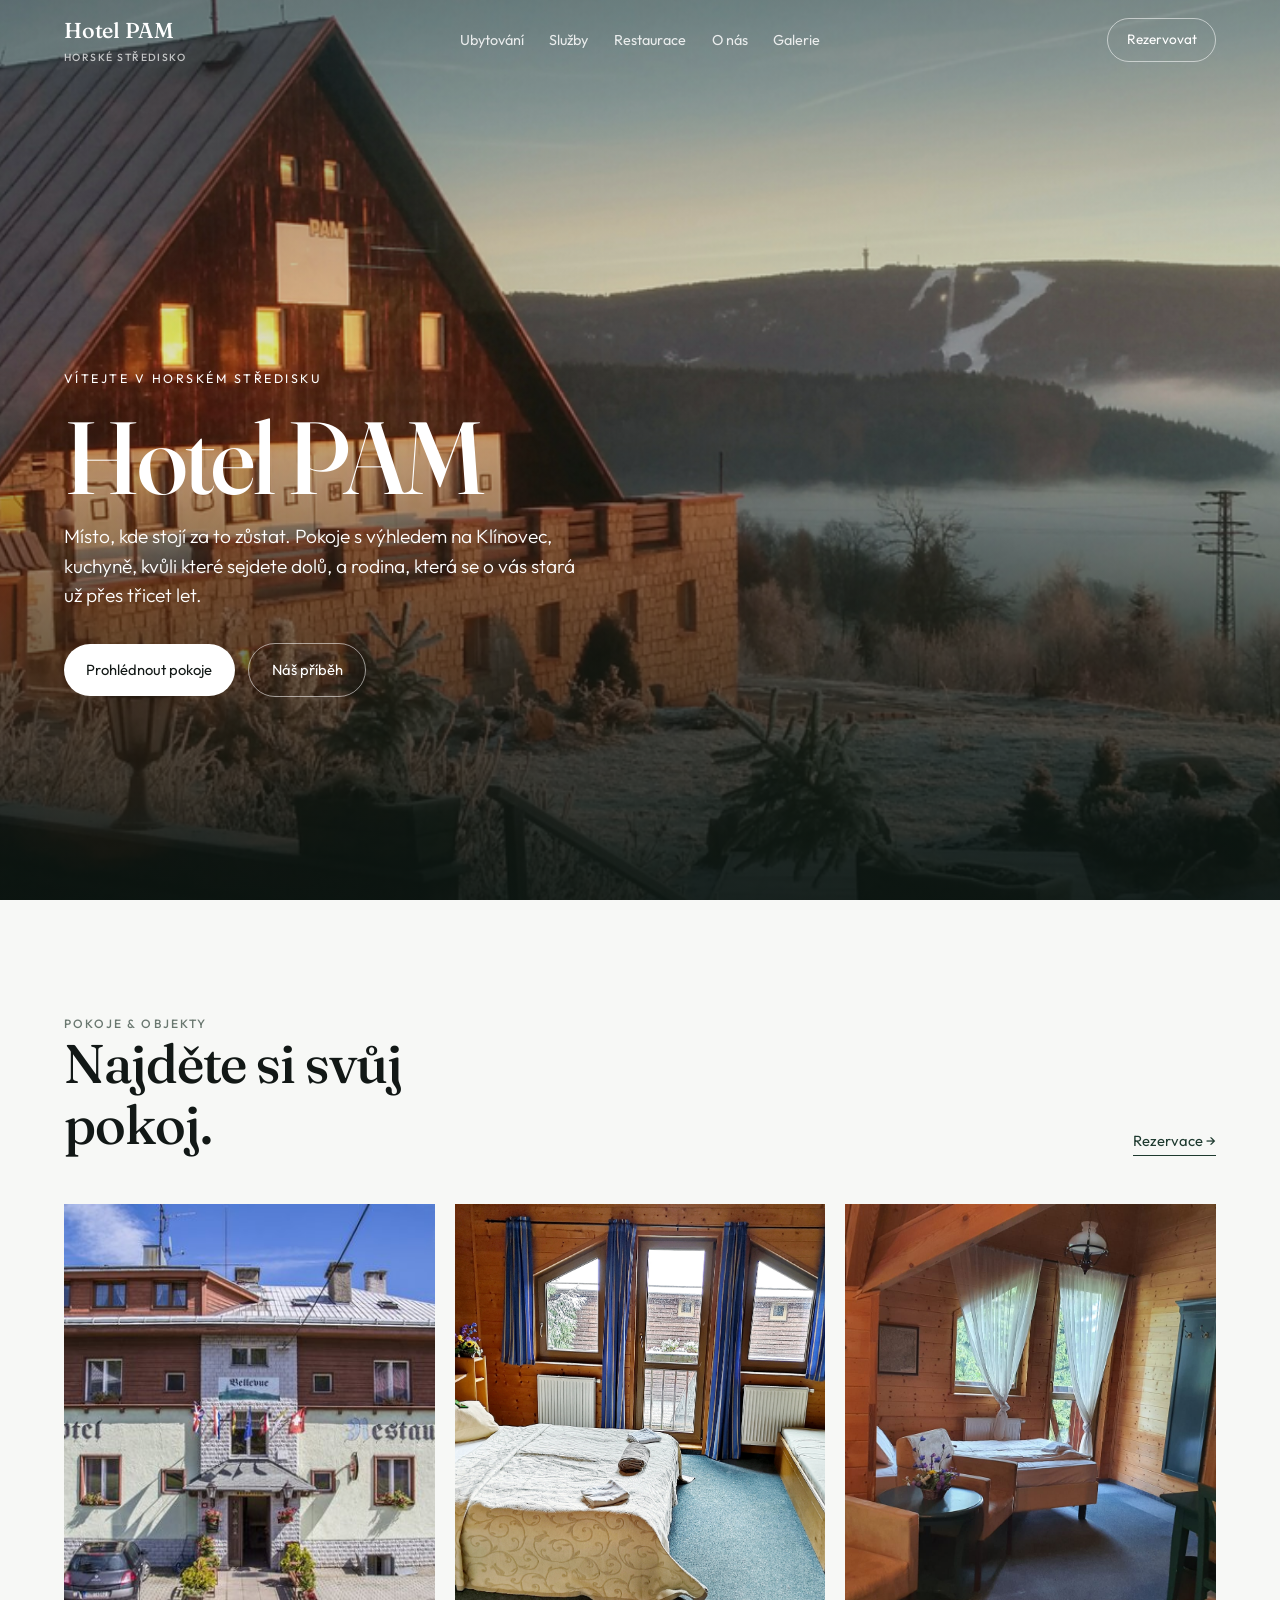
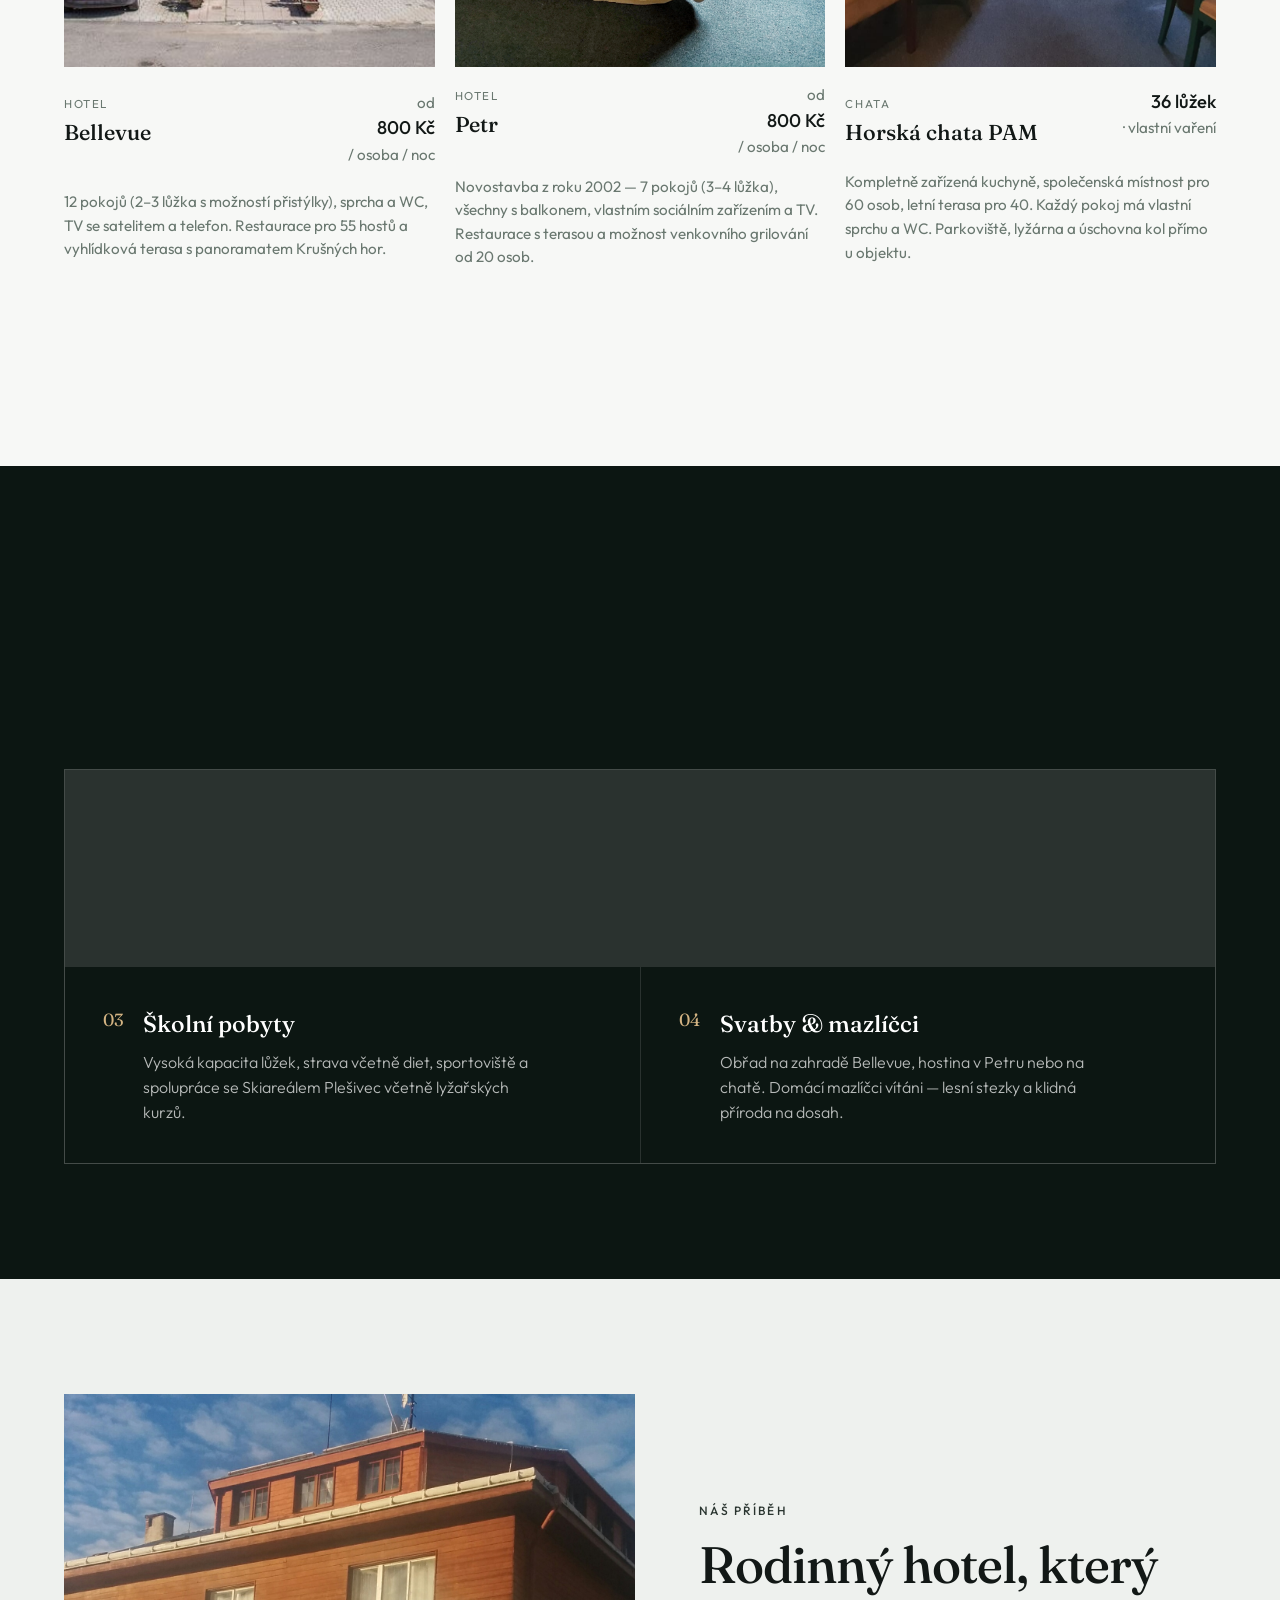
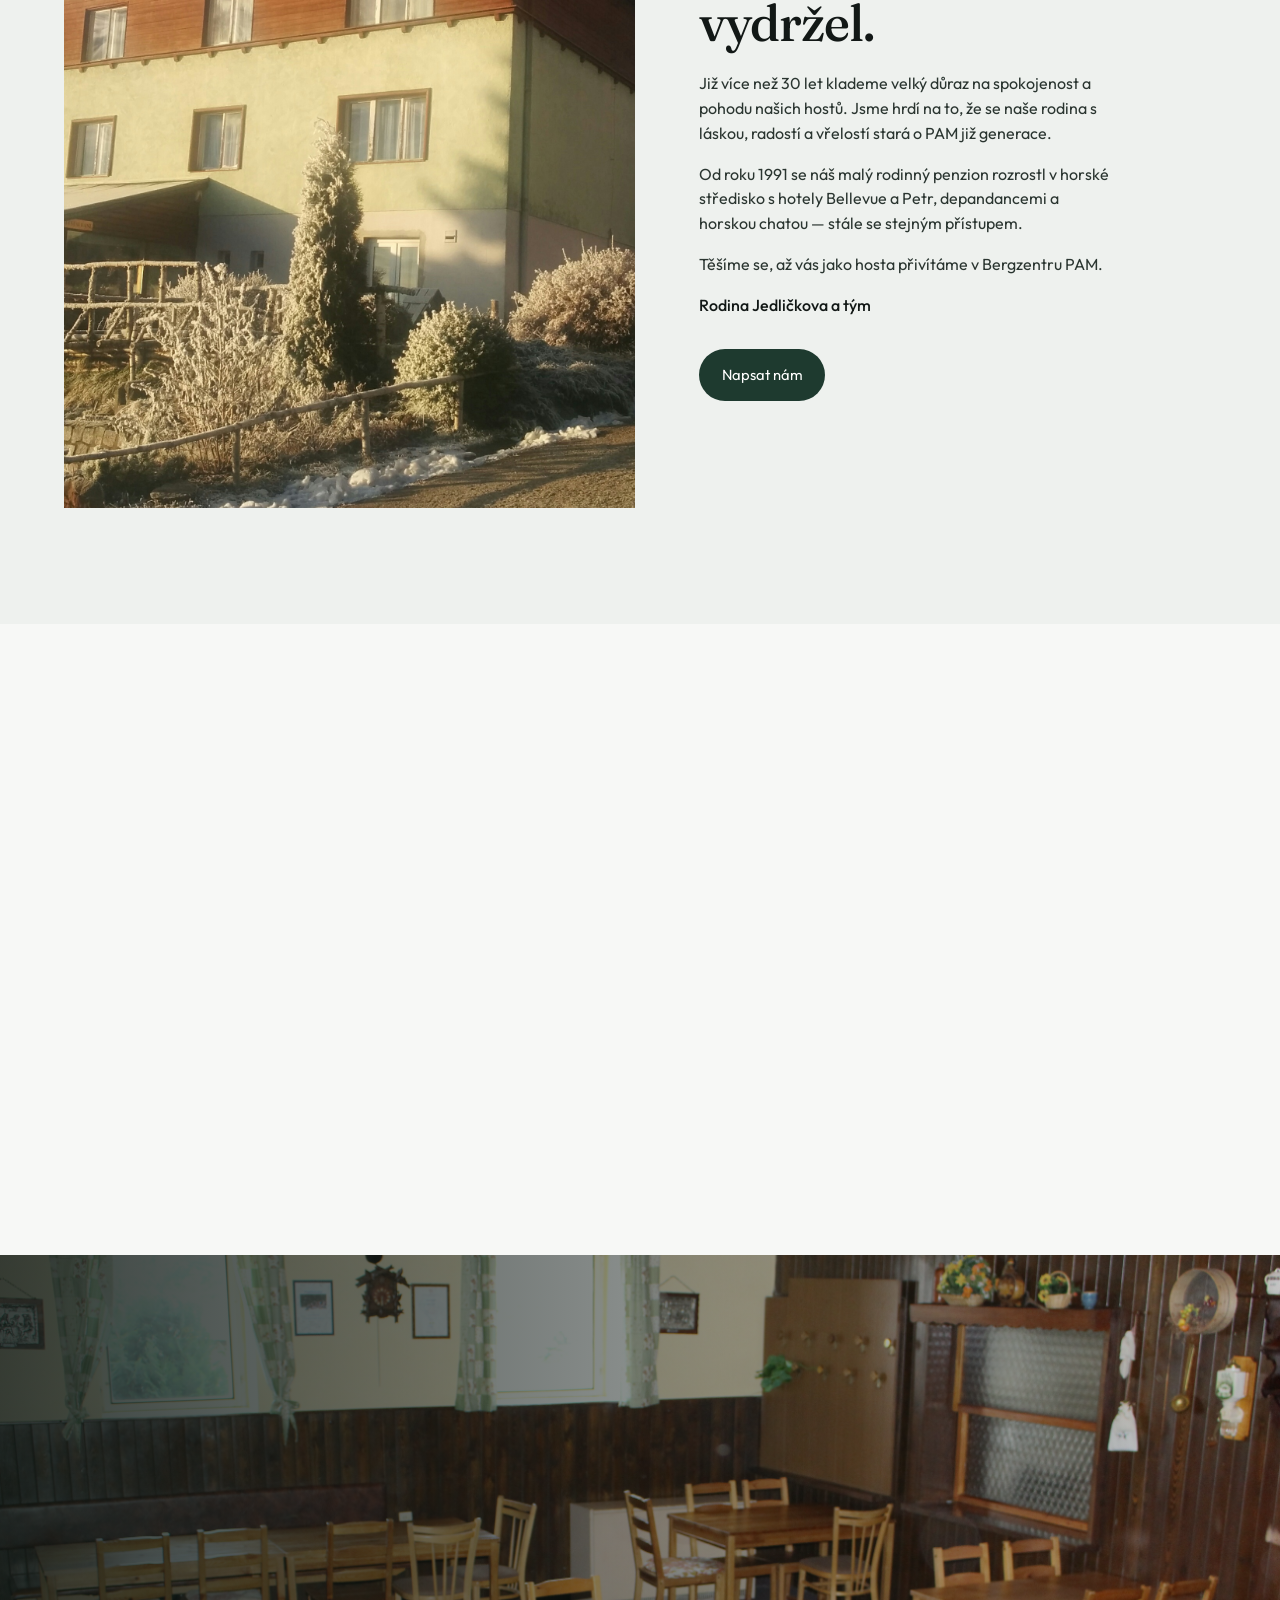
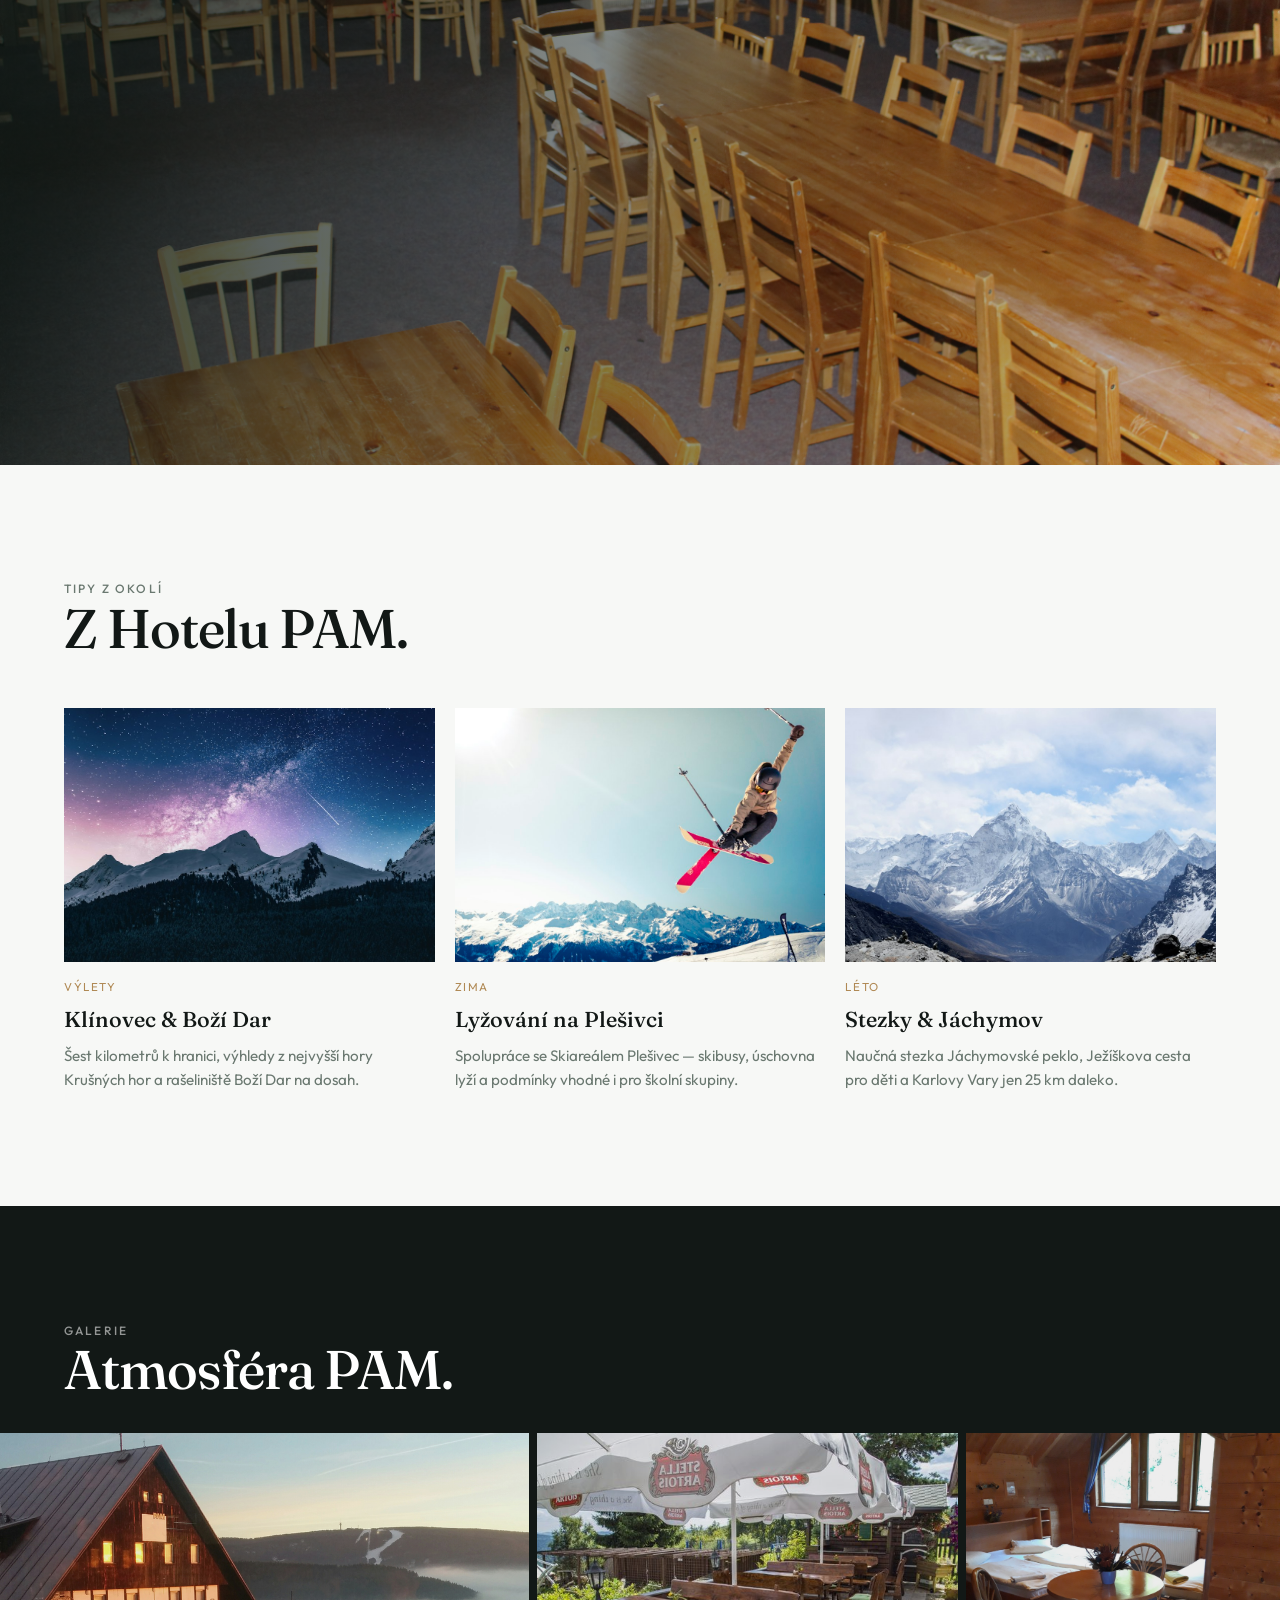
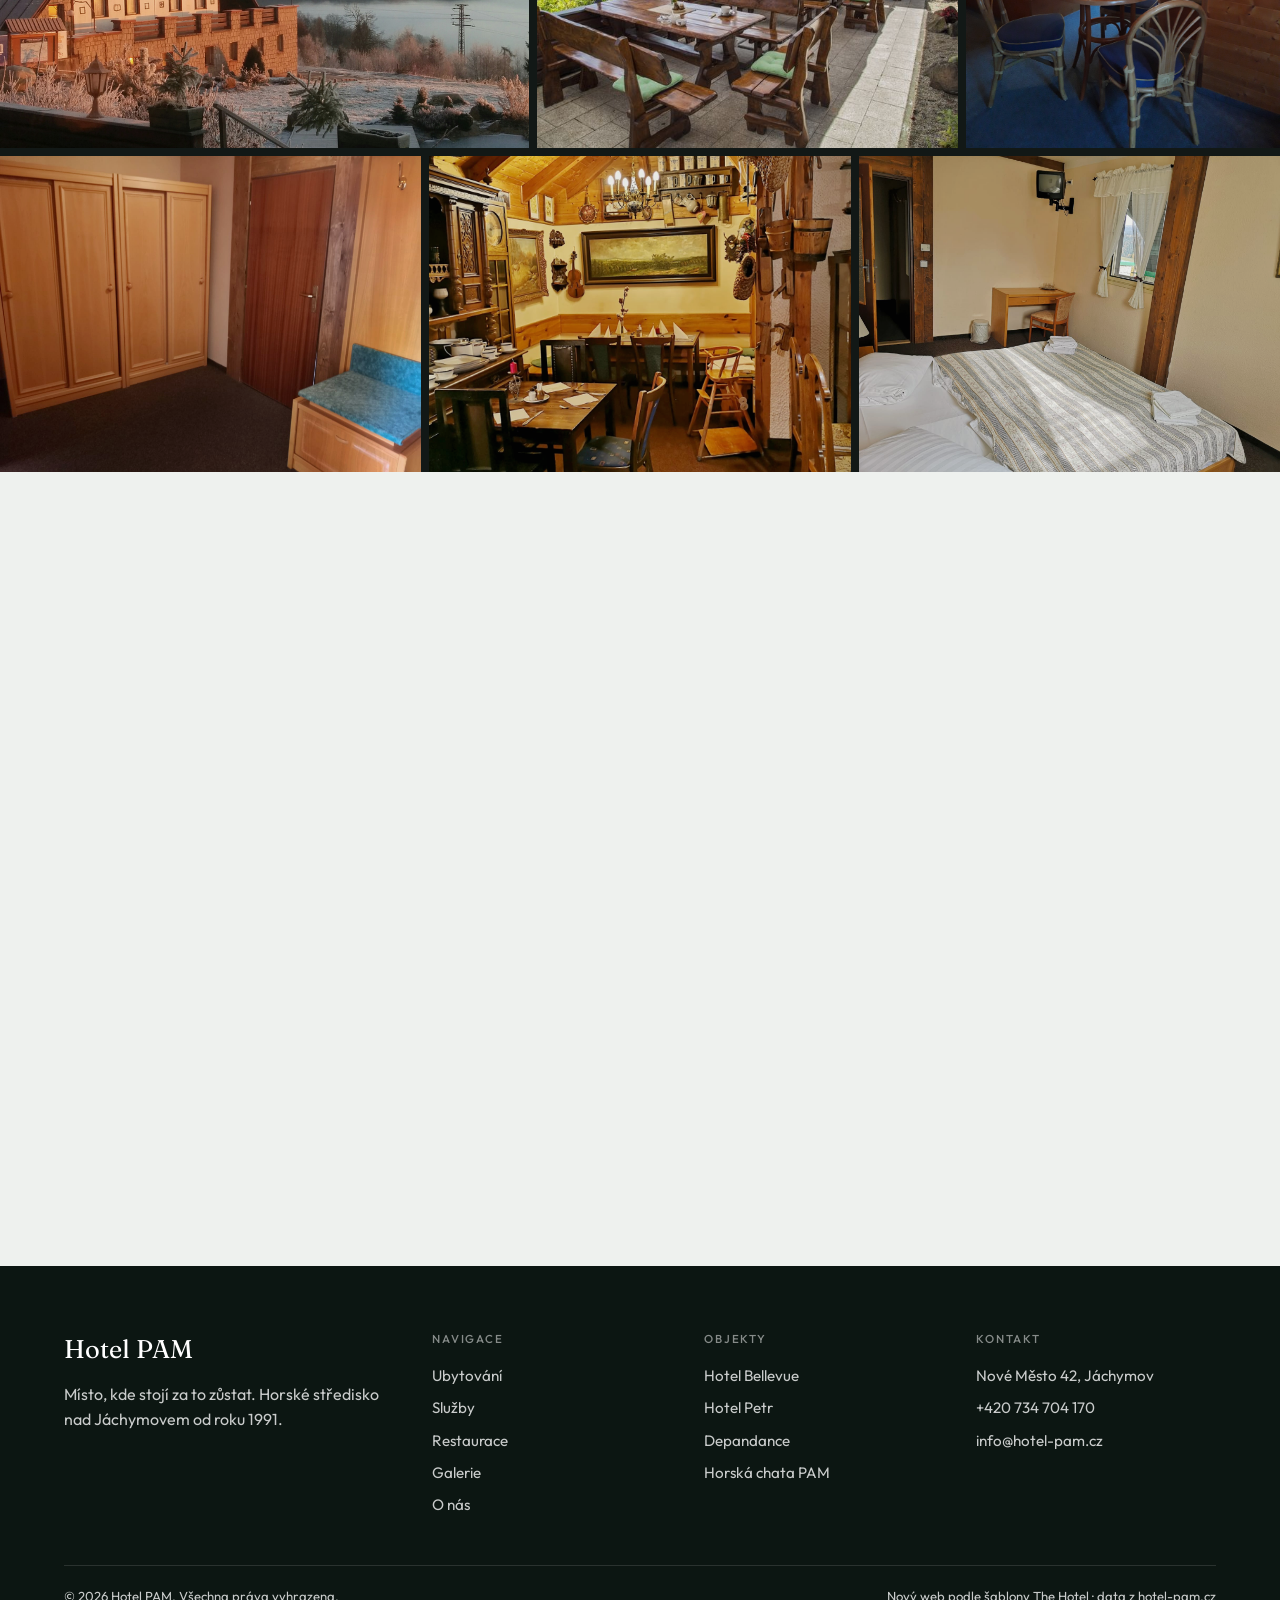
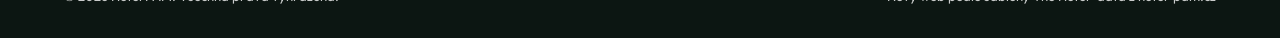
==== index.html @ 6d710158 "Update index.html" ====
<!DOCTYPE html>
<!-- write-access check: 2026-09-22 -->
<html lang="cs">
<head>
  <meta charset="UTF-8" />
  <meta name="viewport" content="width=device-width, initial-scale=1" />
  <title>Hotel PAM — Horské středisko nad Jáchymovem</title>
  <meta name="description" content="Rodinné horské středisko PAM v Krušných horách nad Jáchymovem. Hotel Bellevue, Hotel Petr, horská chata, restaurace s výhledem na Klínovec. Od roku 1991." />
  <link rel="stylesheet" href="styles.css" />
</head>
<body>
  <header class="site-header" id="header">
    <nav class="nav container" aria-label="Hlavní navigace">
      <a class="logo" href="#top">
        Hotel PAM
        <span>Horské středisko</span>
      </a>
      <ul class="nav-links" id="navLinks">
        <li><a href="#ubytovani">Ubytování</a></li>
        <li><a href="#sluzby">Služby</a></li>
        <li><a href="#restaurace">Restaurace</a></li>
        <li><a href="#o-nas">O nás</a></li>
        <li><a href="#galerie">Galerie</a></li>
      </ul>
      <a class="nav-cta" href="#kontakt">Rezervovat</a>
      <button class="nav-toggle" id="navToggle" aria-label="Otevřít menu" aria-expanded="false">
        <span></span>
      </button>
    </nav>
  </header>

  <main id="top">
    <section class="hero">
      <div class="hero-media">
        <img src="assets/images/view-valley.png" alt="Hotel PAM nad údolím Jáchymova při východu slunce" />
      </div>
      <div class="hero-inner">
        <p class="hero-kicker">Vítejte v horském středisku</p>
        <h1 class="hero-brand">Hotel PAM</h1>
        <p class="hero-lead">
          Místo, kde stojí za to zůstat. Pokoje s výhledem na Klínovec, kuchyně, kvůli které sejdete dolů, a rodina, která se o vás stará už přes třicet let.
        </p>
        <div class="hero-actions">
          <a class="btn btn-primary" href="#ubytovani">Prohlédnout pokoje</a>
          <a class="btn btn-ghost" href="#o-nas">Náš příběh</a>
        </div>
      </div>
    </section>

    <section class="rooms" id="ubytovani">
      <div class="container">
        <div class="section-head reveal">
          <div>
            <p class="eyebrow">Pokoje &amp; objekty</p>
            <h2>Najděte si svůj pokoj.</h2>
          </div>
          <a class="link-arrow" href="#kontakt">Rezervace →</a>
        </div>

        <div class="room-grid">
          <article class="room-card reveal">
            <figure>
              <img src="assets/images/bellevue-ext.jpg" alt="Hotel Bellevue" loading="lazy" />
            </figure>
            <div class="room-meta">
              <div>
                <p class="tag">Hotel</p>
                <h3>Bellevue</h3>
              </div>
              <p class="room-price">od <strong>800 Kč</strong> / osoba / noc</p>
            </div>
            <p>
              12 pokojů (2–3 lůžka s možností přistýlky), sprcha a WC, TV se satelitem a telefon.
              Restaurace pro 55 hostů a vyhlídková terasa s panoramatem Krušných hor.
            </p>
          </article>

          <article class="room-card reveal">
            <figure>
              <img src="assets/images/pokoj-2.jpg" alt="Pokoj v Hotelu Petr" loading="lazy" />
            </figure>
            <div class="room-meta">
              <div>
                <p class="tag">Hotel</p>
                <h3>Petr</h3>
              </div>
              <p class="room-price">od <strong>800 Kč</strong> / osoba / noc</p>
            </div>
            <p>
              Novostavba z roku 2002 — 7 pokojů (3–4 lůžka), všechny s balkonem, vlastním sociálním zařízením a TV.
              Restaurace s terasou a možnost venkovního grilování od 20 osob.
            </p>
          </article>

          <article class="room-card reveal">
            <figure>
              <img src="assets/images/gallery-e.jpg" alt="Horská chata PAM" loading="lazy" />
            </figure>
            <div class="room-meta">
              <div>
                <p class="tag">Chata</p>
                <h3>Horská chata PAM</h3>
              </div>
              <p class="room-price"><strong>36 lůžek</strong> · vlastní vaření</p>
            </div>
            <p>
              Kompletně zařízená kuchyně, společenská místnost pro 60 osob, letní terasa pro 40.
              Každý pokoj má vlastní sprchu a WC. Parkoviště, lyžárna a úschovna kol přímo u objektu.
            </p>
          </article>
        </div>

        <p class="reveal" style="margin-top: 2rem; color: var(--muted); max-width: 48rem;">
          K dispozici jsou také depandance Bellevue a Petr. Vlídné prostředí 2&nbsp;km nad Jáchymovem,
          6&nbsp;km od Božího Daru a 25&nbsp;km od Karlových Varů. Děti do 3 let zdarma, děti 3–12 let sleva 30&nbsp;%.
          Polopenze +200&nbsp;Kč/den.
        </p>
      </div>
    </section>

    <section class="services" id="sluzby">
      <div class="container">
        <div class="section-head reveal">
          <div>
            <p class="eyebrow">Služby střediska</p>
            <h2>Všechno, co potřebujete.</h2>
          </div>
        </div>

        <div class="service-grid">
          <article class="service-item reveal">
            <span class="service-num">01</span>
            <div>
              <h3>Restaurace</h3>
              <p>
                Tradiční kuchyně od snídaně po večeři. V létě terasa s výhledem na Klínovec,
                v zimě posezení u otevřeného krbu.
              </p>
            </div>
          </article>
          <article class="service-item reveal">
            <span class="service-num">02</span>
            <div>
              <h3>Parkování &amp; sklady</h3>
              <p>
                Vlastní parkoviště přímo u hotelu, lyžárna a úschovna horských kol.
                Ideální zázemí pro lyžaře i cykloturisty.
              </p>
            </div>
          </article>
          <article class="service-item reveal">
            <span class="service-num">03</span>
            <div>
              <h3>Školní pobyty</h3>
              <p>
                Vysoká kapacita lůžek, strava včetně diet, sportoviště a spolupráce se Skiareálem Plešivec
                včetně lyžařských kurzů.
              </p>
            </div>
          </article>
          <article class="service-item reveal">
            <span class="service-num">04</span>
            <div>
              <h3>Svatby &amp; mazlíčci</h3>
              <p>
                Obřad na zahradě Bellevue, hostina v Petru nebo na chatě. Domácí mazlíčci vítáni —
                lesní stezky a klidná příroda na dosah.
              </p>
            </div>
          </article>
        </div>
      </div>
    </section>

    <section class="story" id="o-nas">
      <div class="container story-grid">
        <figure class="story-media reveal">
          <img src="assets/images/view-morning.jpg" alt="Ranní výhled z Hotelu PAM do údolí" loading="lazy" />
        </figure>
        <div class="story-copy reveal">
          <p class="eyebrow">Náš příběh</p>
          <h2>Rodinný hotel, který vydržel.</h2>
          <p>
            Již více než 30 let klademe velký důraz na spokojenost a pohodu našich hostů.
            Jsme hrdí na to, že se naše rodina s láskou, radostí a vřelostí stará o PAM již generace.
          </p>
          <p>
            Od roku 1991 se náš malý rodinný penzion rozrostl v horské středisko s hotely Bellevue a Petr,
            depandancemi a horskou chatou — stále se stejným přístupem.
          </p>
          <p>
            Těšíme se, až vás jako hosta přivítáme v Bergzentru PAM.
          </p>
          <p style="font-weight: 500; color: var(--ink); margin-top: 0.5rem;">
            Rodina Jedličkova a tým
          </p>
          <a class="btn" href="#kontakt">Napsat nám</a>
        </div>
      </div>
    </section>

    <section class="reviews" id="recenze">
      <div class="container">
        <div class="section-head reviews-head reveal">
          <div>
            <p class="eyebrow">Recenze hostů</p>
            <h2>Co říkají hosté.</h2>
          </div>
        </div>

        <div class="review-track">
          <article class="review reveal">
            <blockquote>
              „Chtěla bych moc poděkovat za krásný víkend. Hotel Bellevue je příjemný a veškerý personál jsou úžasní lidé, skvělá kuchyně a krásné prostředí.“
            </blockquote>
            <cite>
              Alena P.
              <span>Travelking · Hotel Bellevue</span>
            </cite>
          </article>
          <article class="review reveal">
            <blockquote>
              „Fabulous location for hiking and magnificent view. Spacious rooms and above all, fabulous food. Well done and a big thank you to the chef!“
            </blockquote>
            <cite>
              Host z Česka
              <span>Booking.com</span>
            </cite>
          </article>
          <article class="review reveal">
            <blockquote>
              „Restaurace s výhledem na Klínovec, profesionální obsluha, bohaté snídaně a chutné večeře. Paní Martina je velmi ochotná — určitě se vrátíme.“
            </blockquote>
            <cite>
              Manželé Znamenáčkovi
              <span>Travelking · opakovaný pobyt</span>
            </cite>
          </article>
        </div>
      </div>
    </section>

    <section class="dining" id="restaurace">
      <div class="dining-bg">
        <img src="assets/images/hero-winter.jpg" alt="Restaurace hotelu PAM" loading="lazy" />
      </div>
      <div class="container dining-inner reveal">
        <p class="eyebrow">Restaurace</p>
        <h2>Vaření, kvůli kterému sejdete dolů.</h2>
        <p>
          Spěte klidně, probuďte se svěží a těšte se na gurmánskou snídani.
          Od vydatného rána přes oběd až po večeři — tradiční kuchyně ve stylovém prostředí s opravdovou vřelostí.
          V létě terasa s výhledem na masiv Klínovce, v chladnějších měsících krb s otevřeným ohněm.
        </p>
        <a class="btn btn-primary" href="https://hotel-pam.cz/wp-content/uploads/2019/11/jídelní-lístek-Bellevue.pdf" target="_blank" rel="noopener">Jídelní lístek (PDF)</a>
      </div>
    </section>

    <section class="journal" id="okoli">
      <div class="container">
        <div class="section-head reveal">
          <div>
            <p class="eyebrow">Tipy z okolí</p>
            <h2>Z Hotelu PAM.</h2>
          </div>
        </div>

        <div class="journal-grid">
          <article class="journal-card reveal">
            <figure>
              <img src="assets/images/gallery-2.jpg" alt="Horské hřebeny Krušných hor" loading="lazy" />
            </figure>
            <p class="tag">Výlety</p>
            <h3>Klínovec &amp; Boží Dar</h3>
            <p>Šest kilometrů k hranici, výhledy z nejvyšší hory Krušných hor a rašeliniště Boží Dar na dosah.</p>
          </article>
          <article class="journal-card reveal">
            <figure>
              <img src="assets/images/service-ski.jpg" alt="Lyžování v Krušných horách" loading="lazy" />
            </figure>
            <p class="tag">Zima</p>
            <h3>Lyžování na Plešivci</h3>
            <p>Spolupráce se Skiareálem Plešivec — skibusy, úschovna lyží a podmínky vhodné i pro školní skupiny.</p>
          </article>
          <article class="journal-card reveal">
            <figure>
              <img src="assets/images/gallery-3.jpg" alt="Turistika v okolí Jáchymova" loading="lazy" />
            </figure>
            <p class="tag">Léto</p>
            <h3>Stezky &amp; Jáchymov</h3>
            <p>Naučná stezka Jáchymovské peklo, Ježíškova cesta pro děti a Karlovy Vary jen 25 km daleko.</p>
          </article>
        </div>
      </div>
    </section>

    <section class="gallery" id="galerie">
      <div class="container">
        <div class="section-head reveal">
          <div>
            <p class="eyebrow" style="color: rgba(255,255,255,0.55);">Galerie</p>
            <h2>Atmosféra PAM.</h2>
          </div>
        </div>
      </div>
      <div class="gallery-mosaic">
        <figure><img src="assets/images/view-valley.png" alt="Výhled do údolí Jáchymova" loading="lazy" /></figure>
        <figure><img src="assets/images/terrace-bellevue.jpg" alt="Terasa hotelu Bellevue" loading="lazy" /></figure>
        <figure><img src="assets/images/pokoj-1.jpg" alt="Hotelový pokoj" loading="lazy" /></figure>
        <figure><img src="assets/images/gallery-a.jpg" alt="Areál Hotelu PAM" loading="lazy" /></figure>
        <figure><img src="assets/images/rest-1.jpg" alt="Restaurace" loading="lazy" /></figure>
        <figure><img src="assets/images/gallery-c.jpg" alt="Zahrada a okolí hotelu" loading="lazy" /></figure>
      </div>
    </section>

    <section class="contact" id="kontakt">
      <div class="container contact-grid">
        <div class="reveal">
          <p class="eyebrow">Kontakt</p>
          <h2>Přijeďte se podívat.</h2>
          <p style="color: var(--ink-soft); max-width: 36ch;">
            Rádi připravíme nabídku na míru — rodinný víkend, školní pobyt, svatbu i firemní akci.
          </p>
          <dl class="contact-details">
            <div>
              <dt>Adresa</dt>
              <dd>Nové Město 42<br />Jáchymov, 363 01 Ostrov</dd>
            </div>
            <div>
              <dt>Telefon</dt>
              <dd><a href="tel:+420734704170">+420 734 704 170</a></dd>
            </div>
            <div>
              <dt>E-mail</dt>
              <dd><a href="mailto:info@hotel-pam.cz">info@hotel-pam.cz</a></dd>
            </div>
            <div>
              <dt>Odpovědná vedoucí</dt>
              <dd>Martina Buchtová</dd>
            </div>
            <div>
              <dt>Provozovatel</dt>
              <dd>Rodina Jedličkova · AP SATELIT spol. s r.o.<br />IČO 25672118 · DIČ CZ25672118</dd>
            </div>
          </dl>
        </div>

        <aside class="contact-panel reveal">
          <h3>Ceník ubytování</h3>
          <p>Základní ceny. Skupinové a školní pobyty kalkulujeme individuálně.</p>
          <ul class="price-list">
            <li><span>Ubytování se snídaní</span><strong>800 Kč / os. / noc</strong></li>
            <li><span>Polopenze</span><strong>+200 Kč / den</strong></li>
            <li><span>Dětská postýlka</span><strong>80 Kč / den</strong></li>
            <li><span>Děti do 3 let</span><strong>zdarma</strong></li>
            <li><span>Děti 3–12 let</span><strong>sleva 30 %</strong></li>
            <li><span>Domácí mazlíček</span><strong>od 100 Kč / den</strong></li>
          </ul>
          <a class="btn" href="mailto:info@hotel-pam.cz?subject=Rezervace%20Hotel%20PAM">Napsat e-mail</a>
        </aside>
      </div>
    </section>
  </main>

  <footer class="site-footer">
    <div class="container">
      <div class="footer-grid">
        <div>
          <p class="footer-brand">Hotel PAM</p>
          <p>Místo, kde stojí za to zůstat. Horské středisko nad Jáchymovem od roku 1991.</p>
        </div>
        <div>
          <h4>Navigace</h4>
          <ul>
            <li><a href="#ubytovani">Ubytování</a></li>
            <li><a href="#sluzby">Služby</a></li>
            <li><a href="#restaurace">Restaurace</a></li>
            <li><a href="#galerie">Galerie</a></li>
            <li><a href="#o-nas">O nás</a></li>
          </ul>
        </div>
        <div>
          <h4>Objekty</h4>
          <ul>
            <li>Hotel Bellevue</li>
            <li>Hotel Petr</li>
            <li>Depandance</li>
            <li>Horská chata PAM</li>
          </ul>
        </div>
        <div>
          <h4>Kontakt</h4>
          <ul>
            <li>Nové Město 42, Jáchymov</li>
            <li><a href="tel:+420734704170">+420 734 704 170</a></li>
            <li><a href="mailto:info@hotel-pam.cz">info@hotel-pam.cz</a></li>
          </ul>
        </div>
      </div>
      <div class="footer-bottom">
        <p>© <span id="year"></span> Hotel PAM. Všechna práva vyhrazena.</p>
        <p>Nový web podle šablony The Hotel · data z hotel-pam.cz</p>
      </div>
    </div>
  </footer>

  <script src="main.js"></script>
</body>
</html>
---- styles.css ----
@import url('https://fonts.googleapis.com/css2?family=Outfit:wght@300;400;500;600&family=Fraunces:opsz,wght@9..144,400;9..144,500;9..144,600&display=swap');

:root {
  --ink: #121816;
  --ink-soft: #2a3530;
  --muted: #6a7870;
  --fog: #eef1ee;
  --paper: #f7f8f6;
  --line: rgba(18, 24, 22, 0.12);
  --gold: #b08954;
  --gold-soft: #d4b483;
  --forest: #1e3a2f;
  --forest-deep: #0c1612;
  --white: #ffffff;
  --nav-h: 5rem;
  --ease: cubic-bezier(0.22, 1, 0.36, 1);
  --max: 72rem;
}

*,
*::before,
*::after {
  box-sizing: border-box;
  margin: 0;
  padding: 0;
}

html {
  scroll-behavior: smooth;
}

body {
  font-family: 'Outfit', system-ui, sans-serif;
  color: var(--ink);
  background: var(--paper);
  line-height: 1.55;
  font-weight: 400;
  overflow-x: hidden;
}

img {
  display: block;
  max-width: 100%;
  height: auto;
}

a {
  color: inherit;
  text-decoration: none;
}

button {
  font: inherit;
  border: 0;
  background: none;
  cursor: pointer;
}

.container {
  width: min(100% - 2.5rem, var(--max));
  margin-inline: auto;
}

.eyebrow {
  font-size: 0.75rem;
  letter-spacing: 0.18em;
  text-transform: uppercase;
  color: var(--muted);
  font-weight: 500;
}

h1,
h2,
.display {
  font-family: 'Fraunces', Georgia, serif;
  font-weight: 500;
  letter-spacing: -0.02em;
  line-height: 1.12;
}

/* —— Nav —— */
.site-header {
  position: fixed;
  inset: 0 0 auto;
  z-index: 50;
  height: var(--nav-h);
  transition: background 0.4s var(--ease), backdrop-filter 0.4s var(--ease);
}

.site-header.is-scrolled {
  background: rgba(12, 22, 18, 0.88);
  backdrop-filter: blur(14px);
}

.nav {
  height: 100%;
  display: grid;
  grid-template-columns: 1fr auto 1fr;
  align-items: center;
  gap: 1rem;
  color: var(--white);
}

.logo {
  font-family: 'Fraunces', Georgia, serif;
  font-size: 1.35rem;
  font-weight: 500;
  letter-spacing: -0.01em;
}

.logo span {
  display: block;
  font-family: 'Outfit', sans-serif;
  font-size: 0.65rem;
  letter-spacing: 0.14em;
  text-transform: uppercase;
  opacity: 0.7;
  margin-top: 0.15rem;
}

.nav-links {
  display: flex;
  gap: 1.6rem;
  list-style: none;
  font-size: 0.9rem;
  font-weight: 400;
}

.nav-links a {
  opacity: 0.85;
  transition: opacity 0.25s;
}

.nav-links a:hover {
  opacity: 1;
}

.nav-cta {
  justify-self: end;
  display: inline-flex;
  align-items: center;
  padding: 0.65rem 1.15rem;
  border: 1px solid rgba(255, 255, 255, 0.55);
  border-radius: 999px;
  font-size: 0.85rem;
  transition: background 0.3s, color 0.3s, border-color 0.3s;
}

.nav-cta:hover {
  background: var(--white);
  color: var(--ink);
  border-color: var(--white);
}

.nav-toggle {
  display: none;
  width: 2.5rem;
  height: 2.5rem;
  justify-self: end;
  place-items: center;
  color: var(--white);
}

.nav-toggle span {
  display: block;
  width: 1.25rem;
  height: 1.5px;
  background: currentColor;
  position: relative;
}

.nav-toggle span::before,
.nav-toggle span::after {
  content: '';
  position: absolute;
  inset-inline: 0;
  height: inherit;
  background: inherit;
}

.nav-toggle span::before { top: -6px; }
.nav-toggle span::after { top: 6px; }

/* —— Hero —— */
.hero {
  position: relative;
  min-height: 100svh;
  display: grid;
  align-items: end;
  color: var(--white);
  isolation: isolate;
  overflow: hidden;
}

.hero-media {
  position: absolute;
  inset: 0;
  z-index: -2;
}

.hero-media img {
  width: 100%;
  height: 100%;
  object-fit: cover;
  transform: scale(1.04);
  animation: heroDrift 18s var(--ease) infinite alternate;
}

@keyframes heroDrift {
  from { transform: scale(1.04) translateY(0); }
  to { transform: scale(1.1) translateY(-1.5%); }
}

.hero::after {
  content: '';
  position: absolute;
  inset: 0;
  z-index: -1;
  background:
    linear-gradient(180deg, rgba(12, 22, 18, 0.45) 0%, rgba(12, 22, 18, 0.12) 40%, rgba(12, 22, 18, 0.55) 70%, rgba(12, 22, 18, 0.88) 100%);
}

.hero-inner {
  padding: 0 0 5.5rem;
  width: min(100% - 2.5rem, var(--max));
  margin-inline: auto;
}

.hero-kicker {
  font-size: 0.78rem;
  letter-spacing: 0.2em;
  text-transform: uppercase;
  opacity: 0.8;
  margin-bottom: 1.25rem;
  animation: rise 0.9s var(--ease) both;
}

.hero-brand {
  font-family: 'Fraunces', Georgia, serif;
  font-size: clamp(3.2rem, 8vw, 6.5rem);
  font-weight: 500;
  letter-spacing: -0.03em;
  line-height: 0.95;
  margin-bottom: 1rem;
  animation: rise 1s 0.08s var(--ease) both;
}

.hero-lead {
  max-width: 32rem;
  font-size: clamp(1.05rem, 2vw, 1.2rem);
  font-weight: 300;
  opacity: 0.92;
  margin-bottom: 2rem;
  animation: rise 1s 0.16s var(--ease) both;
}

.hero-actions {
  display: flex;
  flex-wrap: wrap;
  gap: 0.85rem;
  align-items: center;
  animation: rise 1s 0.24s var(--ease) both;
}

.btn {
  display: inline-flex;
  align-items: center;
  justify-content: center;
  padding: 0.9rem 1.4rem;
  border-radius: 999px;
  font-size: 0.92rem;
  transition: transform 0.3s var(--ease), background 0.3s, color 0.3s, border-color 0.3s;
}

.btn:hover {
  transform: translateY(-2px);
}

.btn-primary {
  background: var(--white);
  color: var(--ink);
}

.btn-ghost {
  border: 1px solid rgba(255, 255, 255, 0.55);
  color: var(--white);
}

.btn-ghost:hover {
  background: rgba(255, 255, 255, 0.1);
}

.hero-rating {
  margin-top: 2.5rem;
  font-size: 0.85rem;
  opacity: 0.8;
  animation: rise 1s 0.32s var(--ease) both;
}

@keyframes rise {
  from { opacity: 0; transform: translateY(1.25rem); }
  to { opacity: 1; transform: translateY(0); }
}

/* —— Sections —— */
section {
  padding: clamp(4.5rem, 9vw, 7.5rem) 0;
}

.section-head {
  display: flex;
  justify-content: space-between;
  align-items: end;
  gap: 1.5rem;
  margin-bottom: clamp(2rem, 4vw, 3rem);
}

.section-head h2 {
  font-size: clamp(2.1rem, 4.5vw, 3.4rem);
  max-width: 14ch;
}

.link-arrow {
  font-size: 0.92rem;
  color: var(--forest);
  border-bottom: 1px solid currentColor;
  padding-bottom: 0.1rem;
  white-space: nowrap;
}

/* Rooms */
.rooms {
  background: var(--paper);
}

.room-grid {
  display: grid;
  grid-template-columns: repeat(3, 1fr);
  gap: 1.25rem;
}

.room-card {
  display: grid;
  gap: 1rem;
}

.room-card figure {
  position: relative;
  overflow: hidden;
  aspect-ratio: 4 / 5;
  background: #d8ddd8;
}

.room-card img {
  width: 100%;
  height: 100%;
  object-fit: cover;
  transition: transform 0.8s var(--ease);
}

.room-card:hover img {
  transform: scale(1.06);
}

.room-meta {
  display: flex;
  justify-content: space-between;
  gap: 1rem;
  align-items: baseline;
}

.room-meta .tag {
  font-size: 0.72rem;
  letter-spacing: 0.14em;
  text-transform: uppercase;
  color: var(--muted);
}

.room-meta h3 {
  font-family: 'Fraunces', Georgia, serif;
  font-size: 1.35rem;
  font-weight: 500;
  margin-top: 0.2rem;
}

.room-price {
  font-size: 0.92rem;
  color: var(--ink-soft);
  text-align: right;
}

.room-price strong {
  display: block;
  font-size: 1.15rem;
  font-weight: 500;
  color: var(--ink);
}

.room-card p {
  color: var(--muted);
  font-size: 0.95rem;
}

/* Services */
.services {
  background: var(--forest-deep);
  color: var(--white);
}

.services .eyebrow,
.services .section-head h2 {
  color: var(--white);
}

.services .eyebrow { opacity: 0.65; }

.service-grid {
  display: grid;
  grid-template-columns: repeat(2, 1fr);
  gap: 1px;
  background: rgba(255, 255, 255, 0.12);
  border: 1px solid rgba(255, 255, 255, 0.12);
}

.service-item {
  background: var(--forest-deep);
  padding: clamp(1.5rem, 3vw, 2.4rem);
  display: grid;
  grid-template-columns: auto 1fr;
  gap: 1.25rem;
  transition: background 0.35s;
}

.service-item:hover {
  background: #132019;
}

.service-num {
  font-family: 'Fraunces', Georgia, serif;
  font-size: 1.1rem;
  color: var(--gold-soft);
}

.service-item h3 {
  font-family: 'Fraunces', Georgia, serif;
  font-size: 1.45rem;
  font-weight: 500;
  margin-bottom: 0.55rem;
}

.service-item p {
  color: rgba(255, 255, 255, 0.7);
  font-weight: 300;
  max-width: 36ch;
}

/* Story */
.story {
  background: var(--fog);
}

.story-grid {
  display: grid;
  grid-template-columns: 1.05fr 0.95fr;
  gap: clamp(2rem, 5vw, 4rem);
  align-items: center;
}

.story-media {
  overflow: hidden;
  aspect-ratio: 4 / 5;
}

.story-media img {
  width: 100%;
  height: 100%;
  object-fit: cover;
}

.story-copy .eyebrow {
  margin-bottom: 1rem;
}

.story-copy h2 {
  font-size: clamp(2.2rem, 4vw, 3.2rem);
  margin-bottom: 1.25rem;
}

.story-copy p {
  color: var(--ink-soft);
  margin-bottom: 1rem;
  max-width: 38ch;
}

.story-copy .btn {
  margin-top: 1rem;
  background: var(--forest);
  color: var(--white);
}

/* Reviews */
.reviews-head h2 {
  max-width: 12ch;
}

.review-track {
  display: grid;
  grid-template-columns: repeat(3, 1fr);
  gap: 1.25rem;
}

.review {
  padding: 1.75rem 0;
  border-top: 1px solid var(--line);
}

.review blockquote {
  font-family: 'Fraunces', Georgia, serif;
  font-size: clamp(1.15rem, 2vw, 1.35rem);
  line-height: 1.35;
  margin-bottom: 1.5rem;
  font-weight: 400;
}

.review cite {
  display: block;
  font-style: normal;
  font-size: 0.92rem;
}

.review cite span {
  display: block;
  color: var(--muted);
  font-size: 0.82rem;
  margin-top: 0.2rem;
}

/* Dining */
.dining {
  position: relative;
  color: var(--white);
  min-height: 70svh;
  display: grid;
  align-items: end;
  isolation: isolate;
}

.dining-bg {
  position: absolute;
  inset: 0;
  z-index: -2;
}

.dining-bg img {
  width: 100%;
  height: 100%;
  object-fit: cover;
}

.dining::after {
  content: '';
  position: absolute;
  inset: 0;
  z-index: -1;
  background: linear-gradient(90deg, rgba(12, 22, 18, 0.82) 0%, rgba(12, 22, 18, 0.45) 55%, rgba(12, 22, 18, 0.2) 100%);
}

.dining-inner {
  padding-block: clamp(4rem, 10vw, 7rem);
  max-width: 34rem;
}

.dining .eyebrow {
  color: rgba(255, 255, 255, 0.7);
  margin-bottom: 1rem;
}

.dining h2 {
  font-size: clamp(2.3rem, 5vw, 3.6rem);
  margin-bottom: 1.1rem;
}

.dining p {
  font-weight: 300;
  opacity: 0.9;
  margin-bottom: 1.5rem;
}

/* Journal / tips */
.journal-grid {
  display: grid;
  grid-template-columns: repeat(3, 1fr);
  gap: 1.25rem;
}

.journal-card figure {
  overflow: hidden;
  aspect-ratio: 16 / 11;
  margin-bottom: 1rem;
  background: #d8ddd8;
}

.journal-card img {
  width: 100%;
  height: 100%;
  object-fit: cover;
  transition: transform 0.7s var(--ease);
}

.journal-card:hover img {
  transform: scale(1.05);
}

.journal-card .tag {
  font-size: 0.72rem;
  letter-spacing: 0.14em;
  text-transform: uppercase;
  color: var(--gold);
  margin-bottom: 0.45rem;
}

.journal-card h3 {
  font-family: 'Fraunces', Georgia, serif;
  font-size: 1.35rem;
  font-weight: 500;
  margin-bottom: 0.45rem;
}

.journal-card p {
  color: var(--muted);
  font-size: 0.95rem;
}

/* Gallery */
.gallery {
  background: var(--ink);
  color: var(--white);
  padding-bottom: 0;
}

.gallery .section-head {
  margin-bottom: 2rem;
}

.gallery-mosaic {
  display: grid;
  grid-template-columns: repeat(12, 1fr);
  grid-auto-rows: 12vw;
  gap: 0.5rem;
}

.gallery-mosaic figure {
  overflow: hidden;
  background: #1a2420;
}

.gallery-mosaic img {
  width: 100%;
  height: 100%;
  object-fit: cover;
  transition: transform 0.8s var(--ease), opacity 0.4s;
  opacity: 0.92;
}

.gallery-mosaic figure:hover img {
  transform: scale(1.05);
  opacity: 1;
}

.gallery-mosaic figure:nth-child(1) { grid-column: span 5; grid-row: span 2; }
.gallery-mosaic figure:nth-child(2) { grid-column: span 4; grid-row: span 2; }
.gallery-mosaic figure:nth-child(3) { grid-column: span 3; grid-row: span 2; }
.gallery-mosaic figure:nth-child(4) { grid-column: span 4; grid-row: span 2; }
.gallery-mosaic figure:nth-child(5) { grid-column: span 4; grid-row: span 2; }
.gallery-mosaic figure:nth-child(6) { grid-column: span 4; grid-row: span 2; }

/* Contact / CTA */
.contact {
  background: var(--fog);
}

.contact-grid {
  display: grid;
  grid-template-columns: 1.1fr 0.9fr;
  gap: clamp(2rem, 5vw, 4rem);
  align-items: start;
}

.contact h2 {
  font-size: clamp(2.2rem, 4vw, 3.2rem);
  margin: 0.8rem 0 1.2rem;
}

.contact-details {
  display: grid;
  gap: 1.1rem;
  margin-top: 2rem;
}

.contact-details dt {
  font-size: 0.72rem;
  letter-spacing: 0.14em;
  text-transform: uppercase;
  color: var(--muted);
  margin-bottom: 0.25rem;
}

.contact-details dd {
  font-size: 1.05rem;
}

.contact-details a:hover {
  color: var(--forest);
}

.contact-panel {
  background: var(--forest-deep);
  color: var(--white);
  padding: clamp(1.75rem, 4vw, 2.5rem);
}

.contact-panel h3 {
  font-family: 'Fraunces', Georgia, serif;
  font-size: 1.6rem;
  font-weight: 500;
  margin-bottom: 0.75rem;
}

.contact-panel p {
  color: rgba(255, 255, 255, 0.75);
  margin-bottom: 1.5rem;
  font-weight: 300;
}

.price-list {
  list-style: none;
  display: grid;
  gap: 0.75rem;
  margin-bottom: 1.75rem;
}

.price-list li {
  display: flex;
  justify-content: space-between;
  gap: 1rem;
  padding-bottom: 0.75rem;
  border-bottom: 1px solid rgba(255, 255, 255, 0.12);
  font-size: 0.95rem;
}

.price-list strong {
  font-weight: 500;
  white-space: nowrap;
}

.contact-panel .btn {
  background: var(--white);
  color: var(--ink);
  width: 100%;
}

/* Footer */
.site-footer {
  background: var(--forest-deep);
  color: rgba(255, 255, 255, 0.78);
  padding: 4rem 0 2rem;
}

.footer-grid {
  display: grid;
  grid-template-columns: 1.4fr 1fr 1fr 1fr;
  gap: 2rem;
  margin-bottom: 3rem;
}

.footer-brand {
  font-family: 'Fraunces', Georgia, serif;
  font-size: 1.6rem;
  color: var(--white);
  margin-bottom: 0.75rem;
}

.footer-grid h4 {
  font-size: 0.72rem;
  letter-spacing: 0.16em;
  text-transform: uppercase;
  color: rgba(255, 255, 255, 0.5);
  margin-bottom: 1rem;
  font-weight: 500;
}

.footer-grid ul {
  list-style: none;
  display: grid;
  gap: 0.55rem;
  font-size: 0.95rem;
}

.footer-grid a:hover {
  color: var(--white);
}

.footer-bottom {
  border-top: 1px solid rgba(255, 255, 255, 0.12);
  padding-top: 1.25rem;
  display: flex;
  justify-content: space-between;
  gap: 1rem;
  flex-wrap: wrap;
  font-size: 0.82rem;
}

/* Reveal on scroll */
.reveal {
  opacity: 0;
  transform: translateY(1.5rem);
  transition: opacity 0.8s var(--ease), transform 0.8s var(--ease);
}

.reveal.is-in {
  opacity: 1;
  transform: none;
}

/* Mobile */
@media (max-width: 960px) {
  .nav {
    grid-template-columns: 1fr auto;
  }

  .nav-links {
    position: fixed;
    inset: var(--nav-h) 0 auto;
    background: rgba(12, 22, 18, 0.96);
    flex-direction: column;
    padding: 1.5rem 1.25rem 2rem;
    gap: 1.1rem;
    transform: translateY(-120%);
    opacity: 0;
    pointer-events: none;
    transition: transform 0.4s var(--ease), opacity 0.4s;
  }

  .nav-links.is-open {
    transform: none;
    opacity: 1;
    pointer-events: auto;
  }

  .nav-cta { display: none; }
  .nav-toggle { display: grid; }

  .room-grid,
  .review-track,
  .journal-grid,
  .service-grid {
    grid-template-columns: 1fr;
  }

  .story-grid,
  .contact-grid,
  .footer-grid {
    grid-template-columns: 1fr;
  }

  .section-head {
    flex-direction: column;
    align-items: start;
  }

  .gallery-mosaic {
    grid-auto-rows: 28vw;
  }

  .gallery-mosaic figure:nth-child(n) {
    grid-column: span 6;
    grid-row: span 2;
  }
}

@media (max-width: 640px) {
  .hero-inner { padding-bottom: 3.5rem; }
  .gallery-mosaic figure:nth-child(n) {
    grid-column: span 12;
  }
}
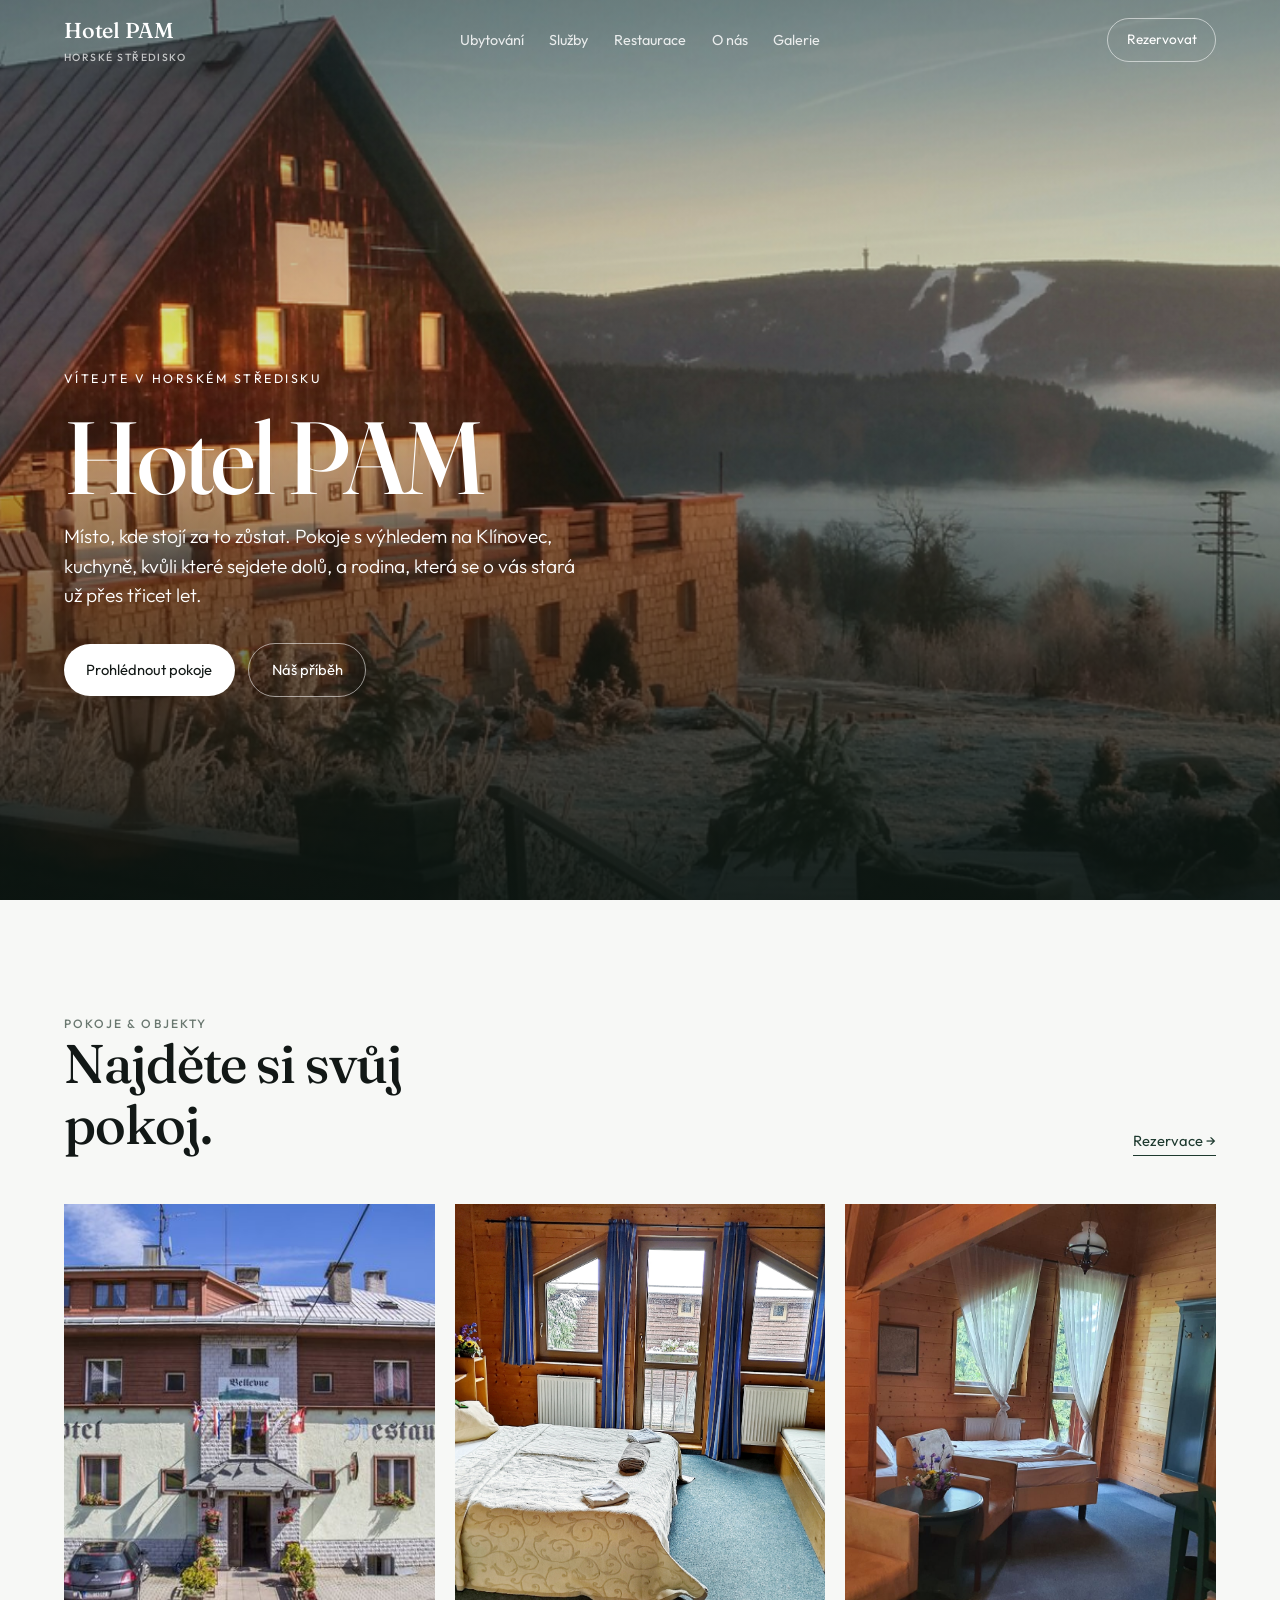
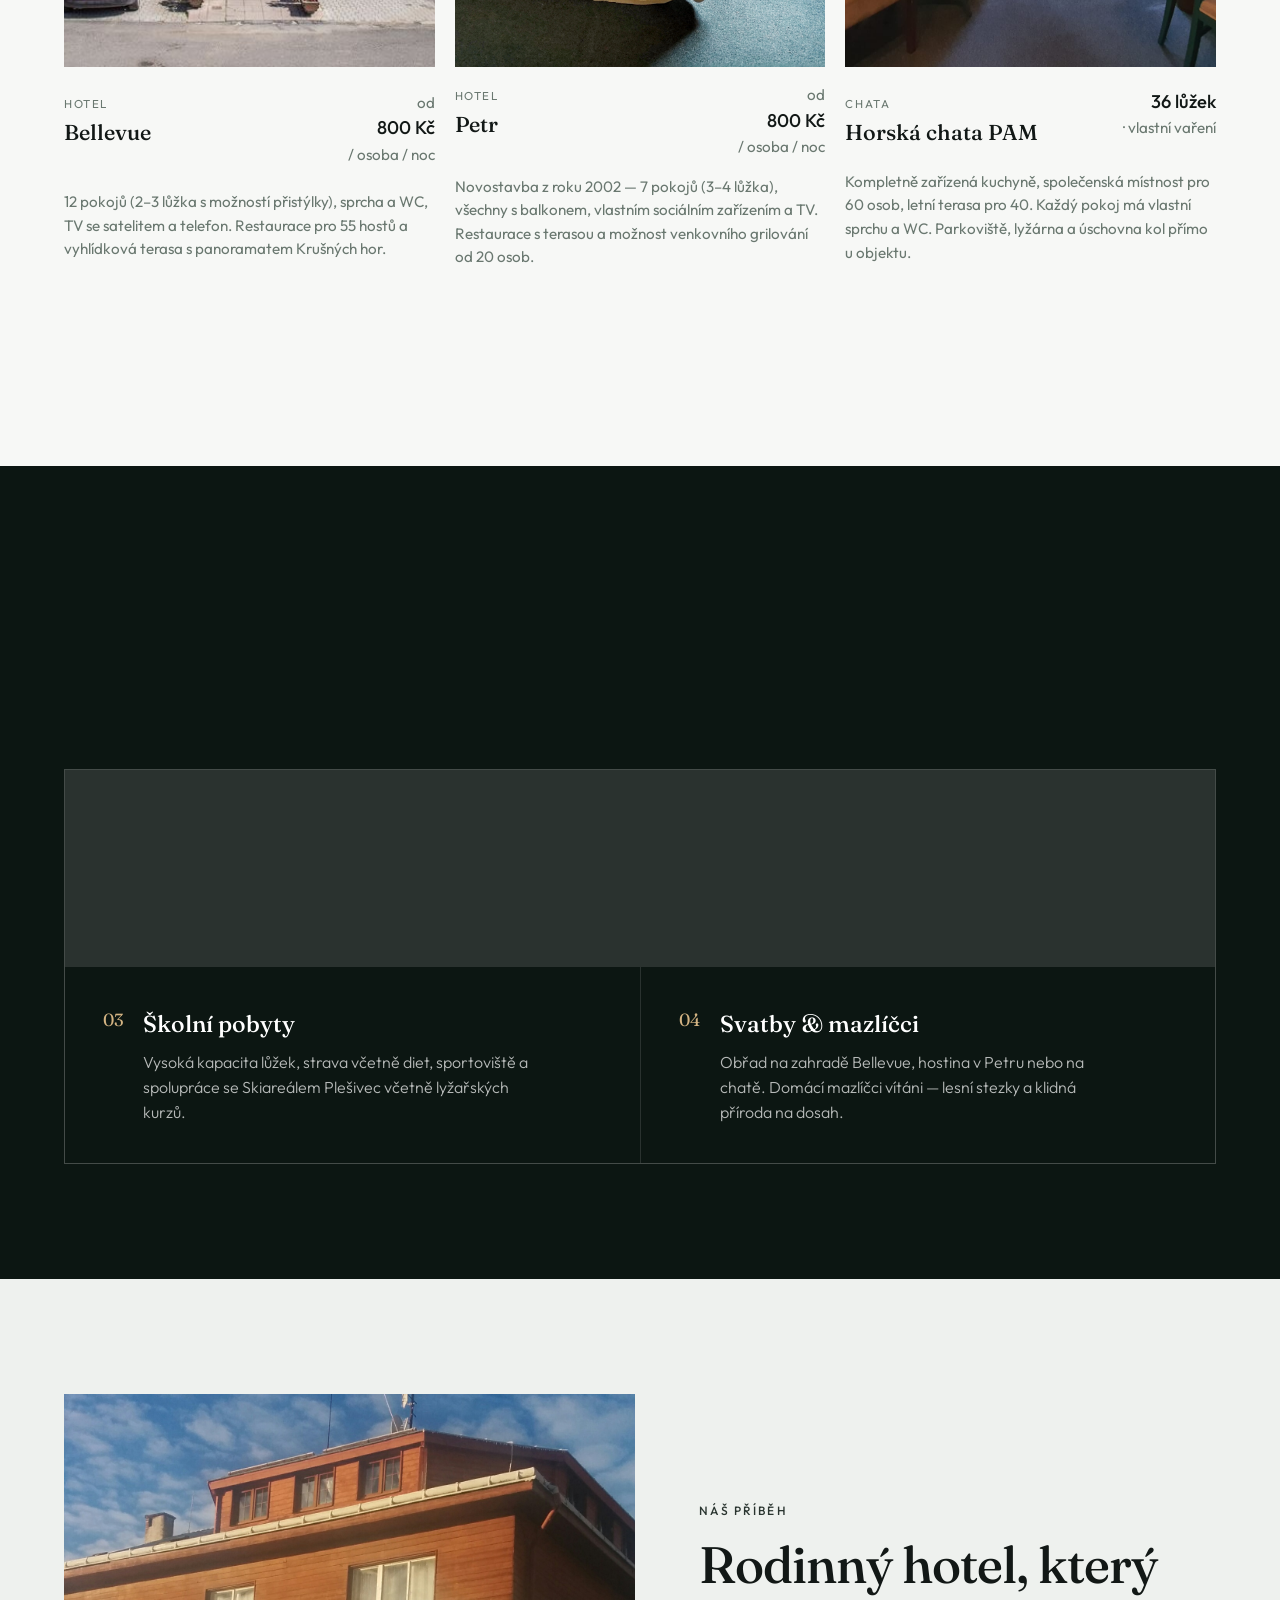
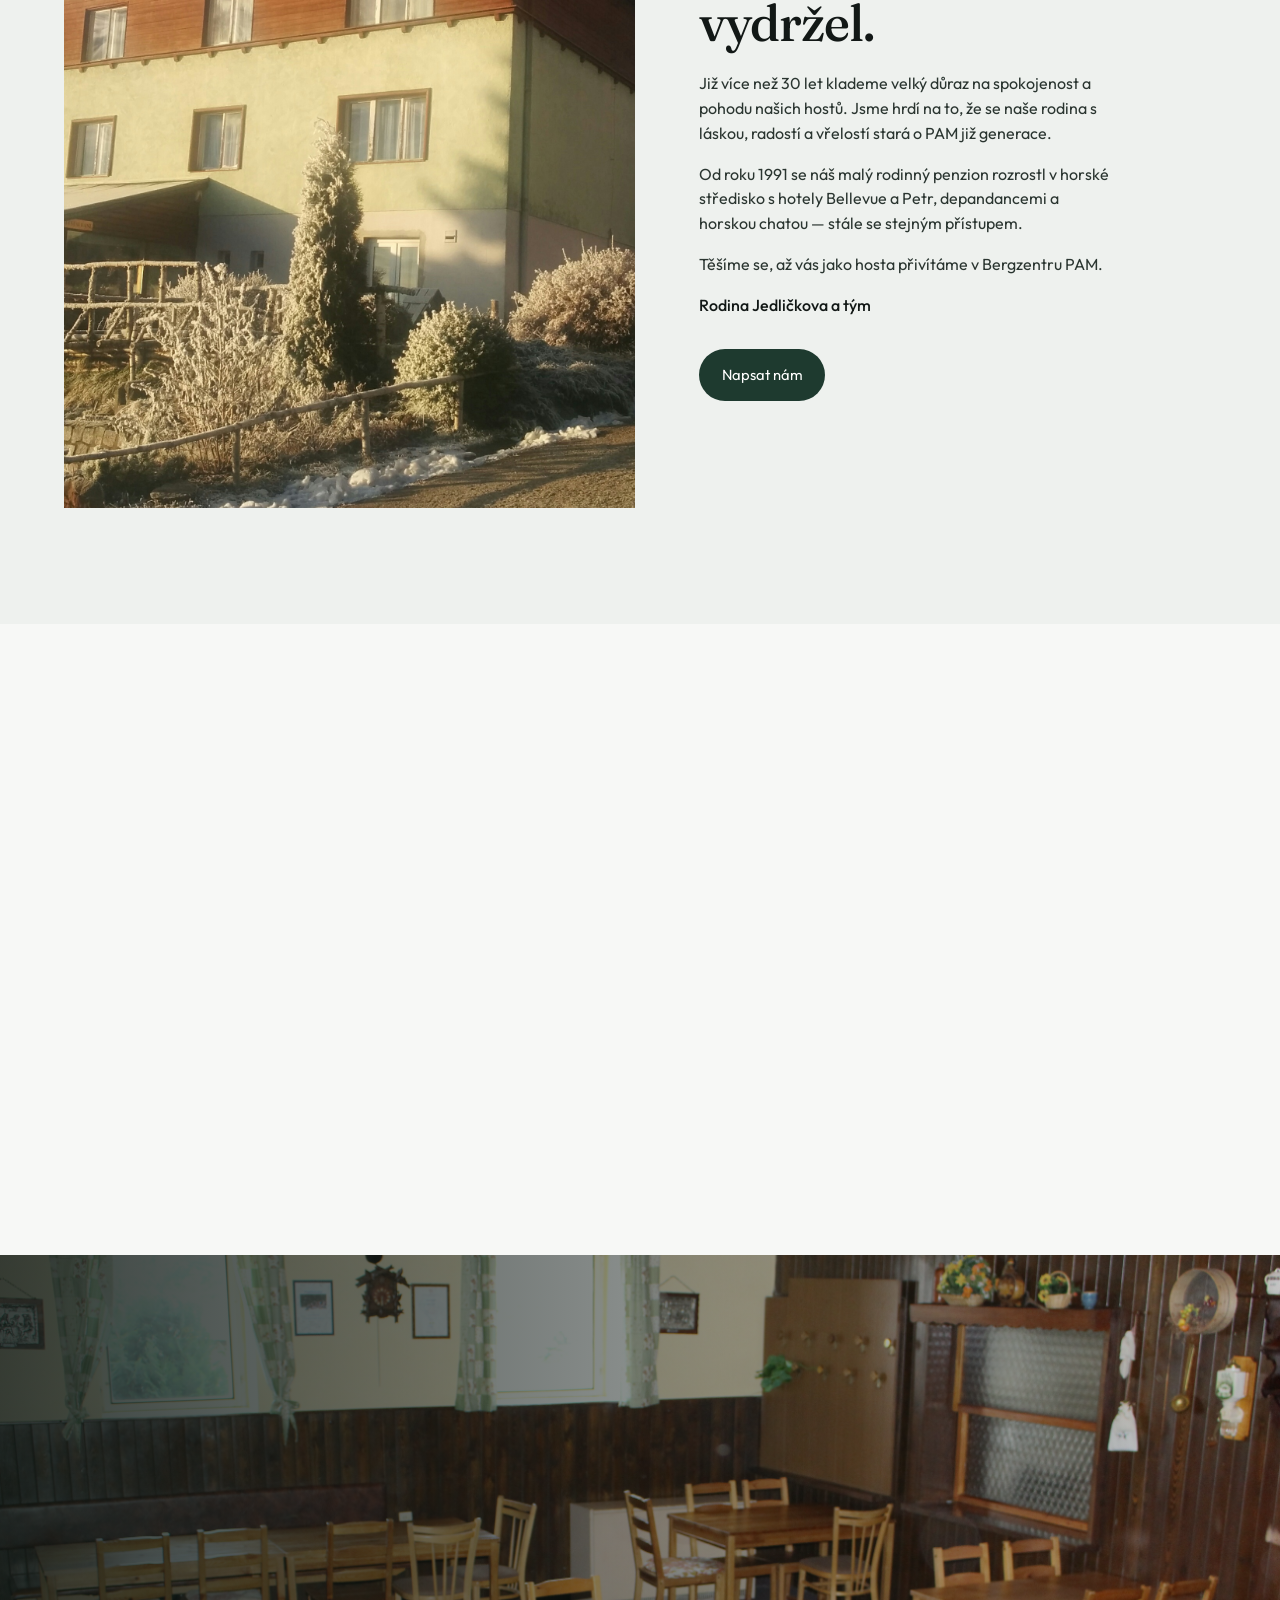
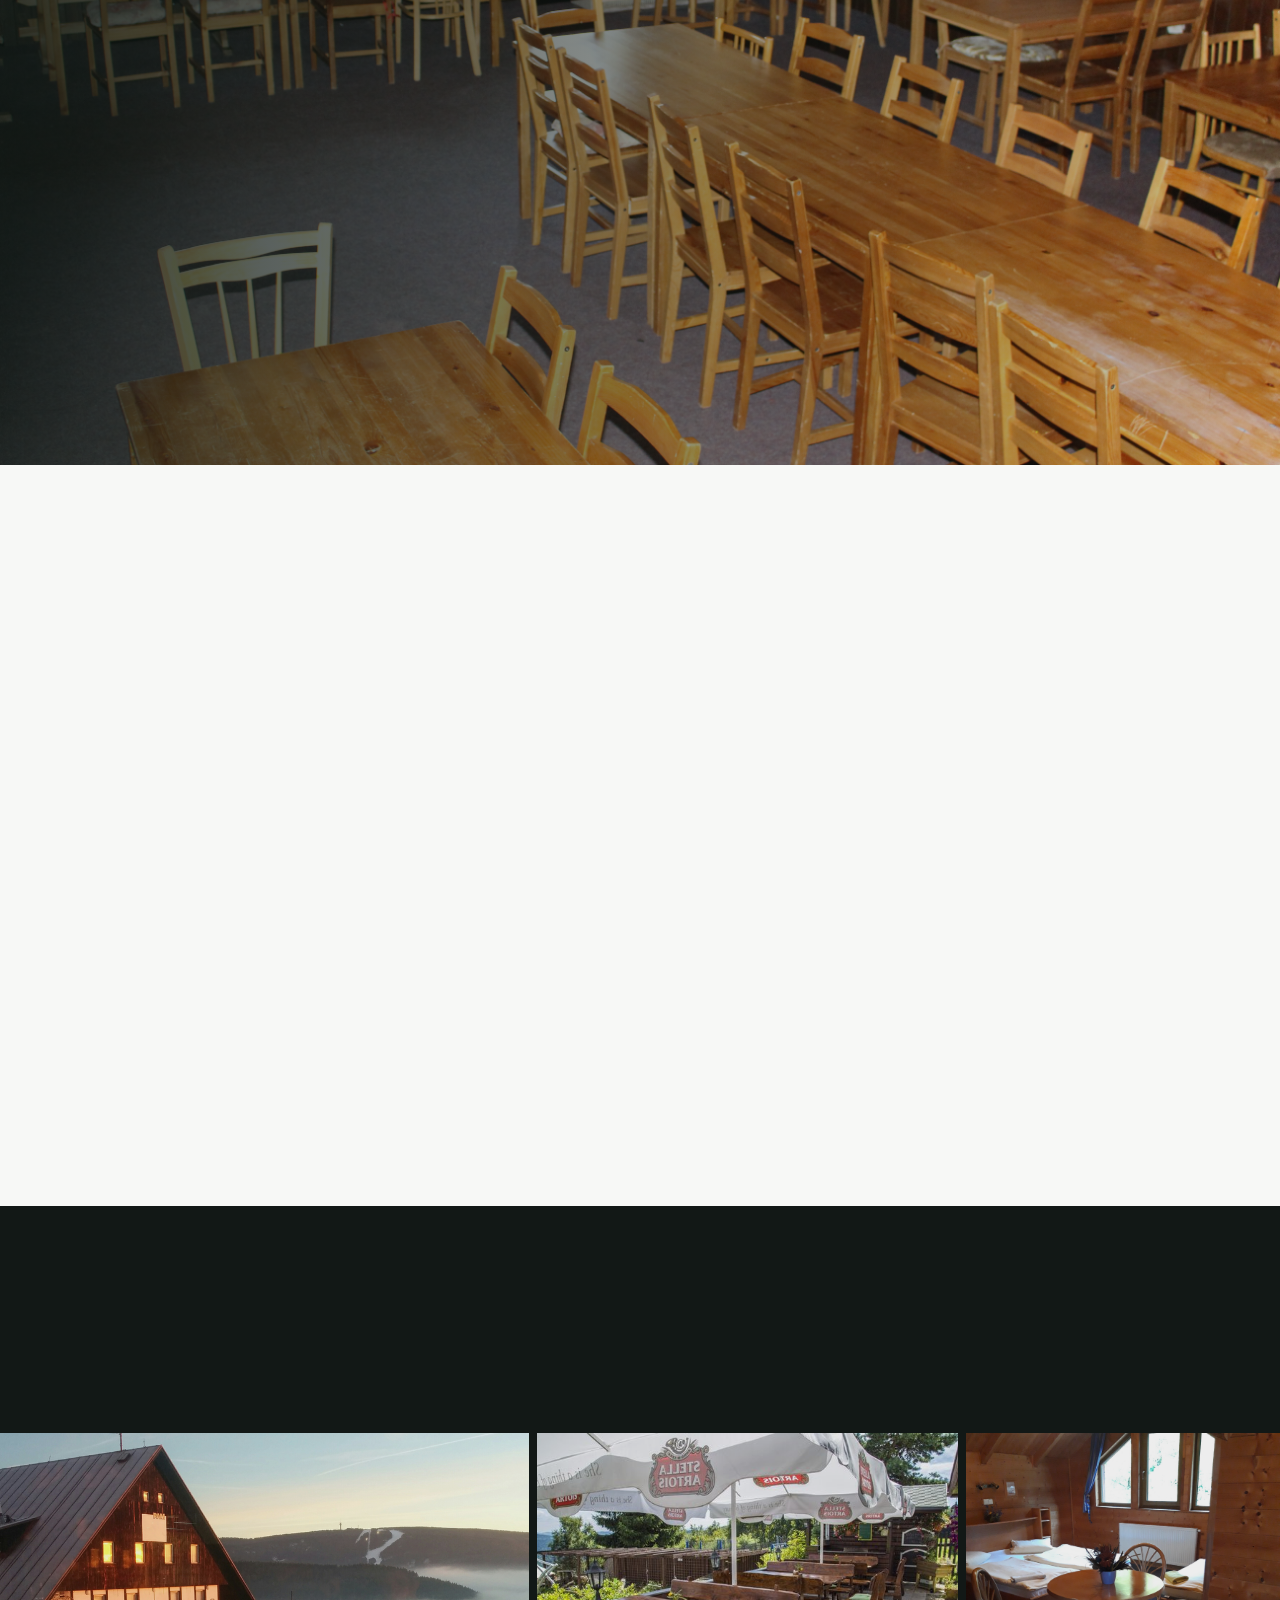
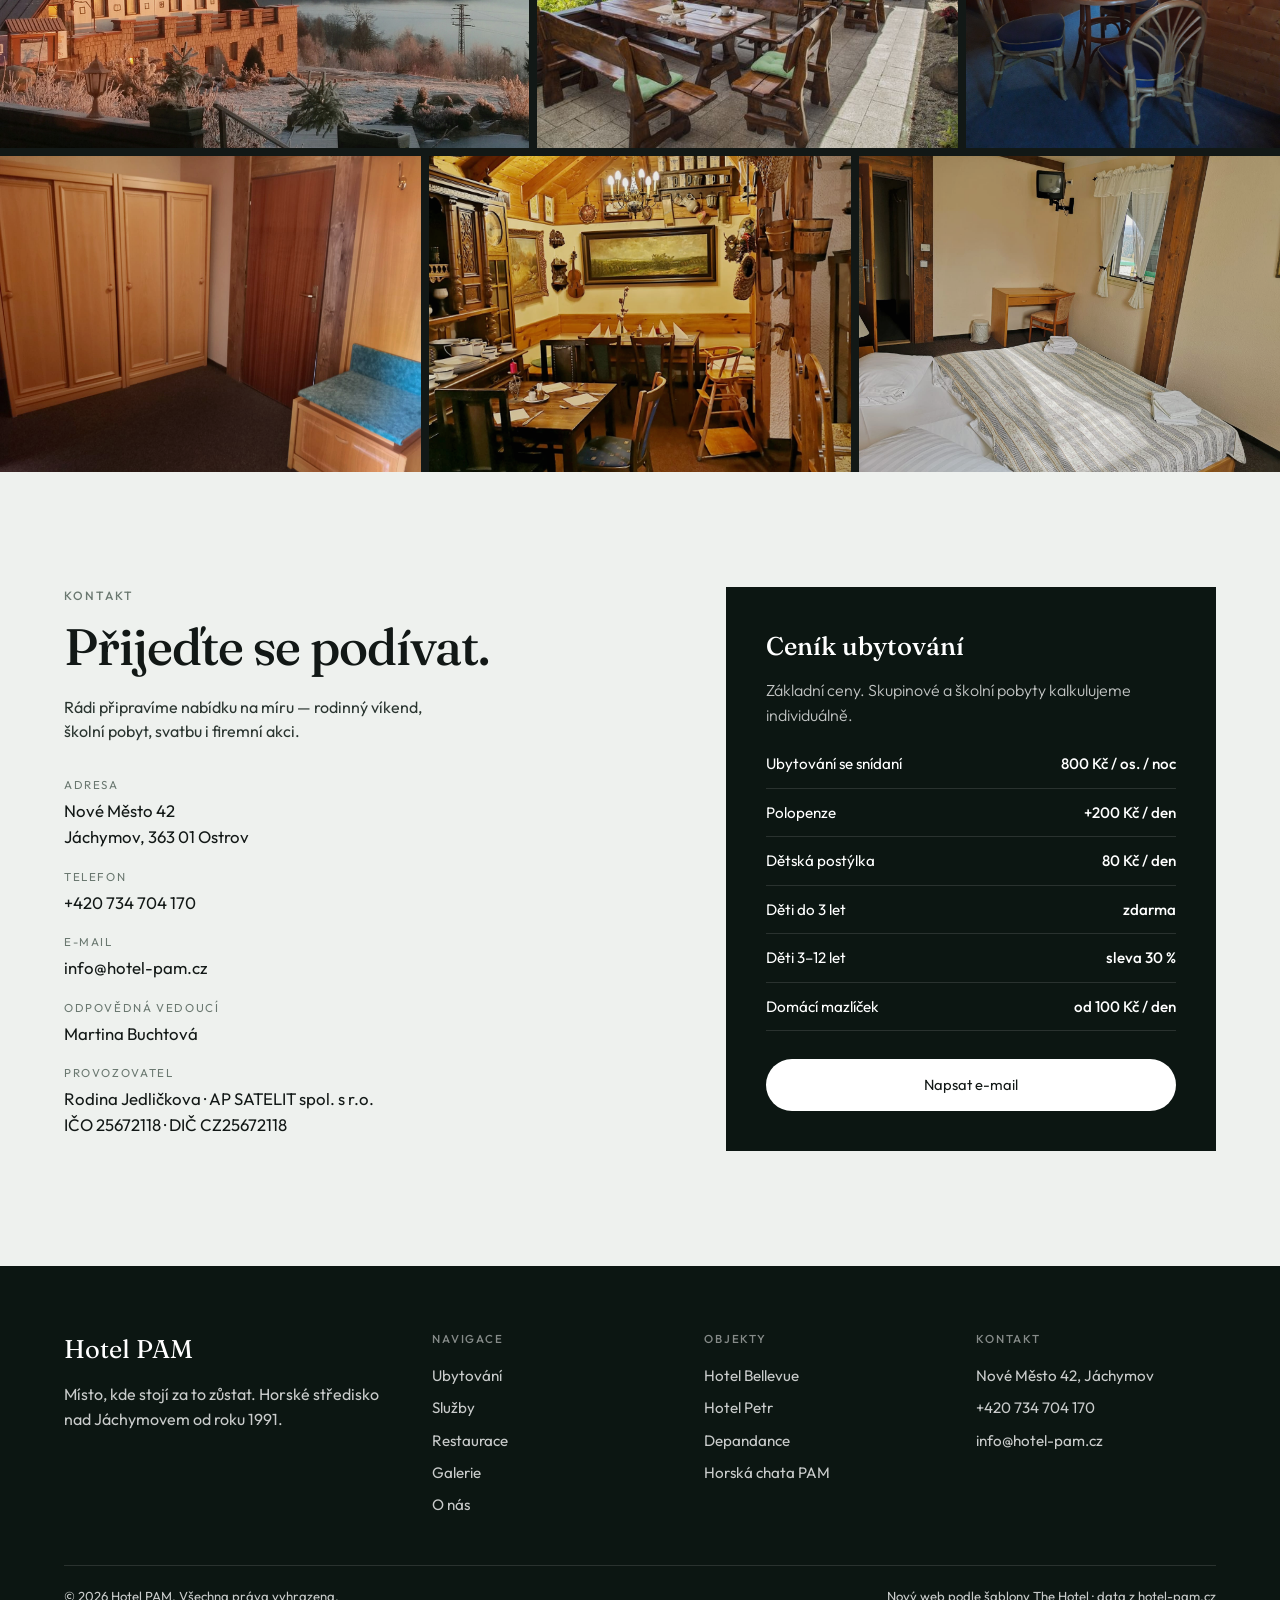
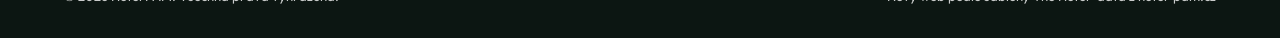
==== commit 9f70c056: "Remove leftover write-access check comment from index.html. Co-authored-by: Cursor <cursoragent@curs" ====
--- a/index.html
+++ b/index.html
@@ -1,5 +1,4 @@
 <!DOCTYPE html>
-<!-- write-access check: 2026-09-22 -->
 <html lang="cs">
 <head>
   <meta charset="UTF-8" />
--- a/styles.css
+++ b/styles.css
@@ -290,13 +290,6 @@
   background: rgba(255, 255, 255, 0.1);
 }
 
-.hero-rating {
-  margin-top: 2.5rem;
-  font-size: 0.85rem;
-  opacity: 0.8;
-  animation: rise 1s 0.32s var(--ease) both;
-}
-
 @keyframes rise {
   from { opacity: 0; transform: translateY(1.25rem); }
   to { opacity: 1; transform: translateY(0); }
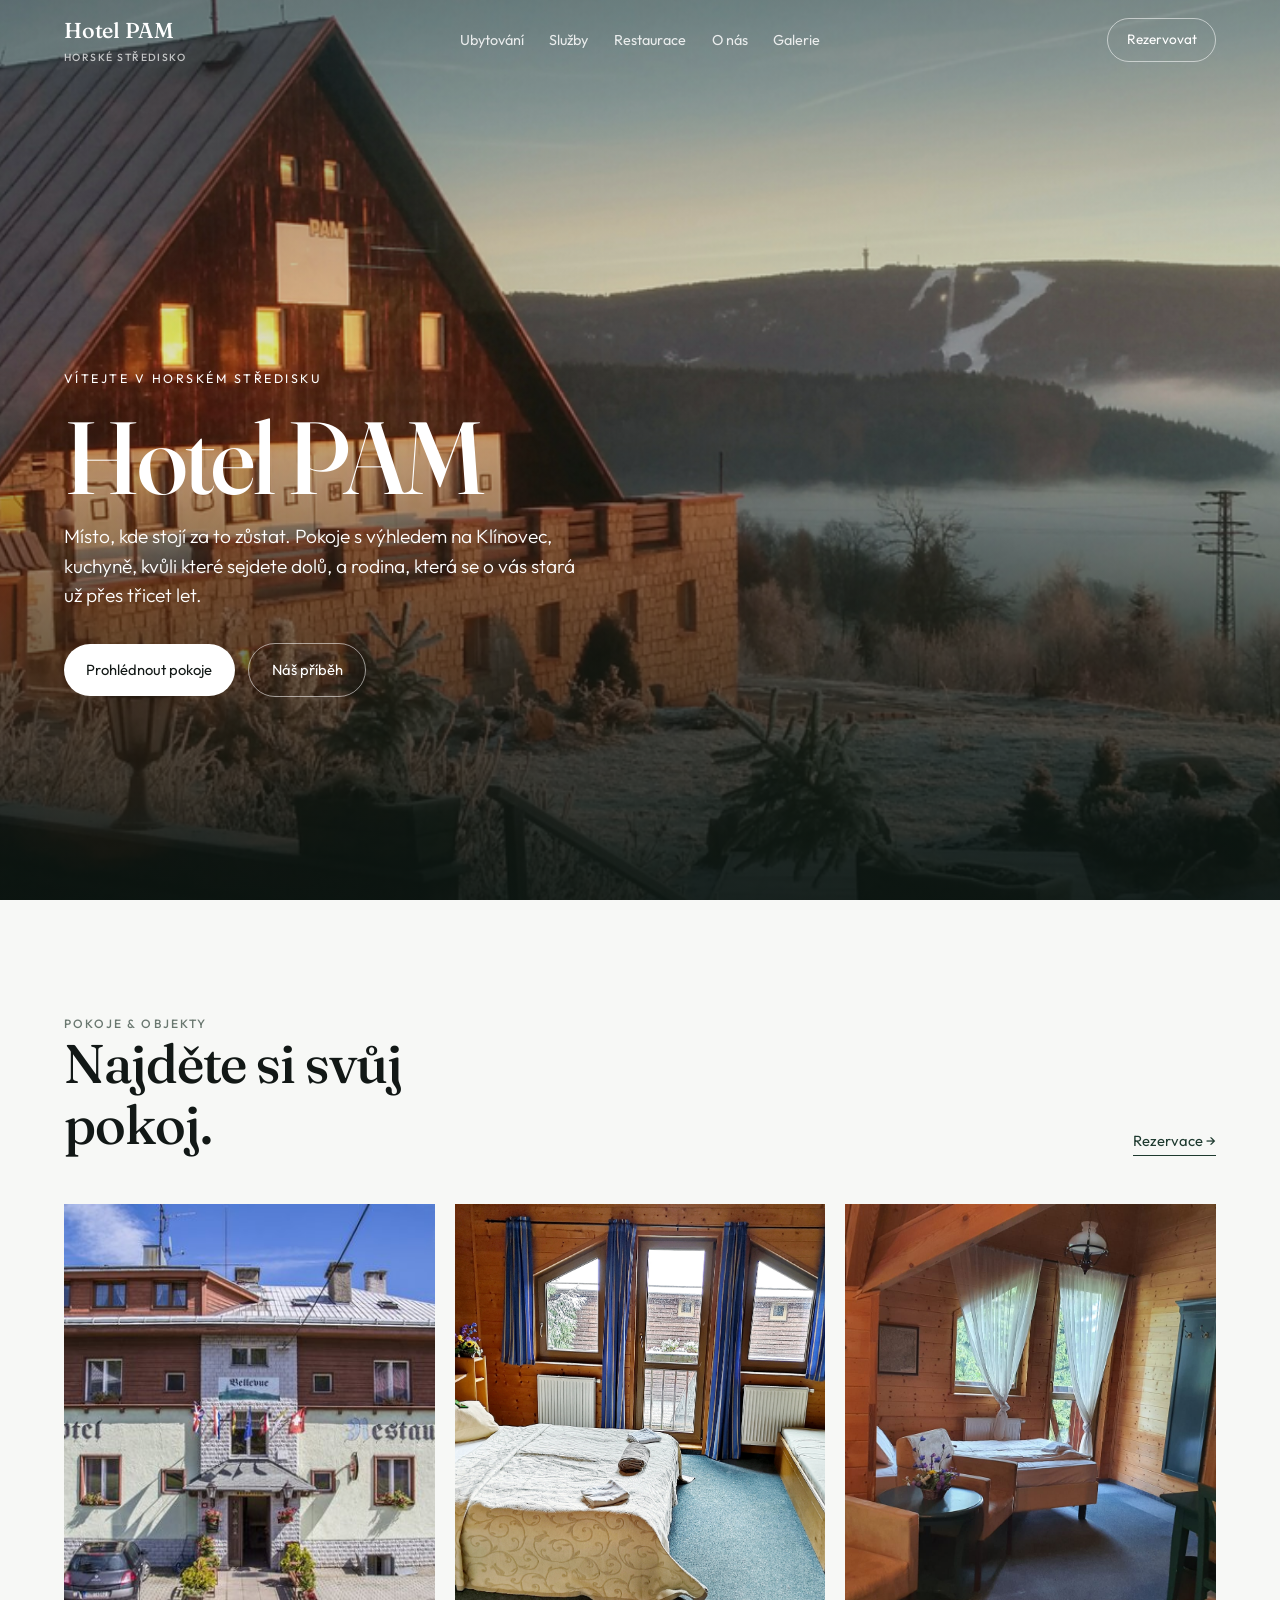
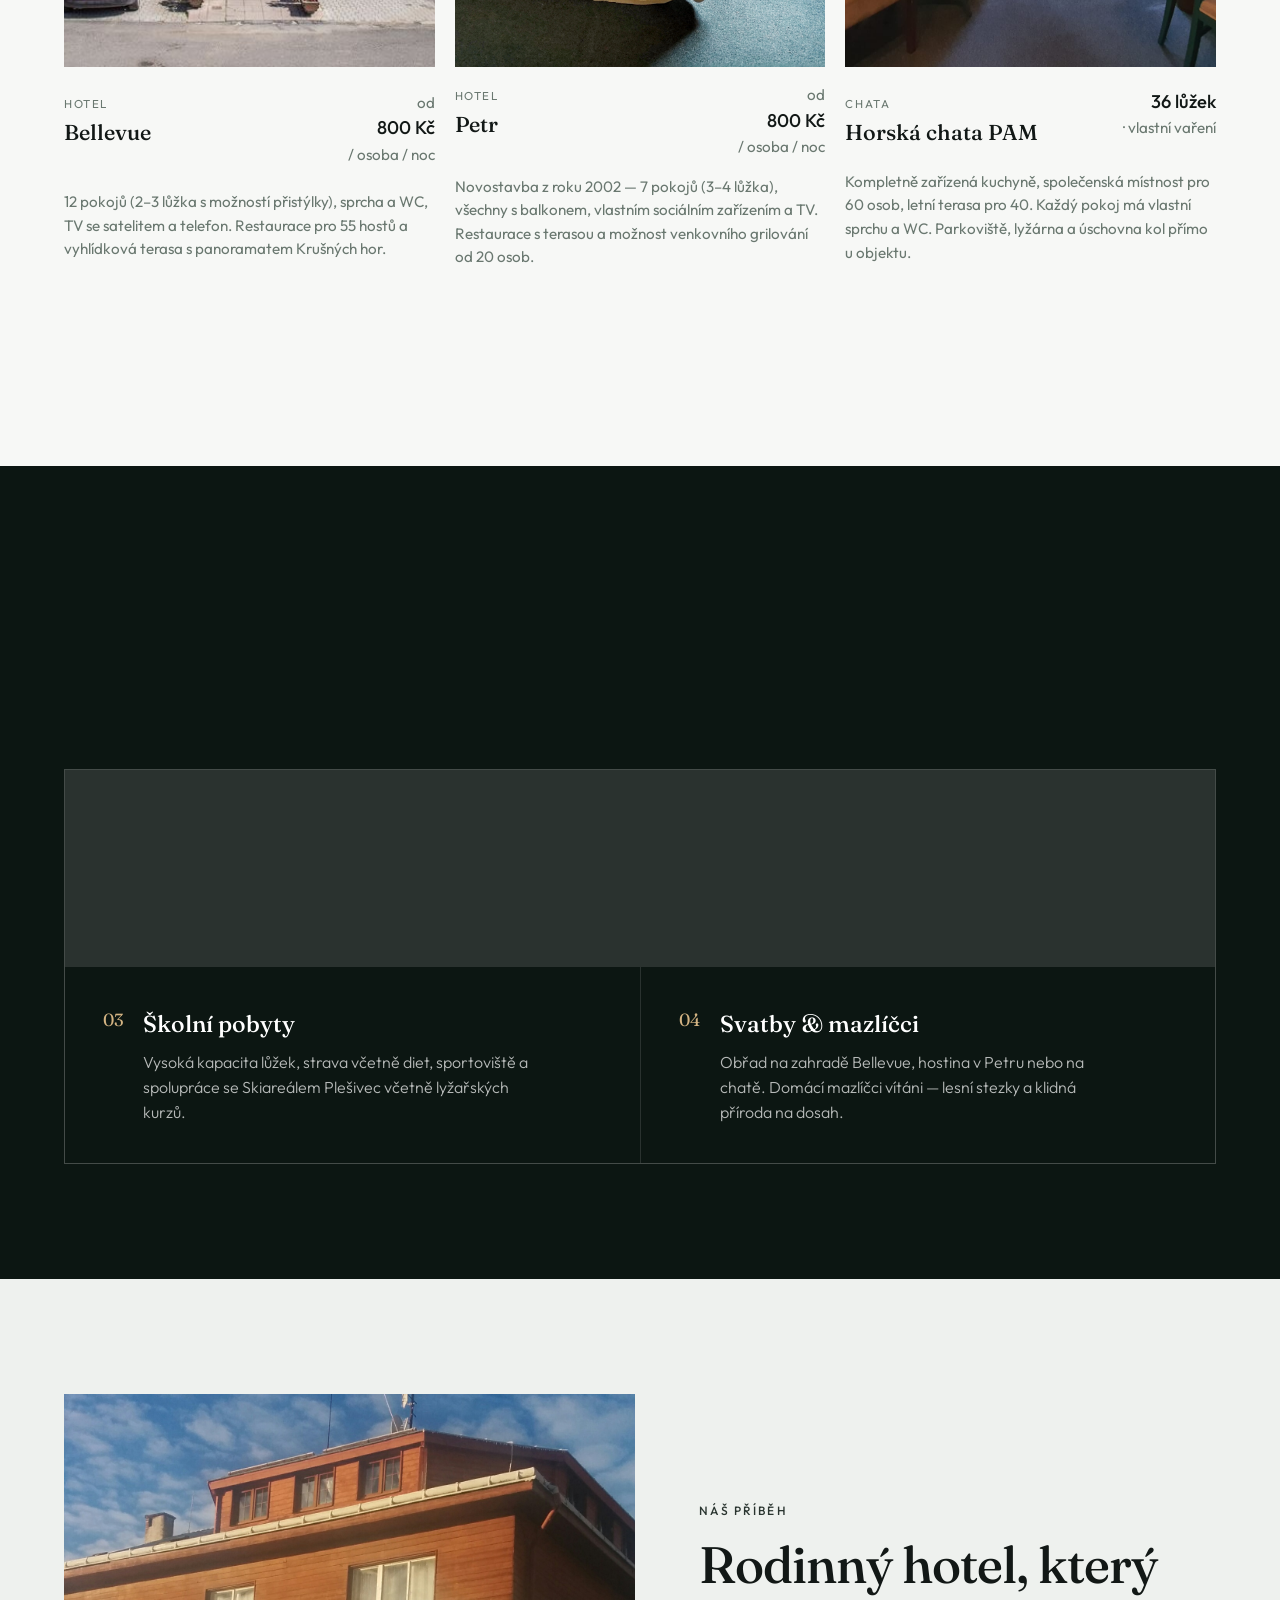
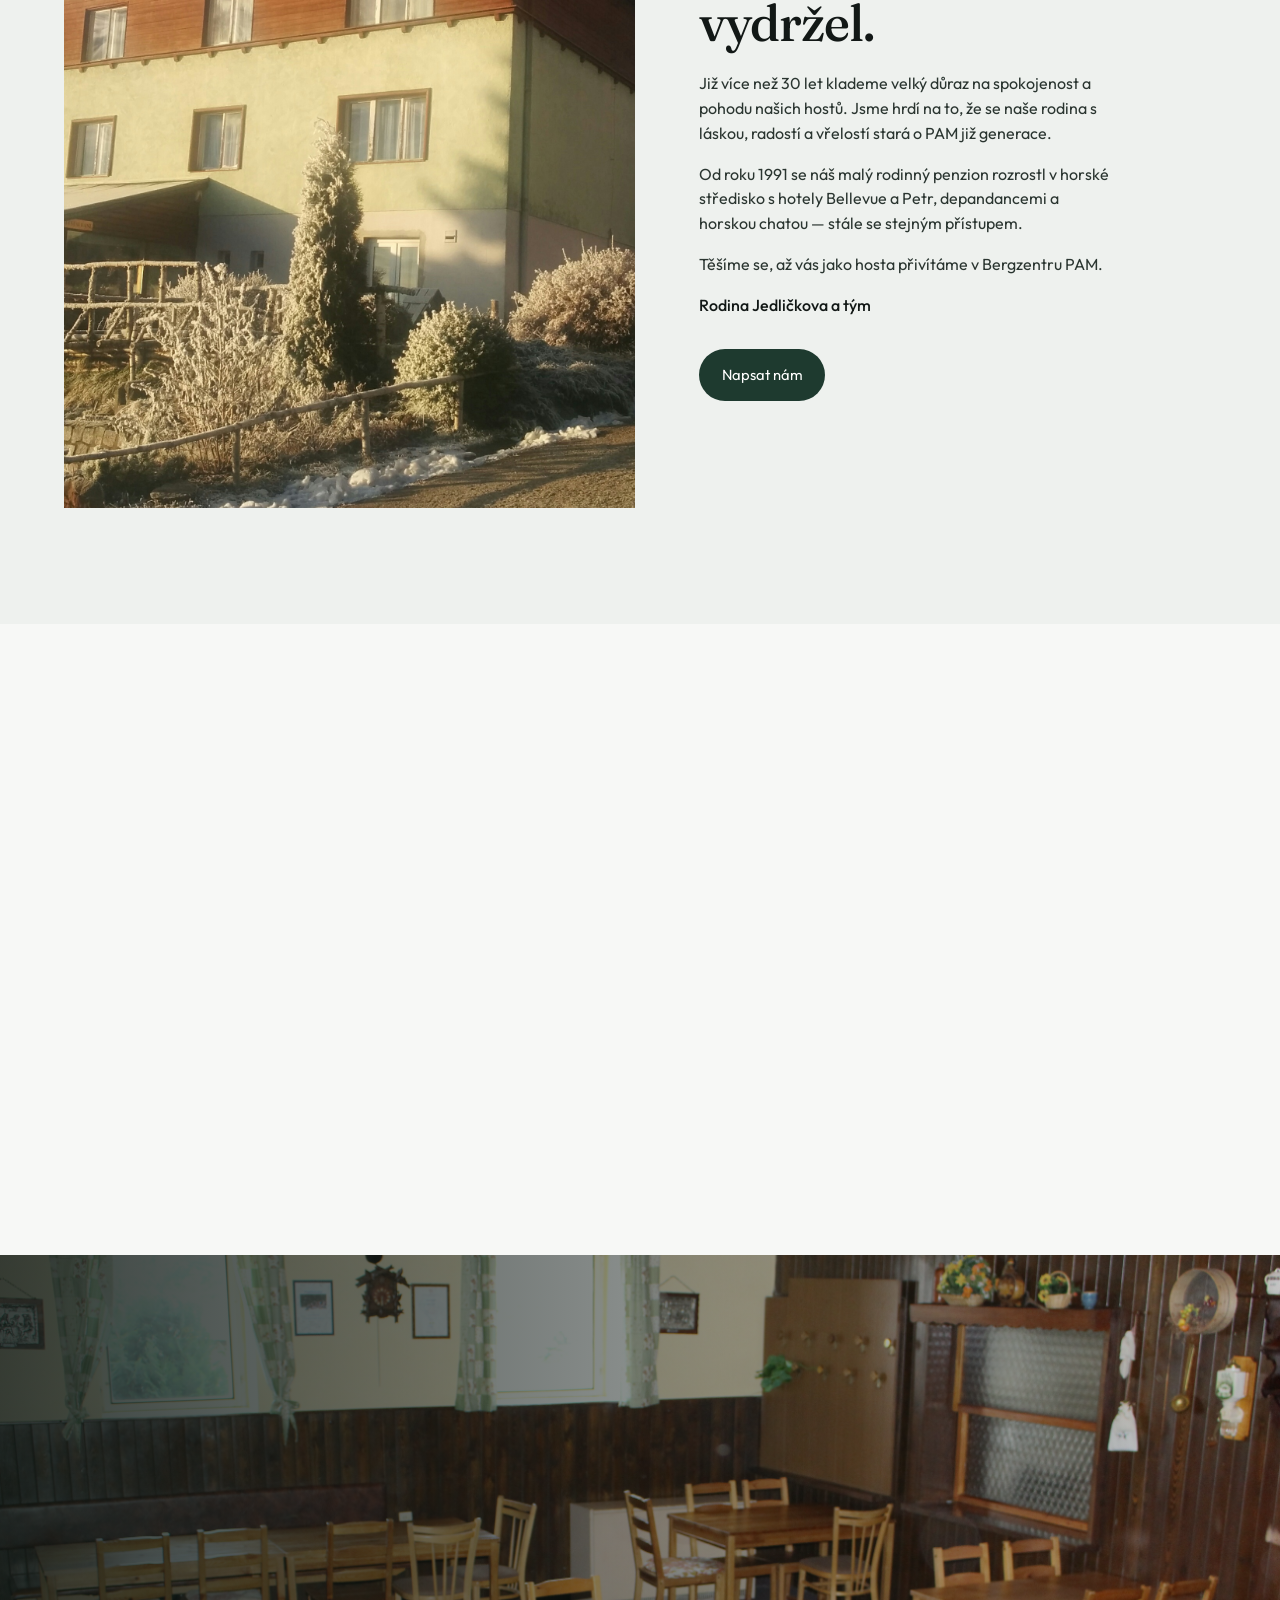
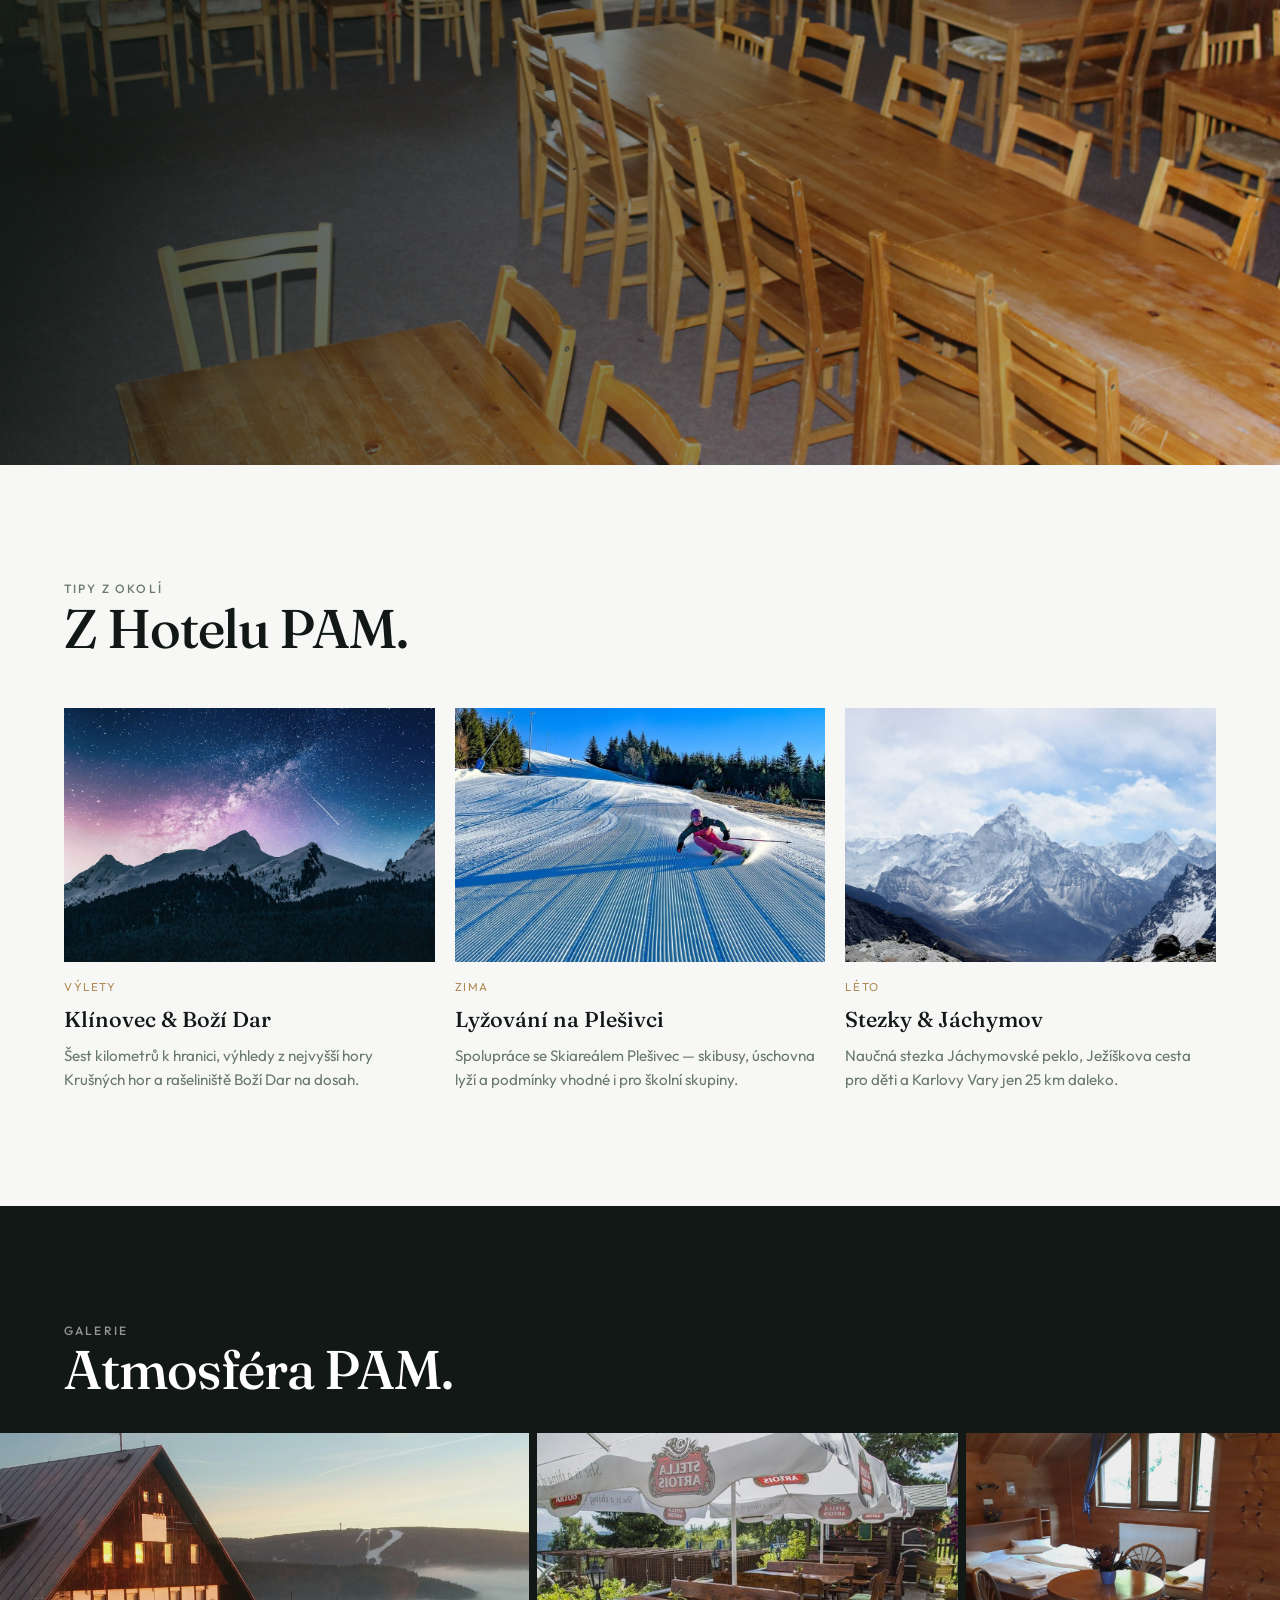
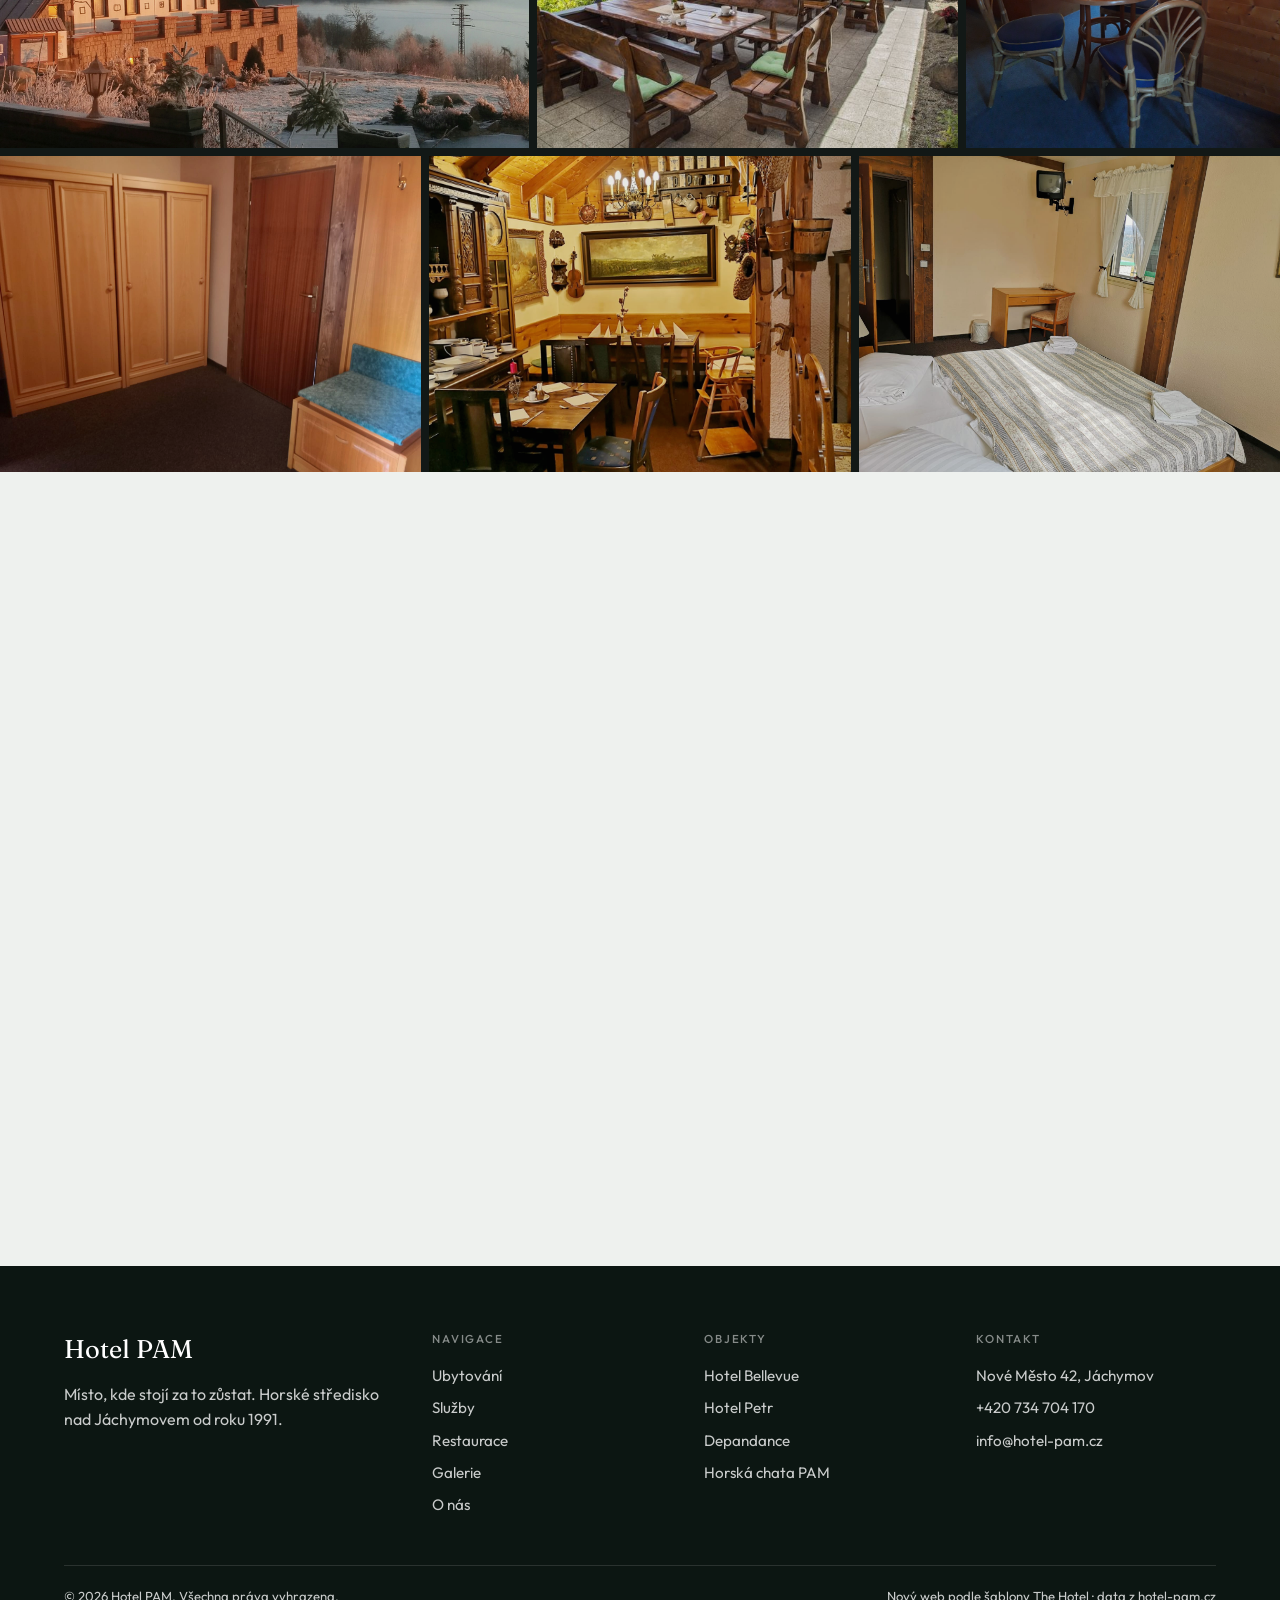
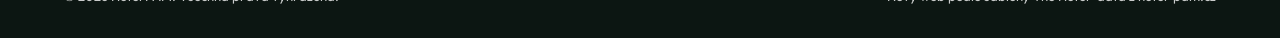
==== commit 2ad5a9ee: "Replace Plešivec ski tip photo with new image. Co-authored-by: Cursor <cursoragent@cursor.com>" ====
--- a/index.html
+++ b/index.html
@@ -275,7 +275,7 @@
           </article>
           <article class="journal-card reveal">
             <figure>
-              <img src="assets/images/service-ski.jpg" alt="Lyžování v Krušných horách" loading="lazy" />
+              <img src="assets/images/service-ski.jpg" alt="Lyžování na Plešivci" loading="lazy" />
             </figure>
             <p class="tag">Zima</p>
             <h3>Lyžování na Plešivci</h3>
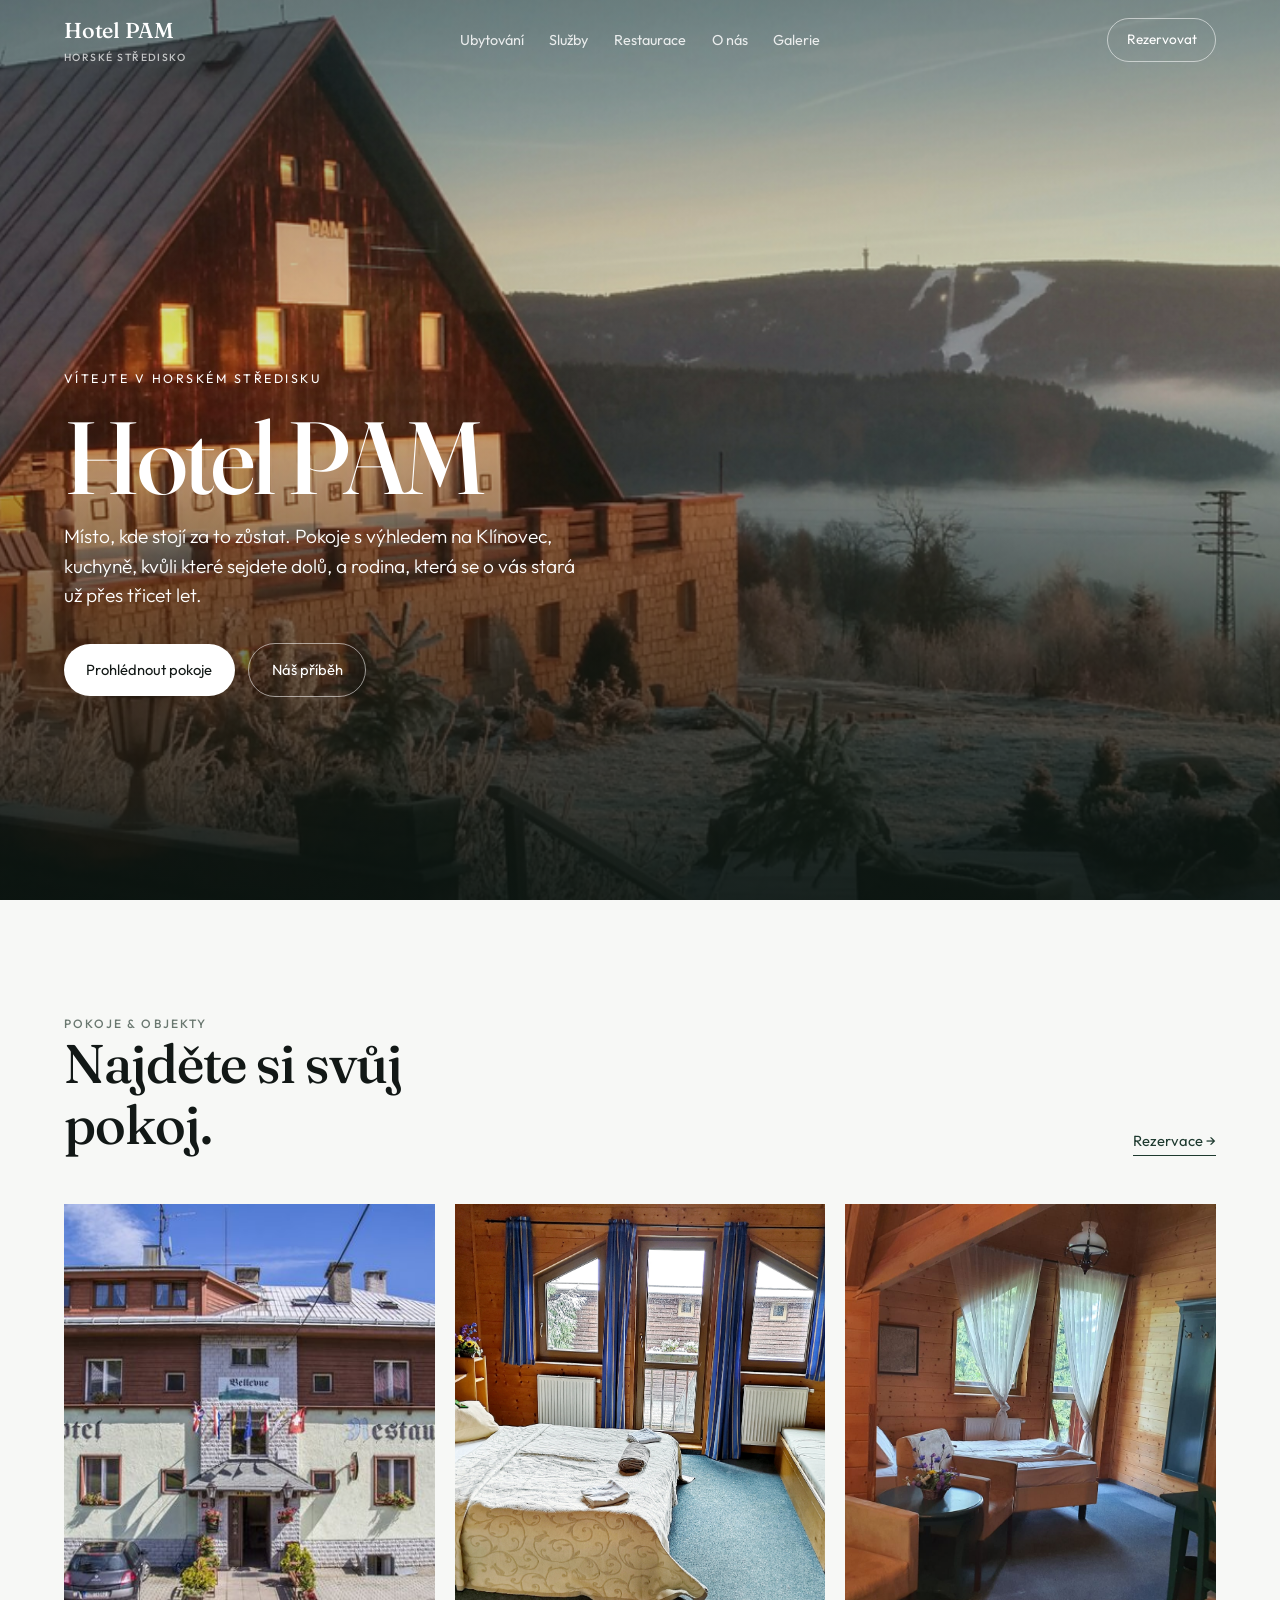
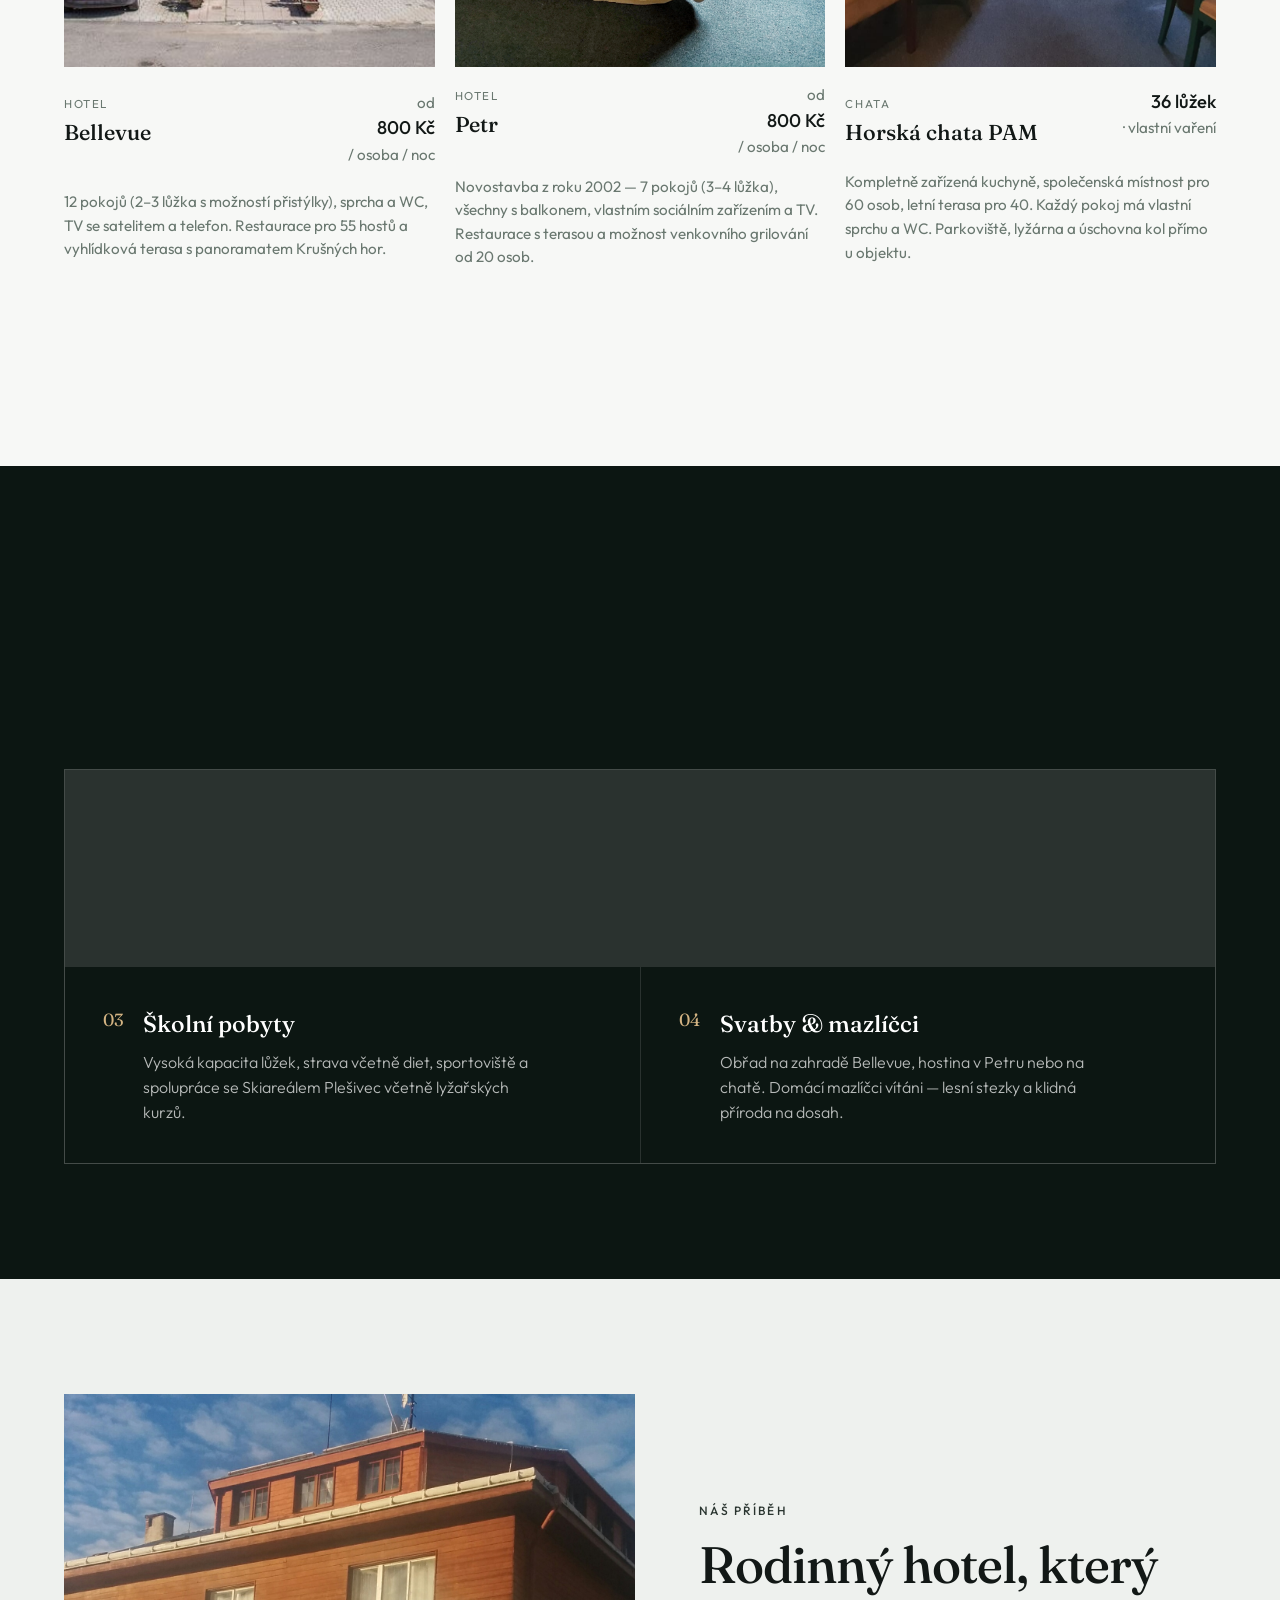
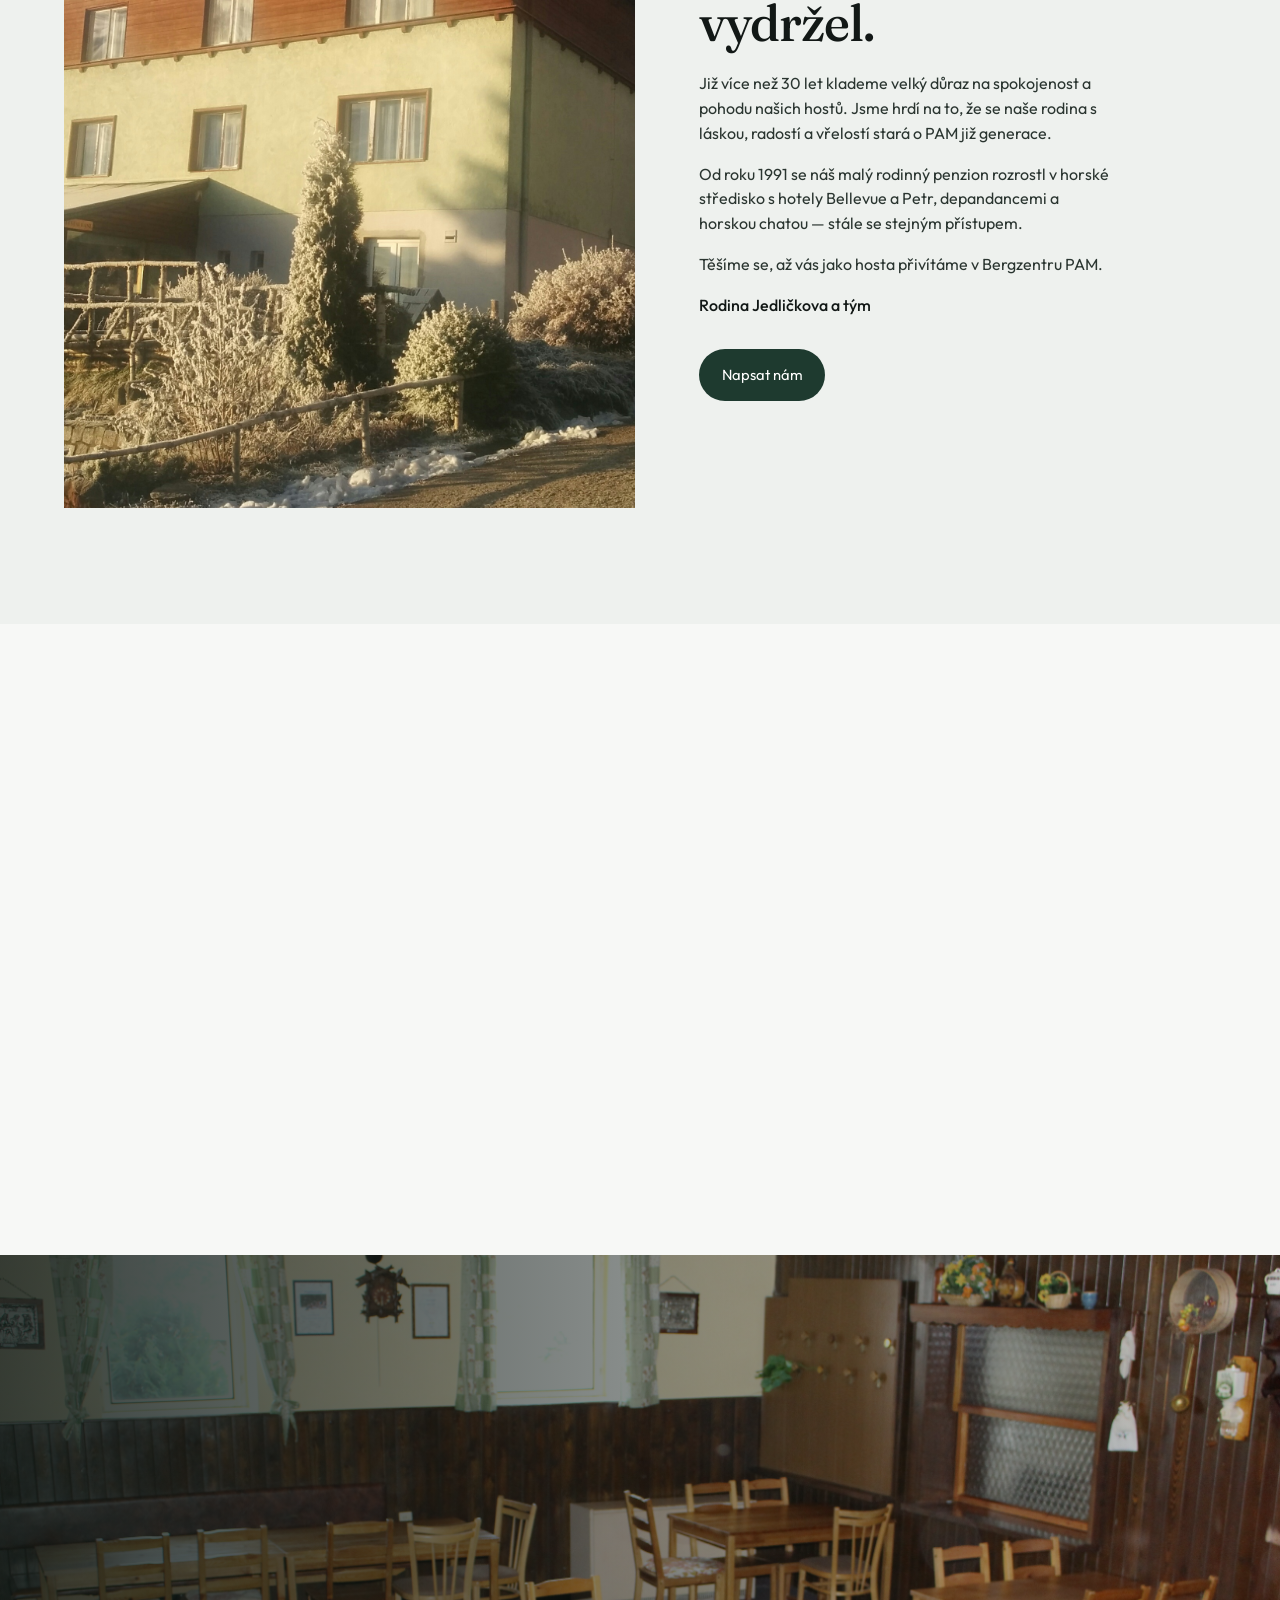
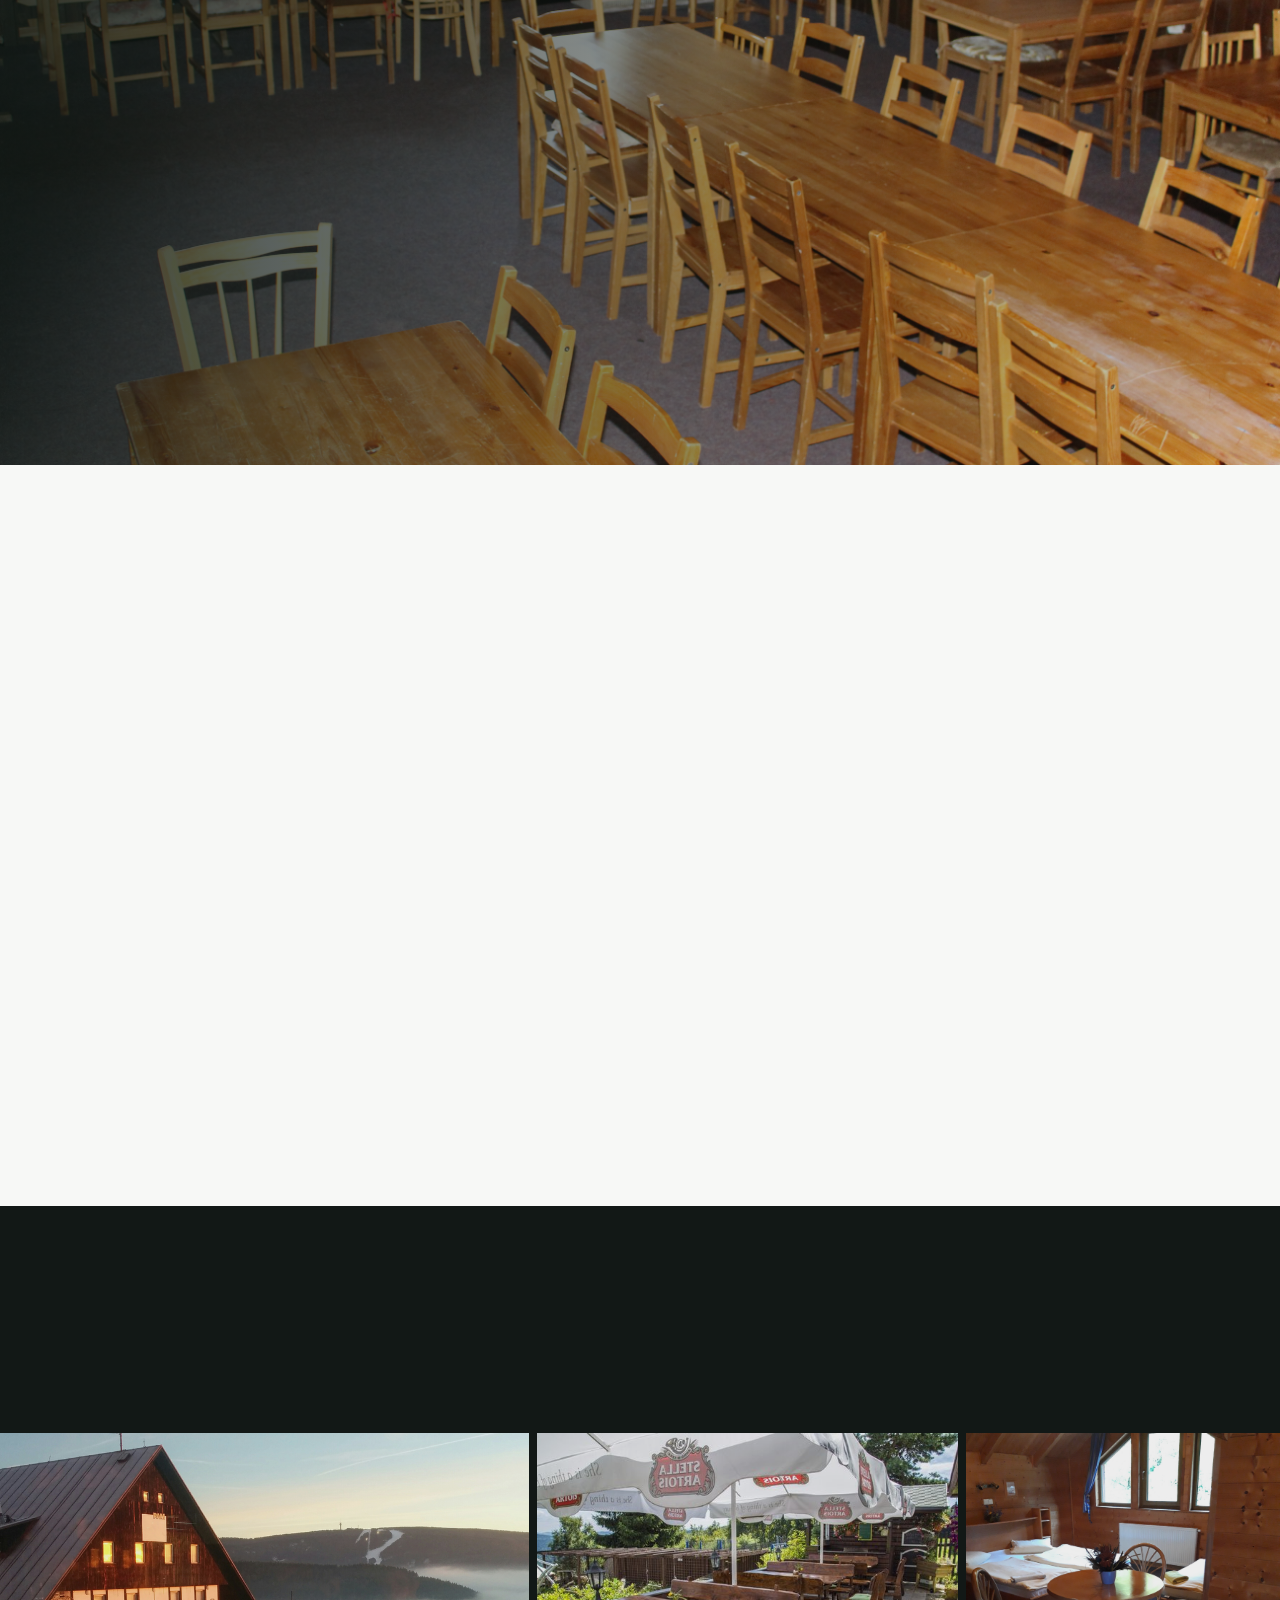
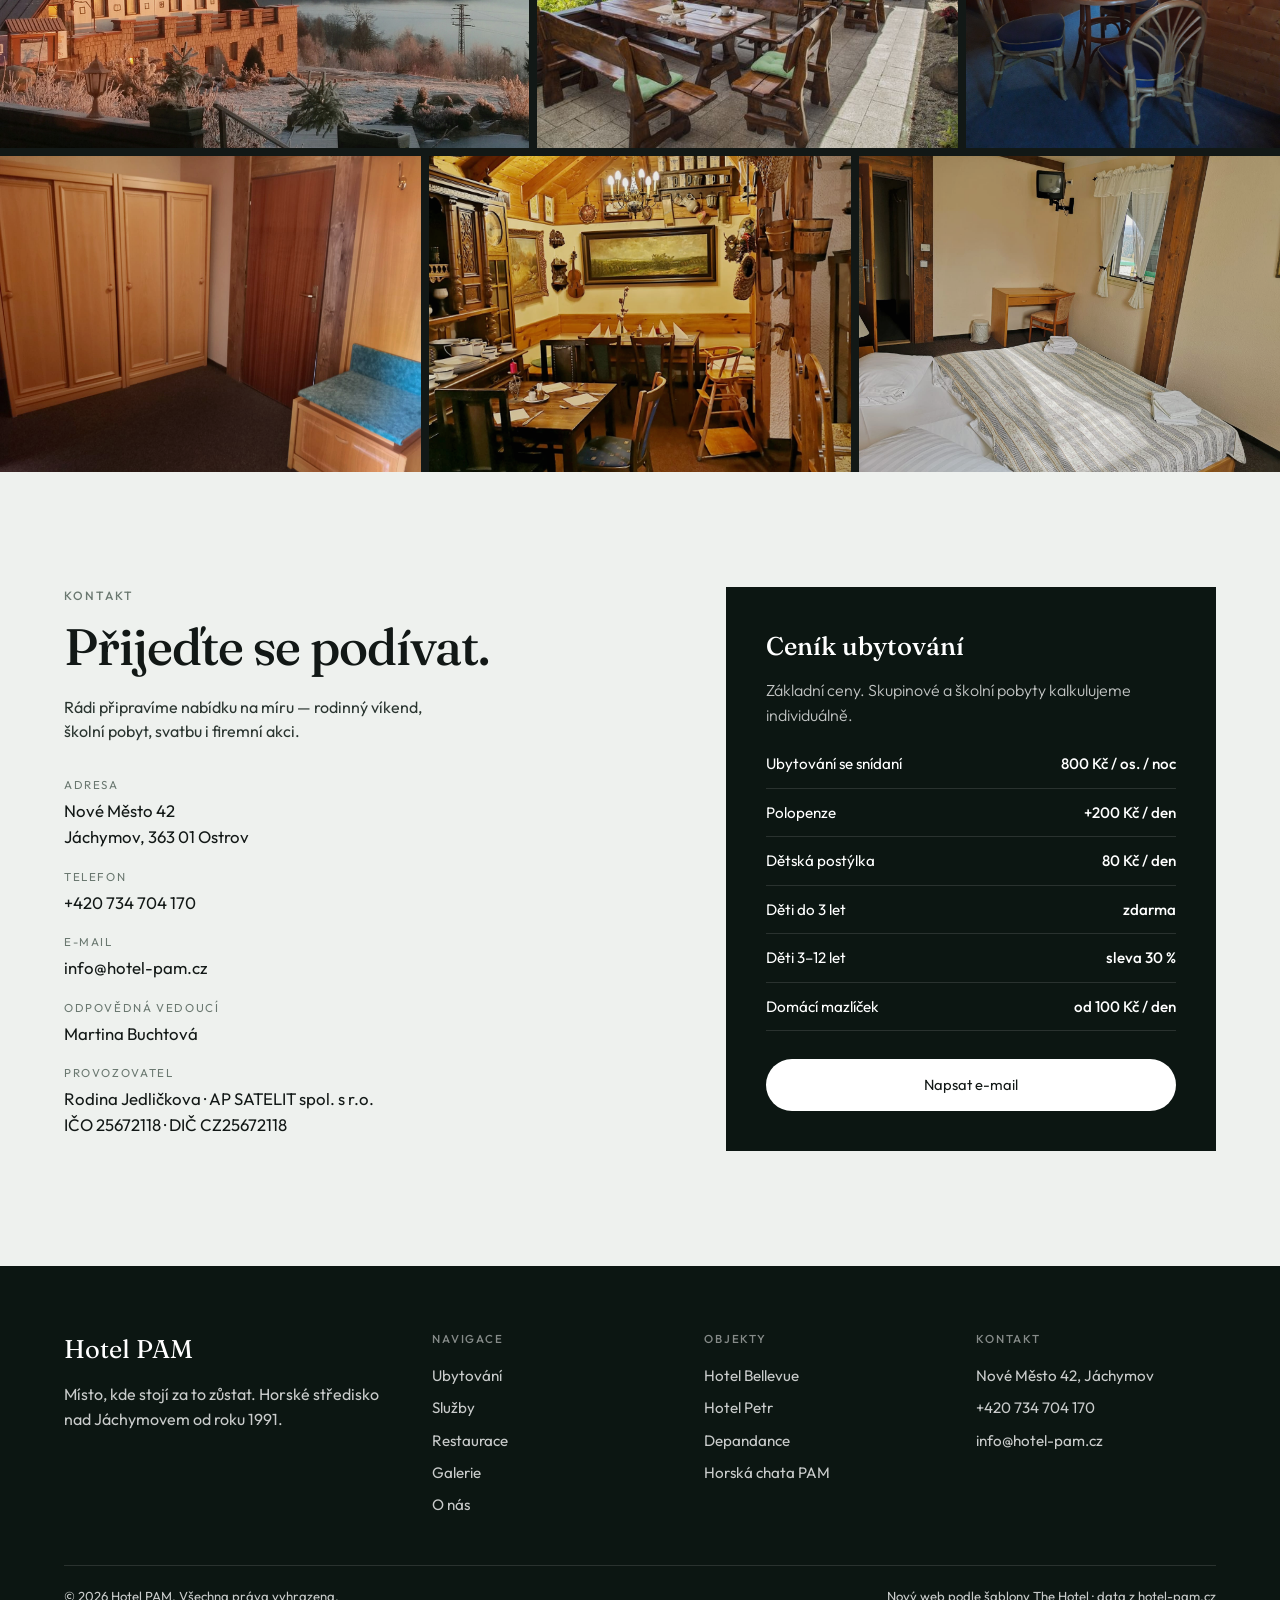
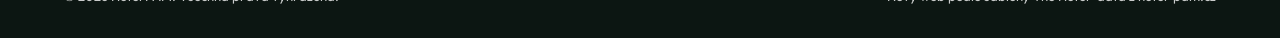
==== commit 917ef567: "Replace Stezky & Jáchymov tip photo with local winter image. Co-authored-by: Cursor <cursoragent@cur" ====
--- a/index.html
+++ b/index.html
@@ -283,7 +283,7 @@
           </article>
           <article class="journal-card reveal">
             <figure>
-              <img src="assets/images/gallery-3.jpg" alt="Turistika v okolí Jáchymova" loading="lazy" />
+              <img src="assets/images/gallery-3.jpg" alt="Jáchymov v zimě" loading="lazy" />
             </figure>
             <p class="tag">Léto</p>
             <h3>Stezky &amp; Jáchymov</h3>
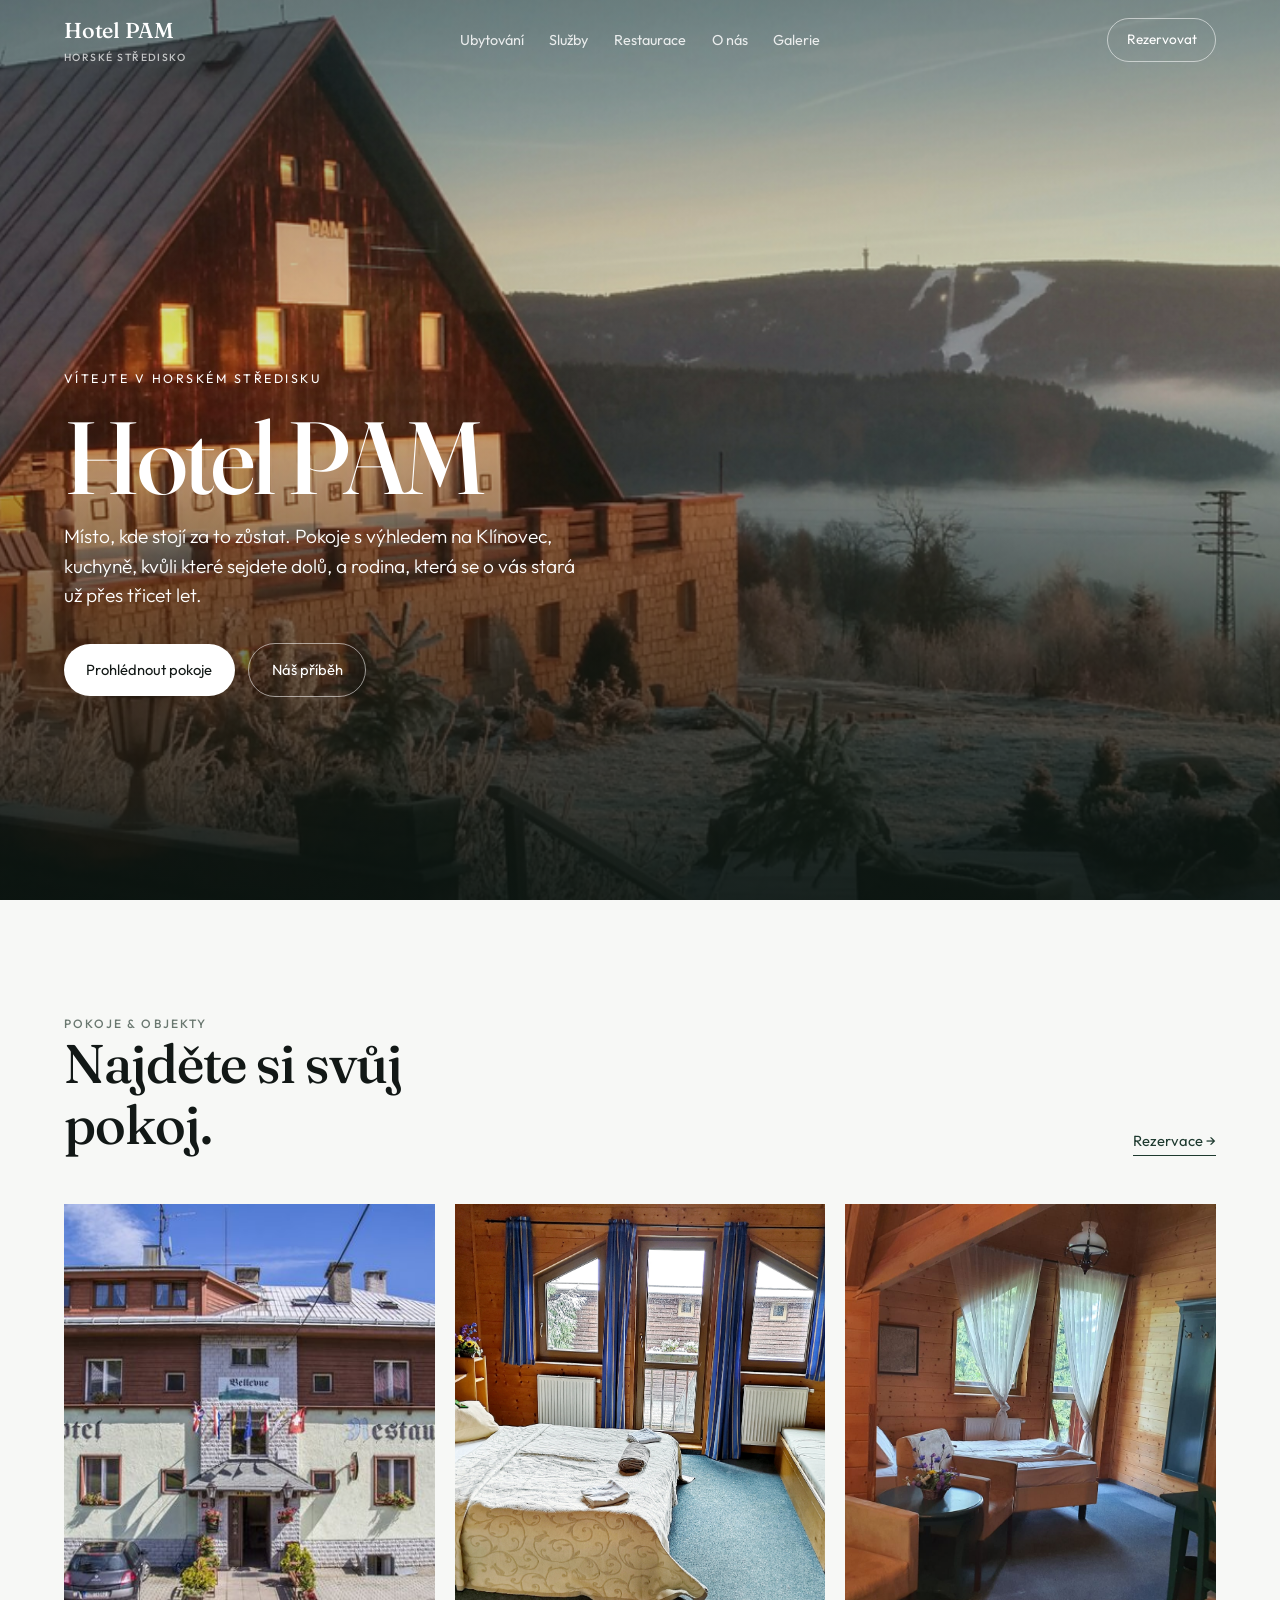
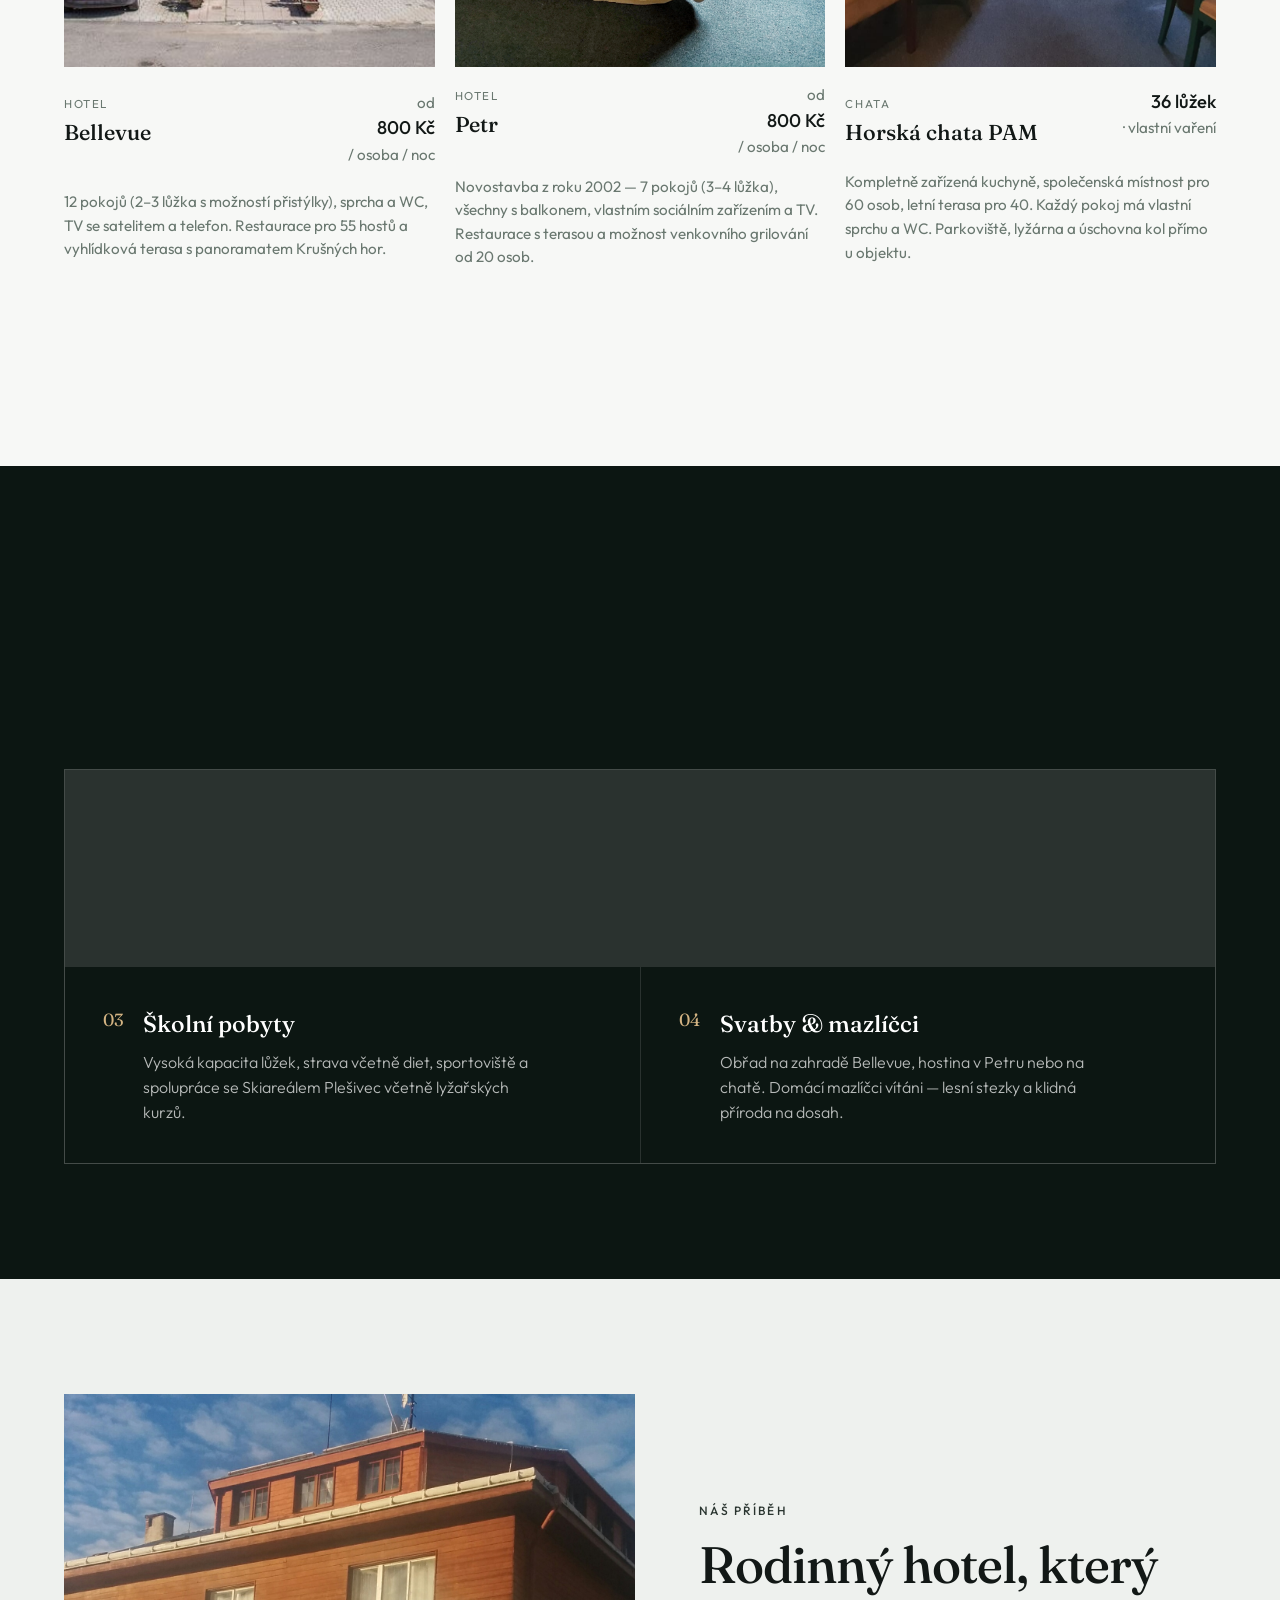
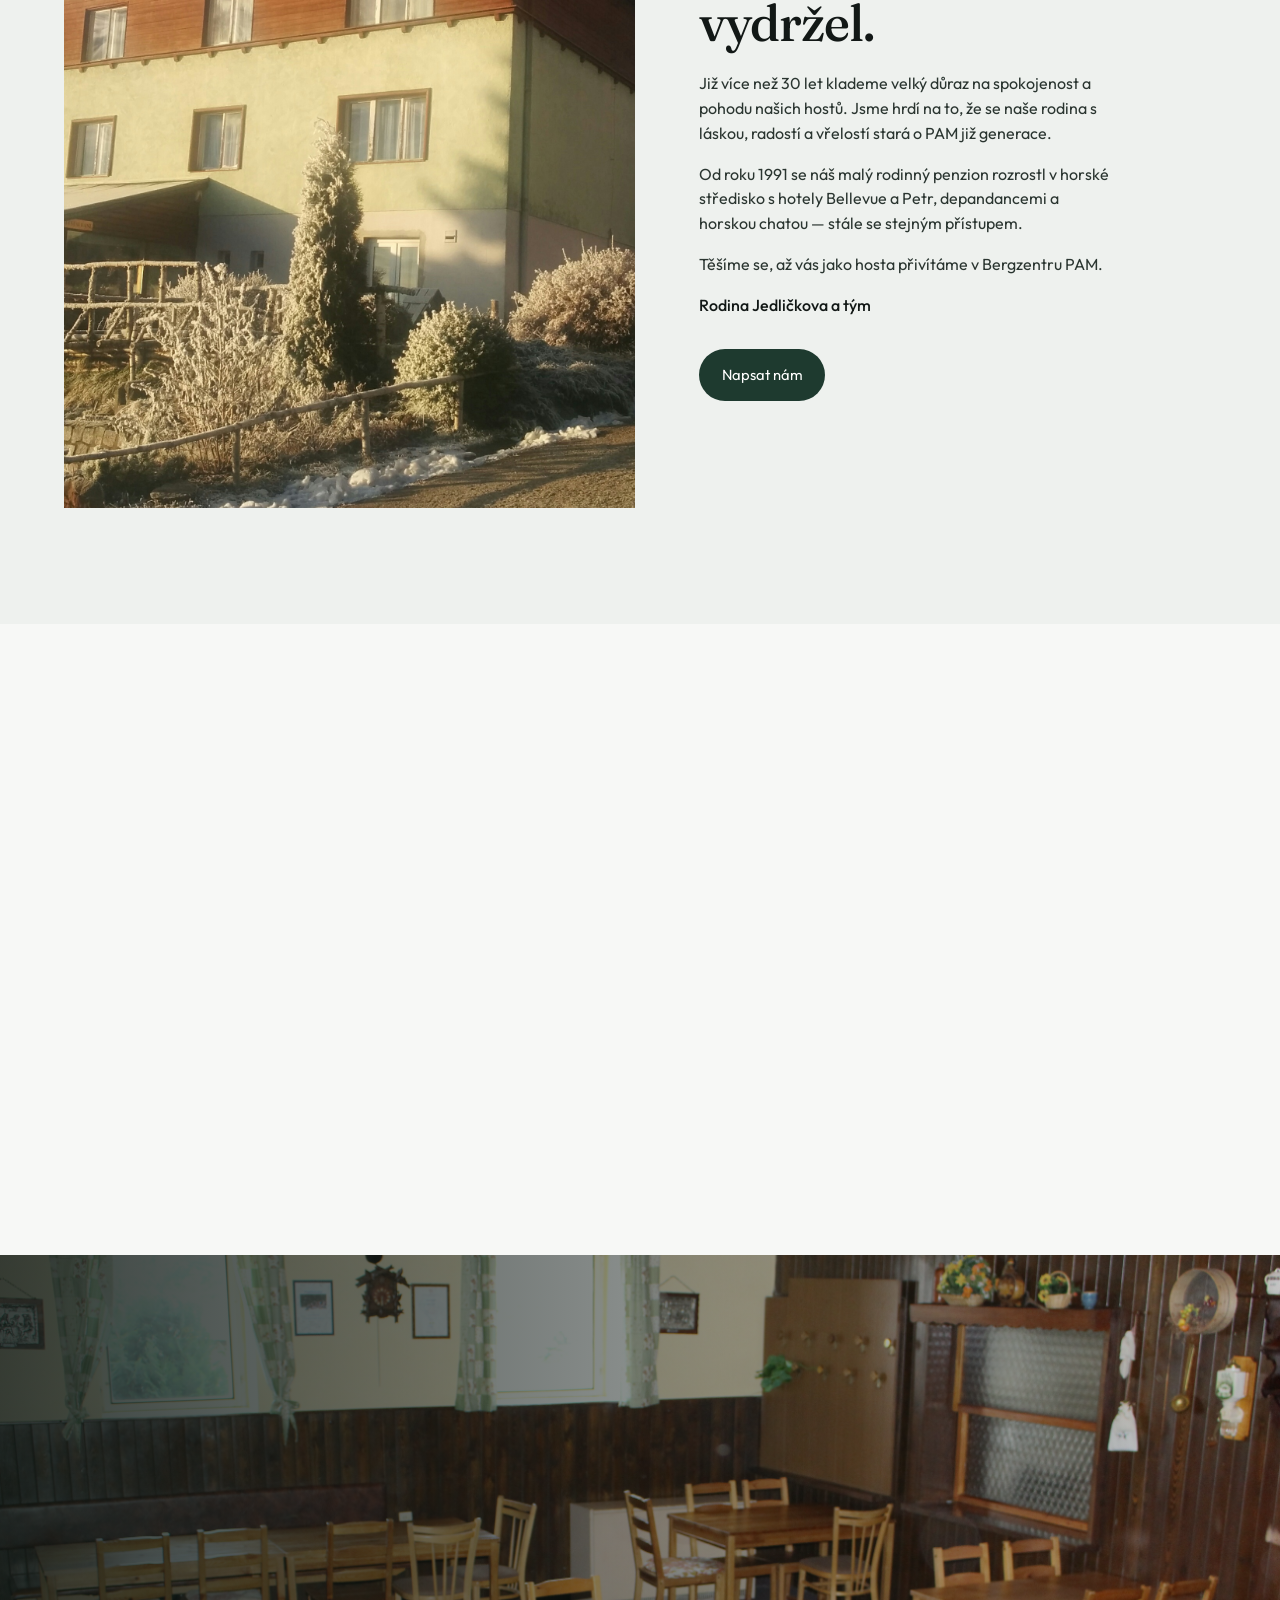
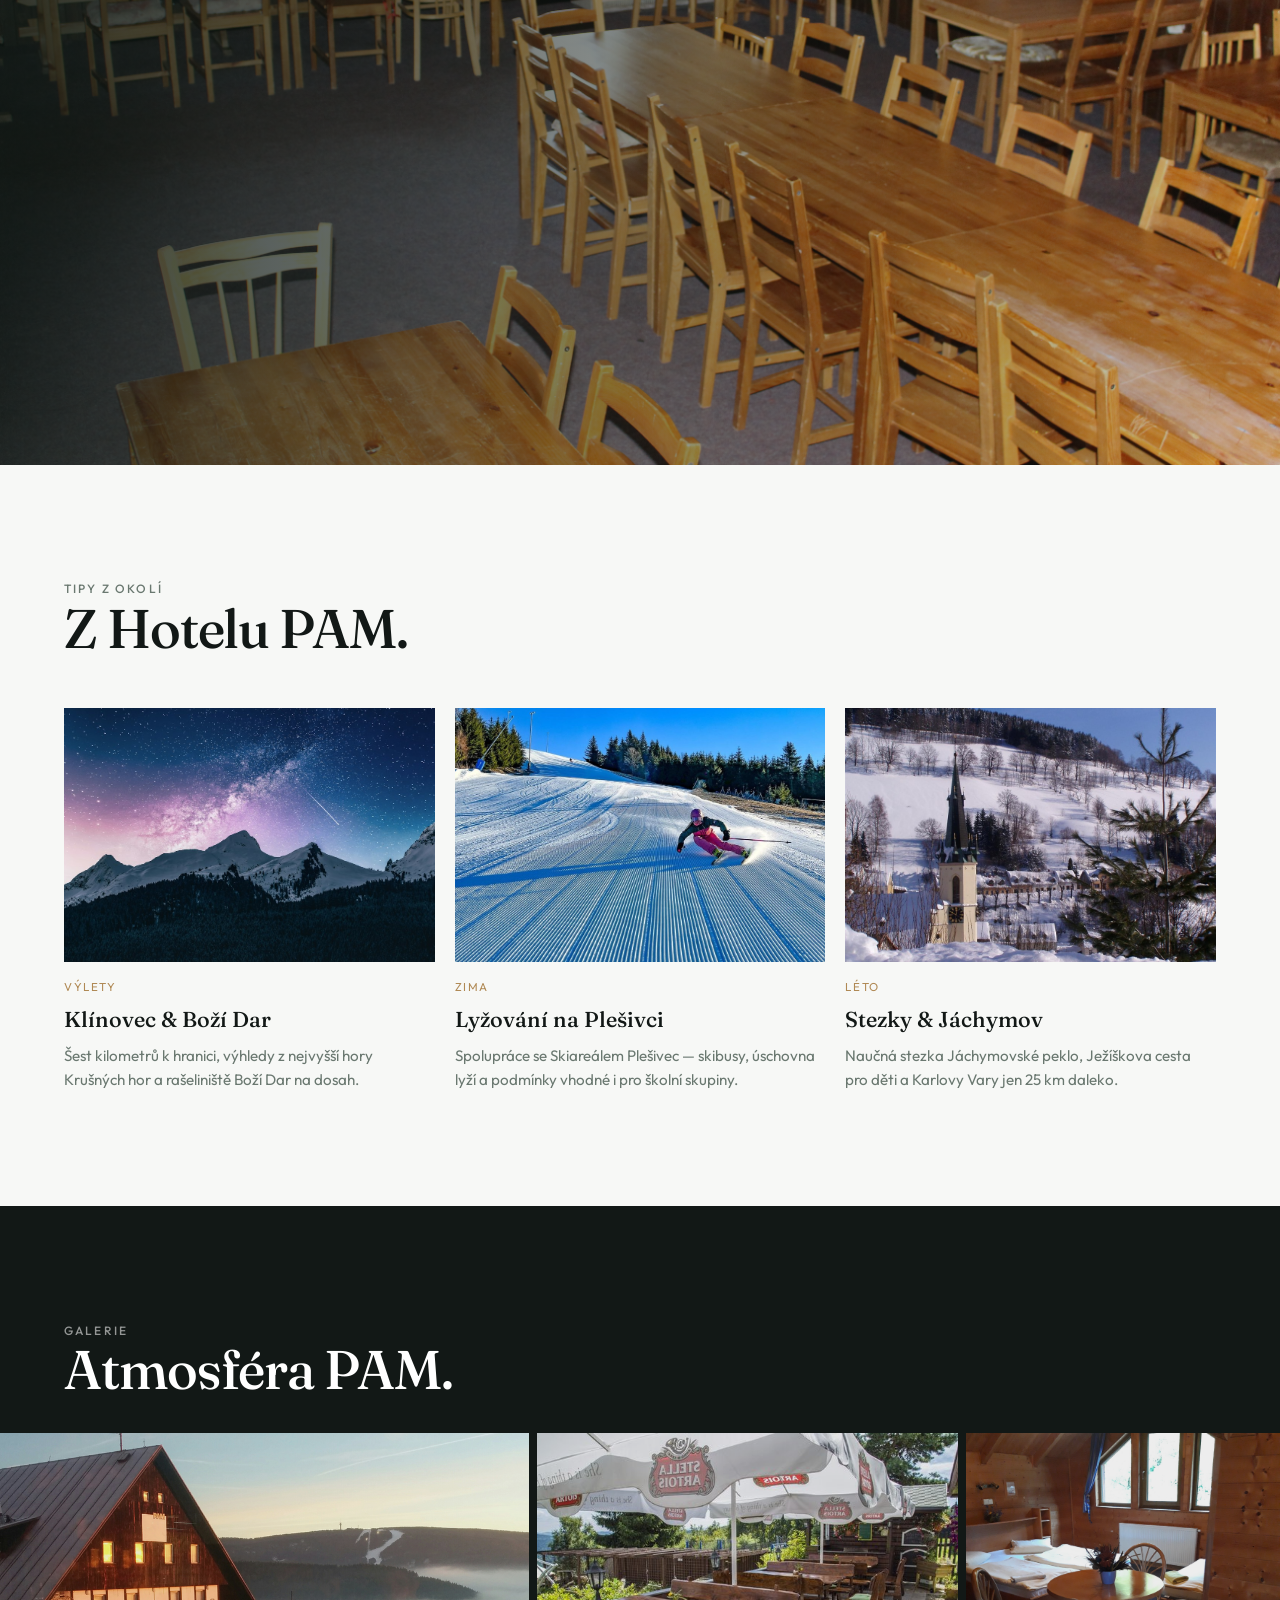
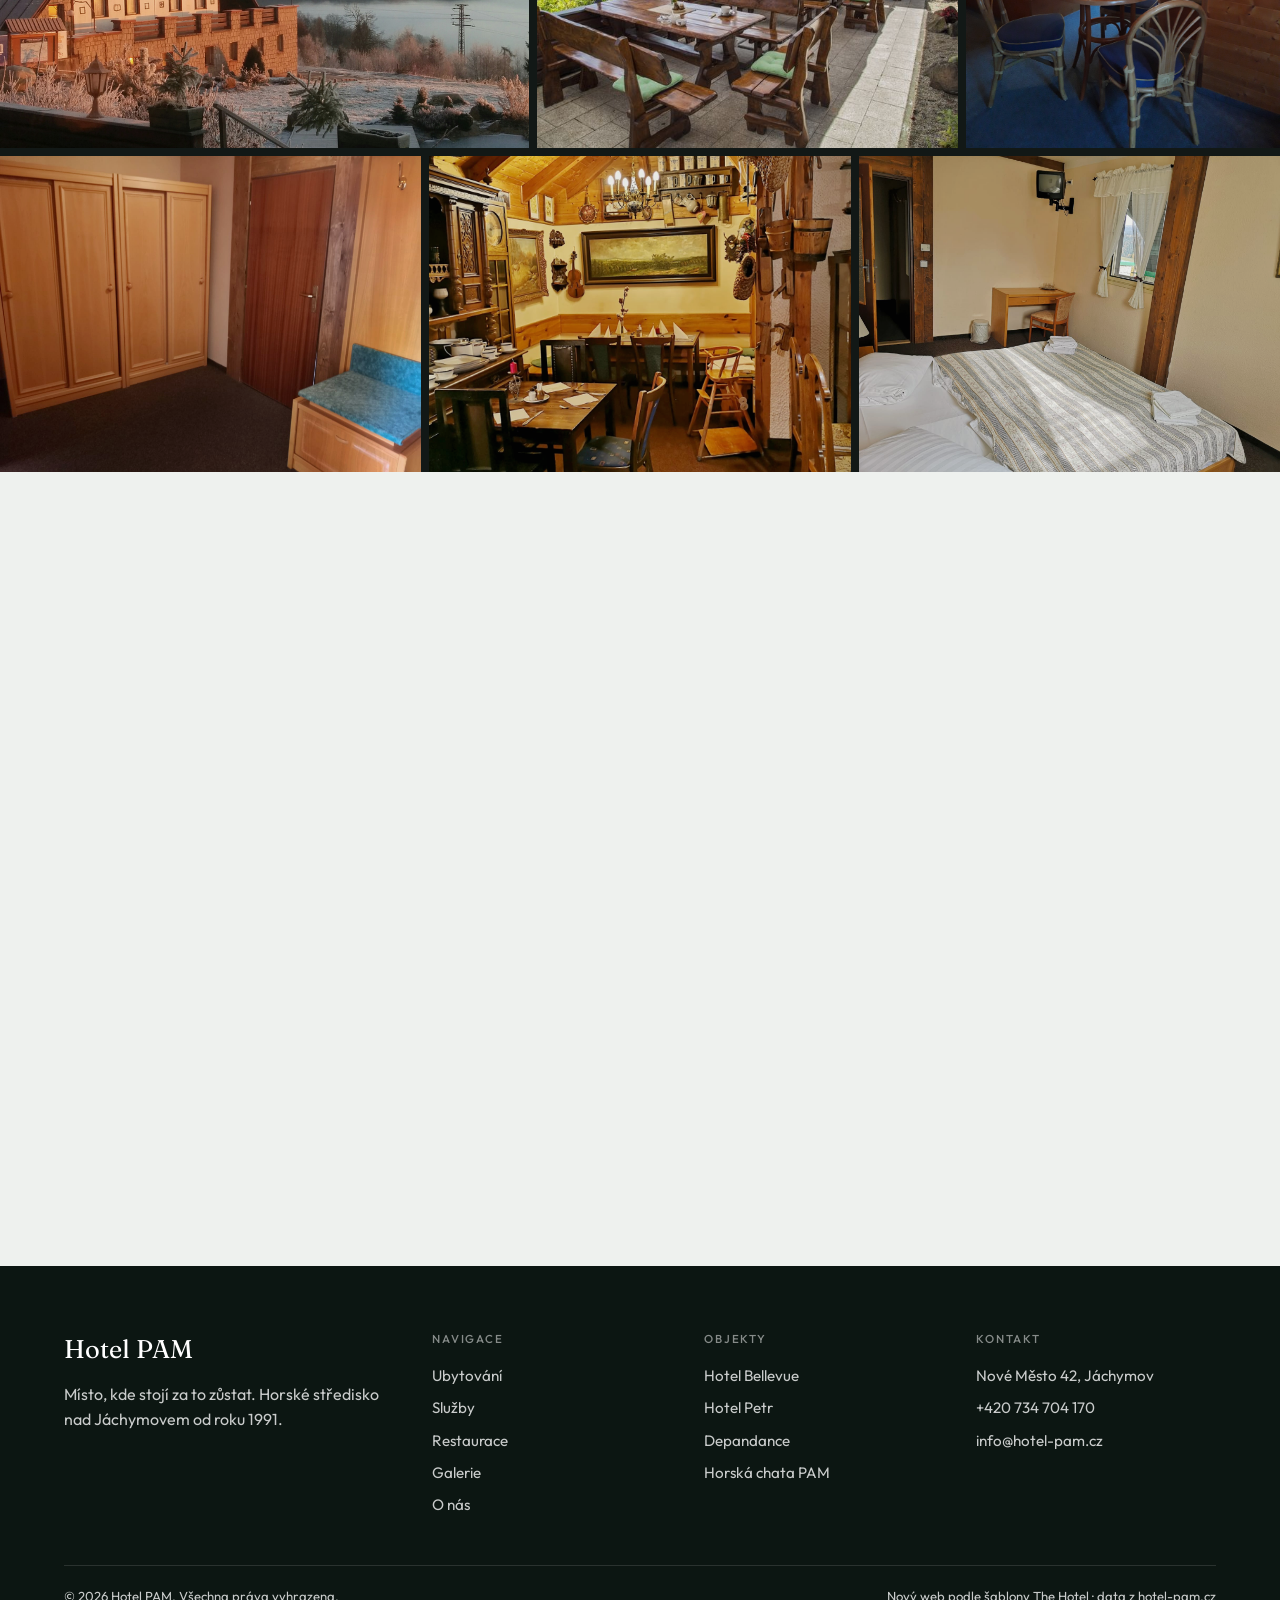
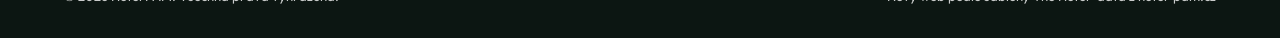
==== commit 413f39f5: "Use new filename for Jáchymov tip photo to bust CDN cache. Co-authored-by: Cursor <cursoragent@curso" ====
--- a/index.html
+++ b/index.html
@@ -283,7 +283,7 @@
           </article>
           <article class="journal-card reveal">
             <figure>
-              <img src="assets/images/gallery-3.jpg" alt="Jáchymov v zimě" loading="lazy" />
+              <img src="assets/images/jachymov-winter.jpg" alt="Jáchymov v zimě" loading="lazy" />
             </figure>
             <p class="tag">Léto</p>
             <h3>Stezky &amp; Jáchymov</h3>
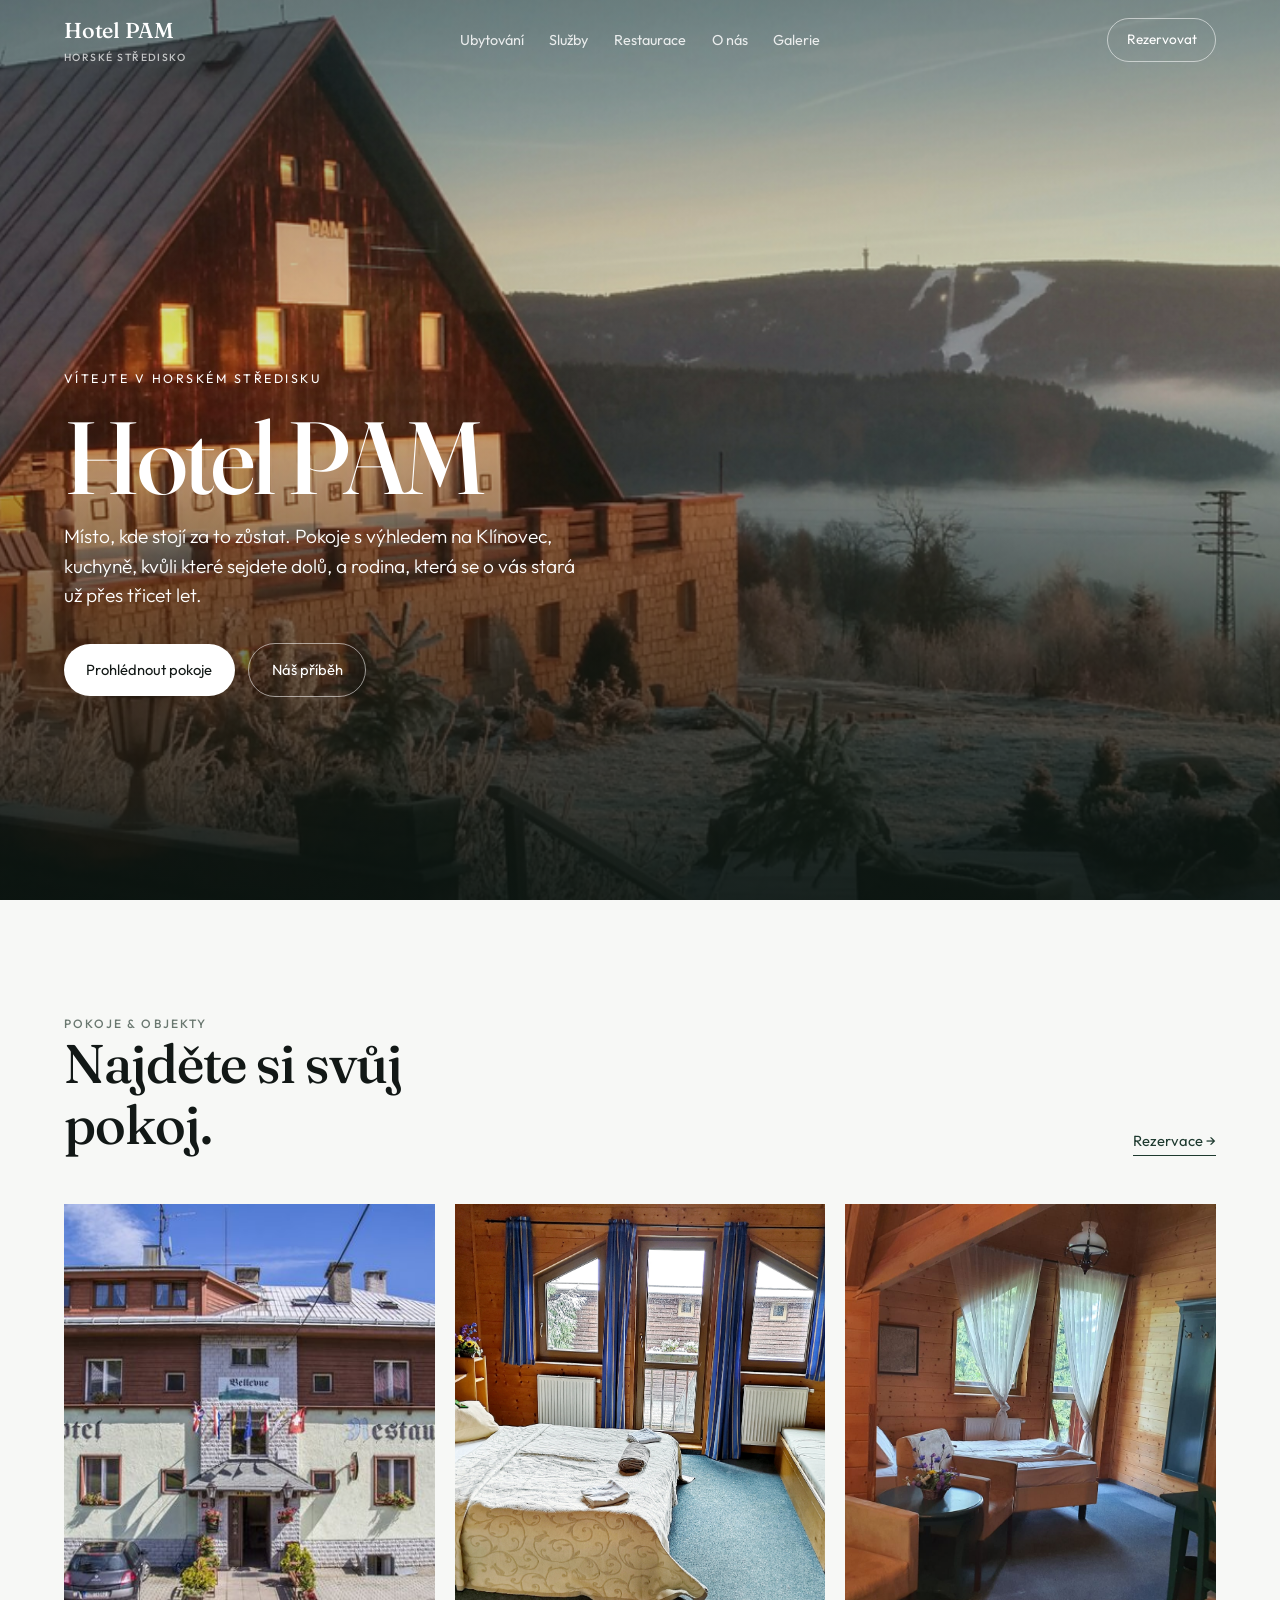
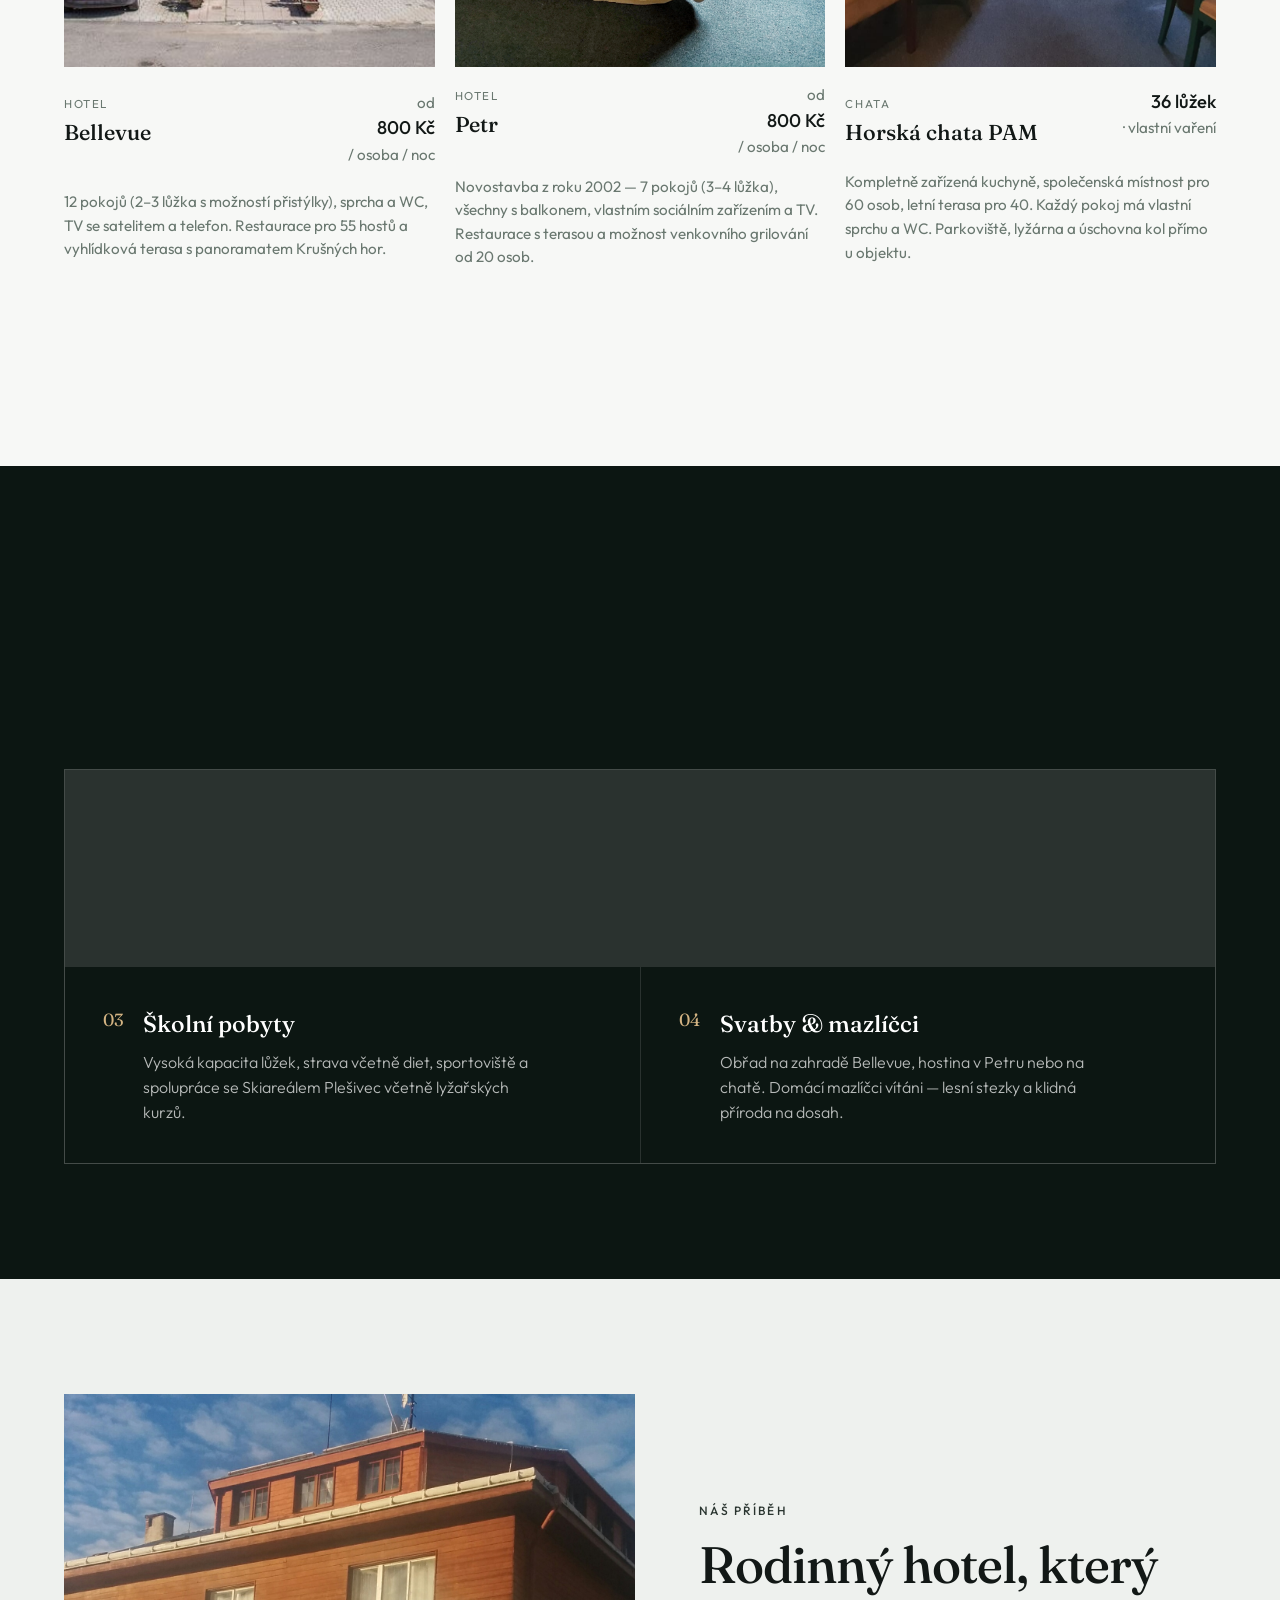
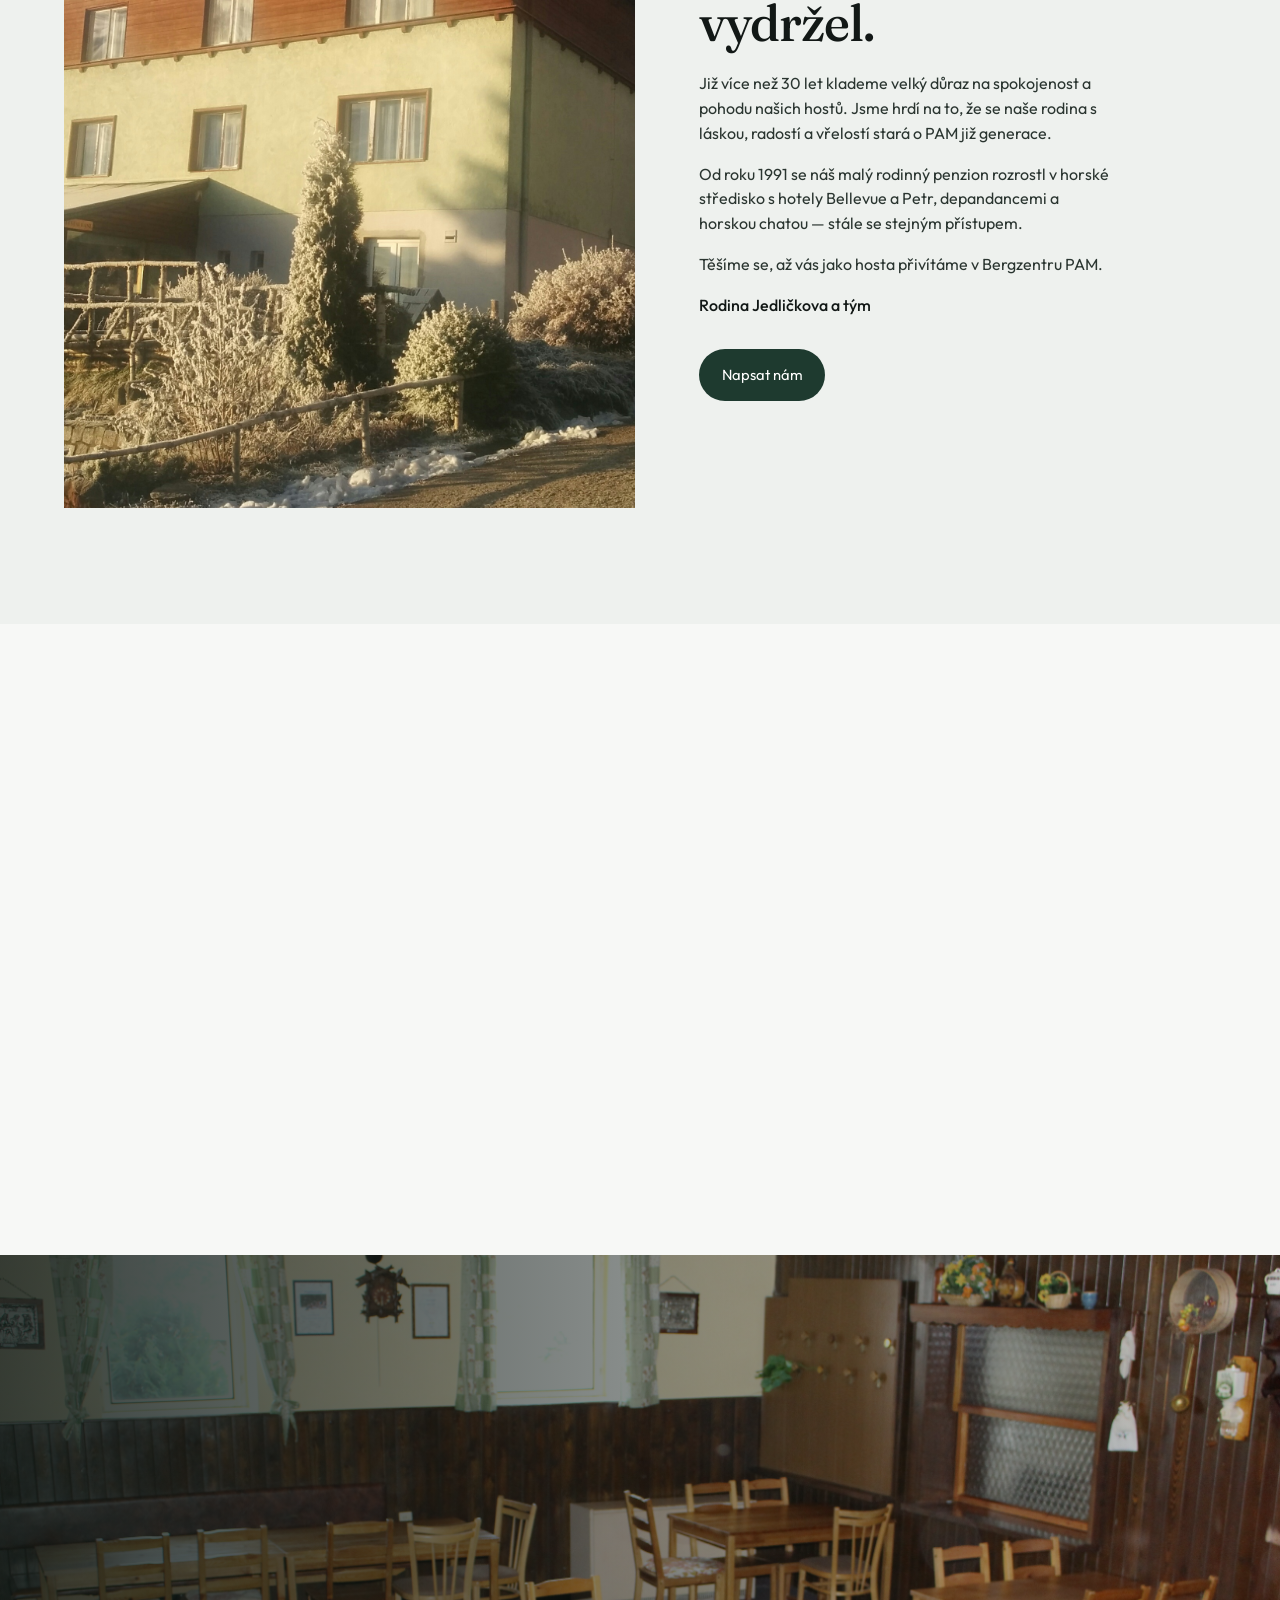
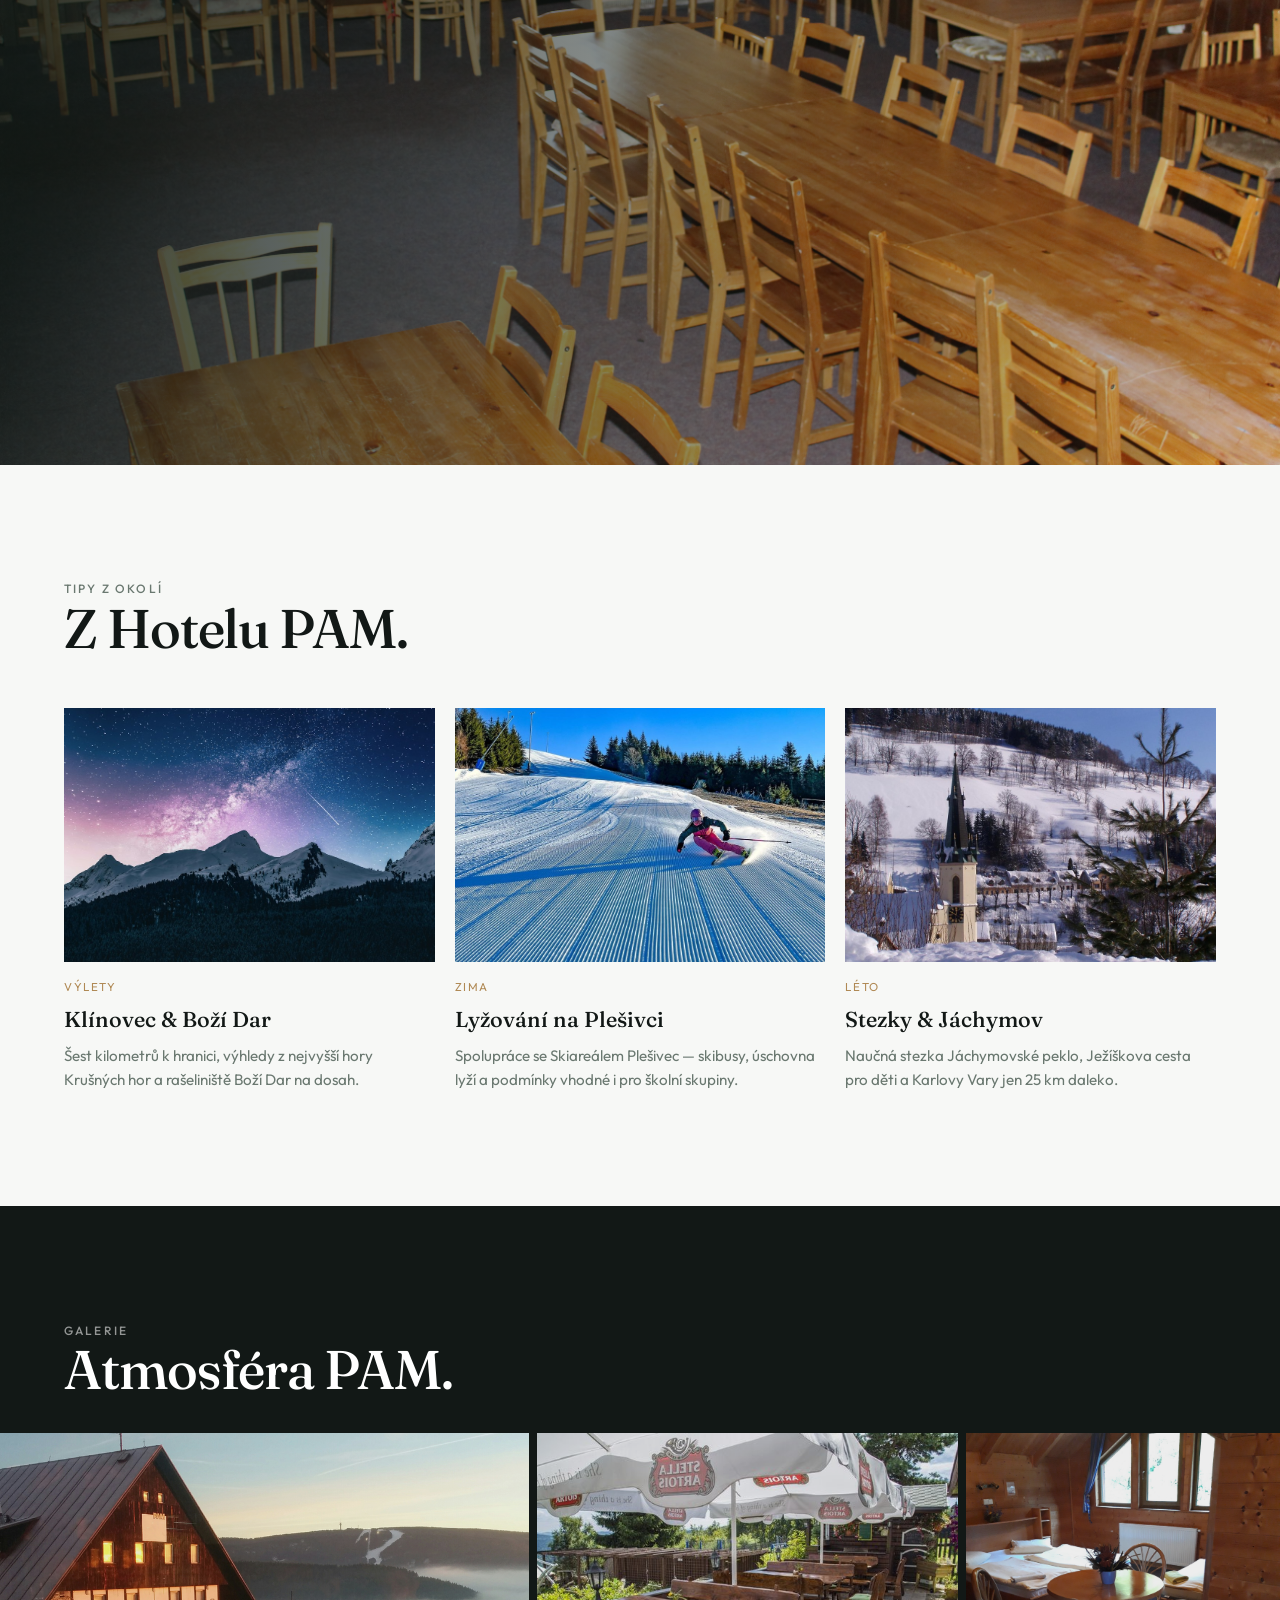
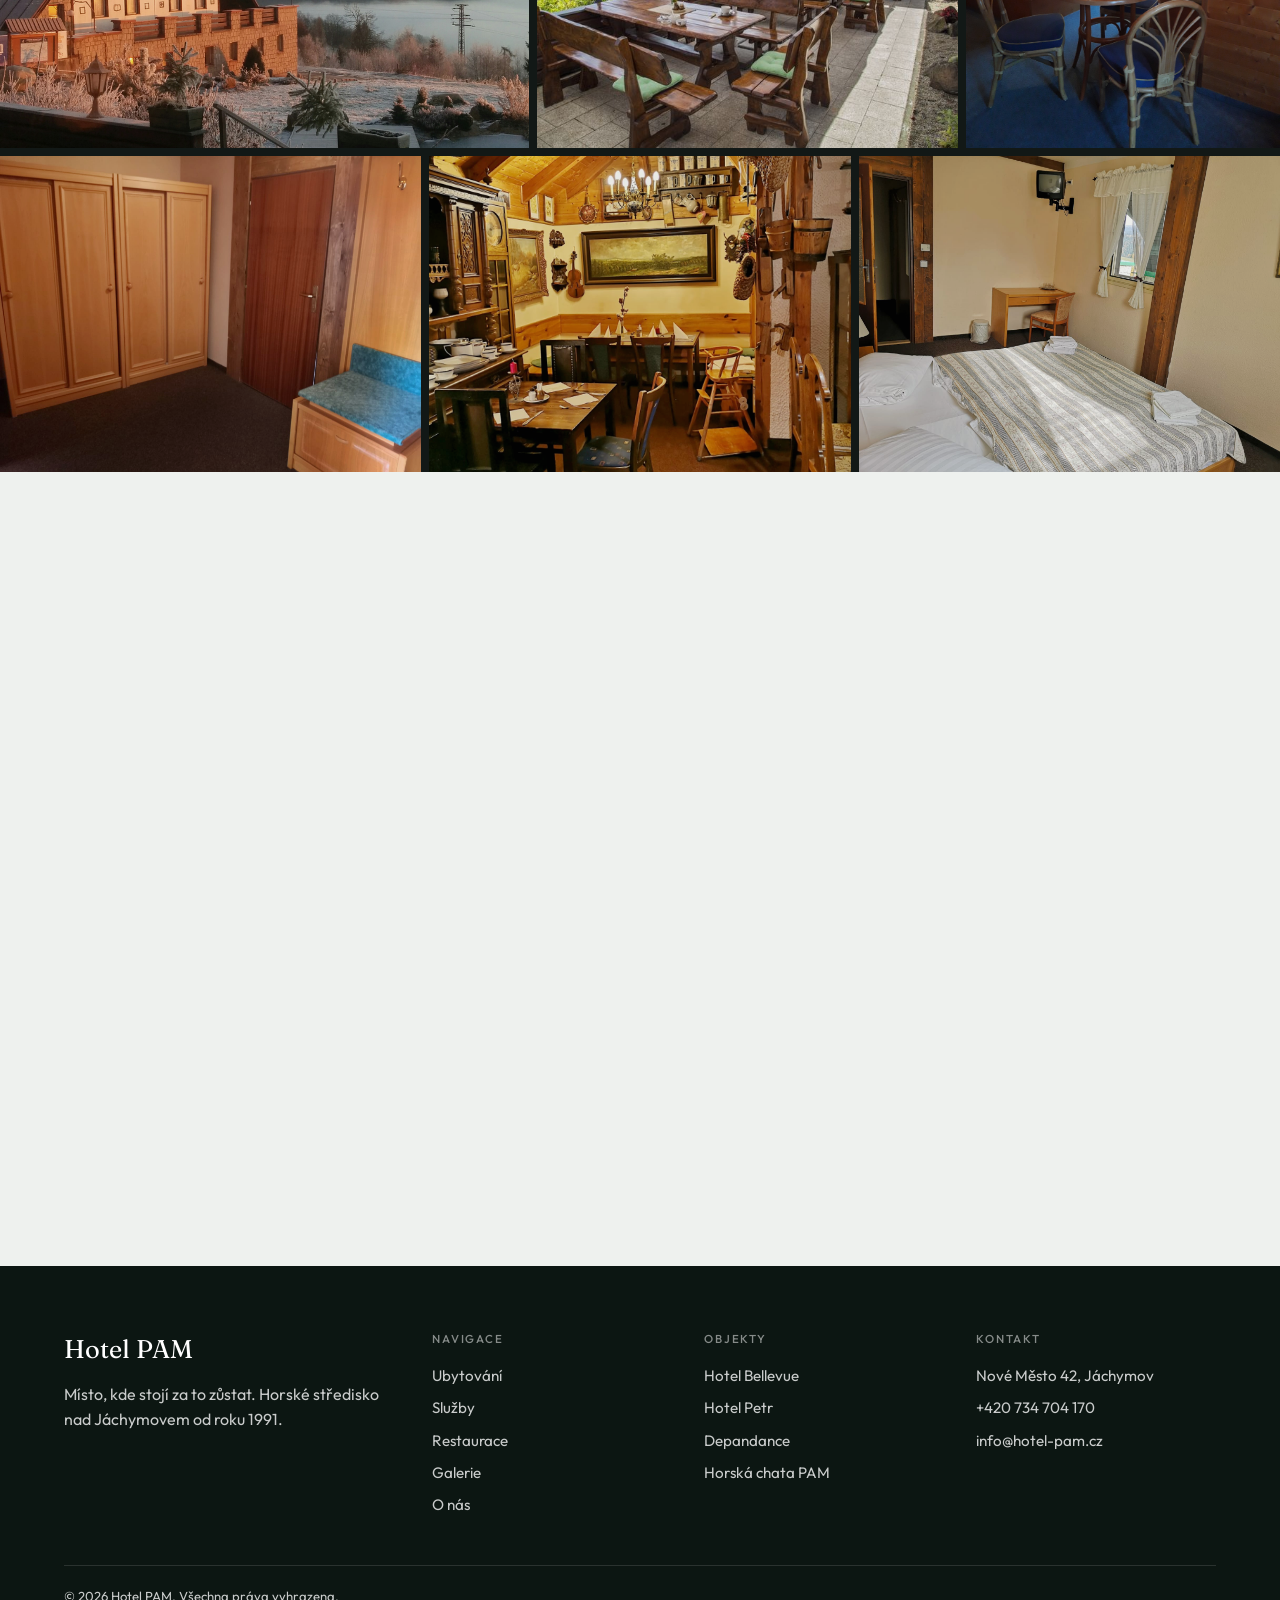
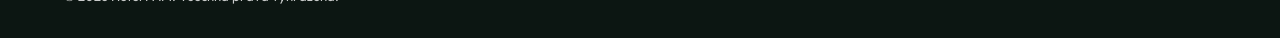
==== commit 77c7eef3: "Remove template credit line from footer. Co-authored-by: Cursor <cursoragent@cursor.com>" ====
--- a/index.html
+++ b/index.html
@@ -398,7 +398,6 @@
       </div>
       <div class="footer-bottom">
         <p>© <span id="year"></span> Hotel PAM. Všechna práva vyhrazena.</p>
-        <p>Nový web podle šablony The Hotel · data z hotel-pam.cz</p>
       </div>
     </div>
   </footer>
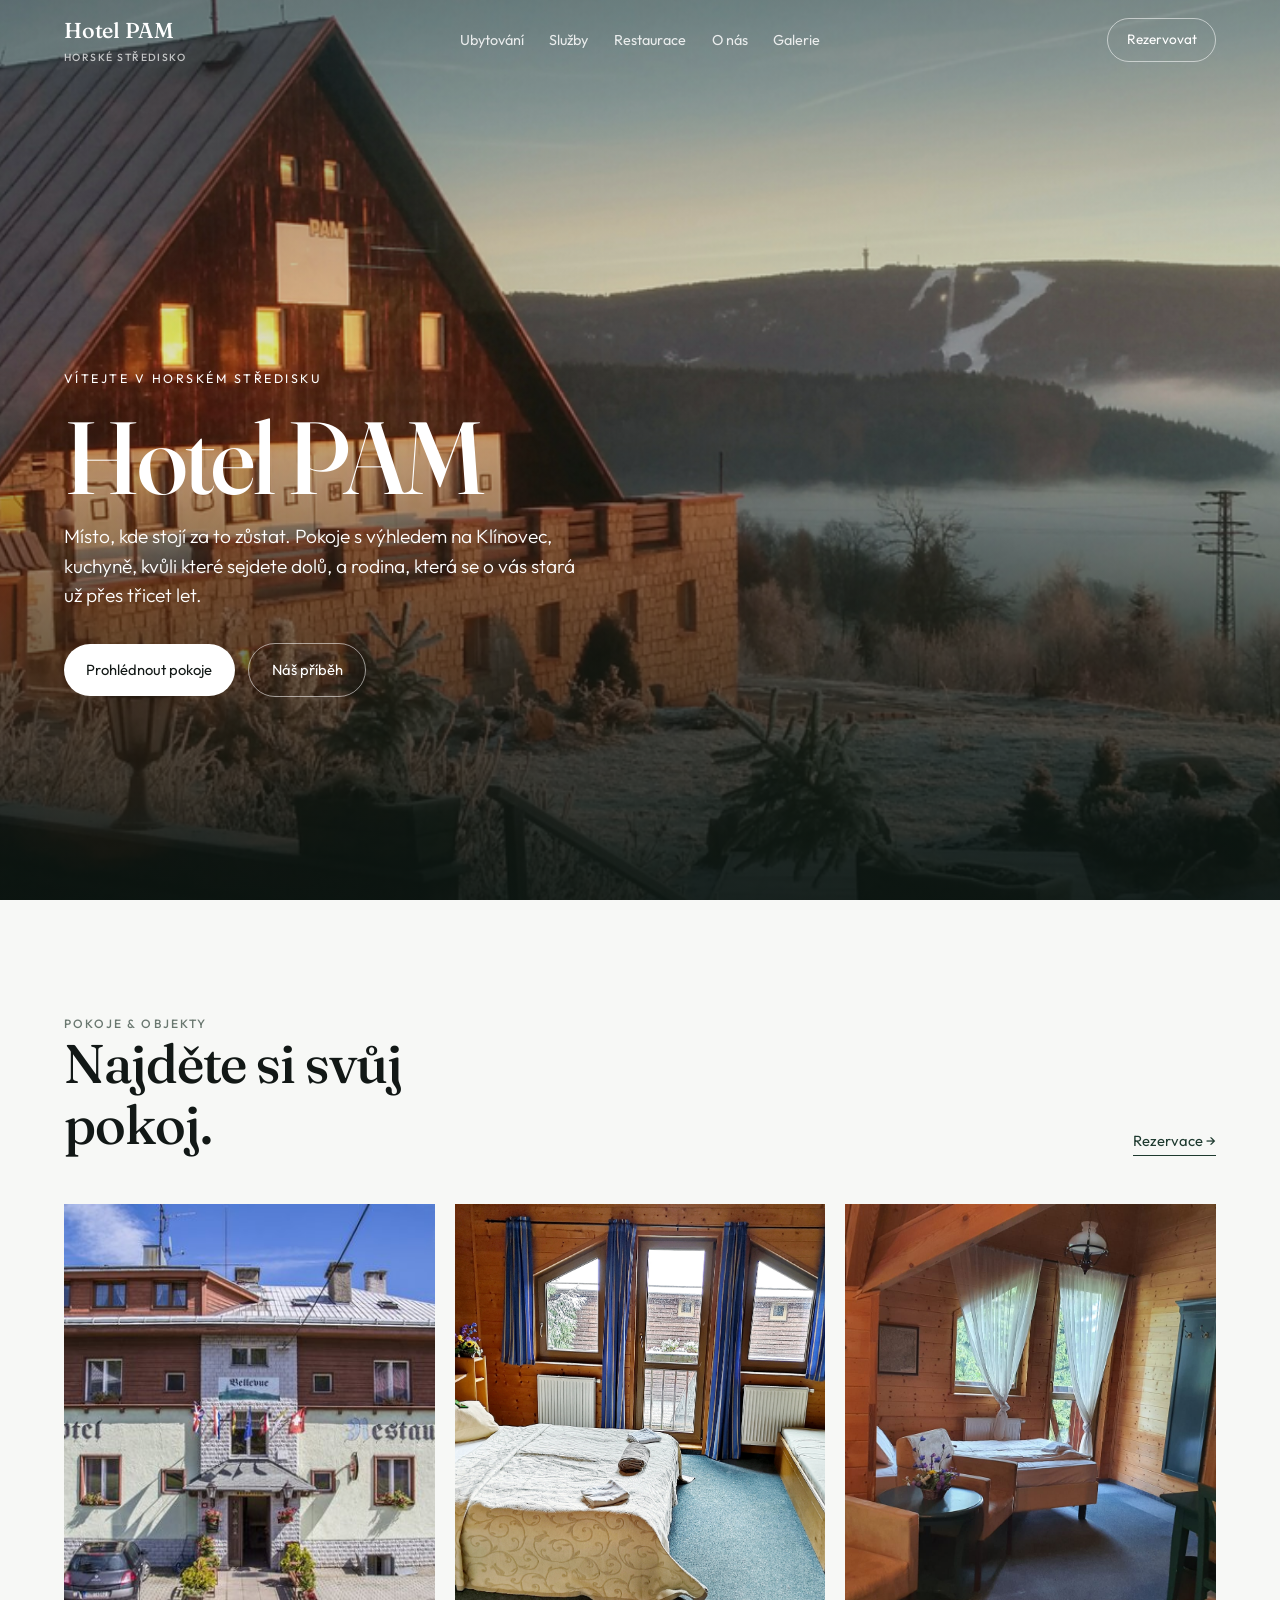
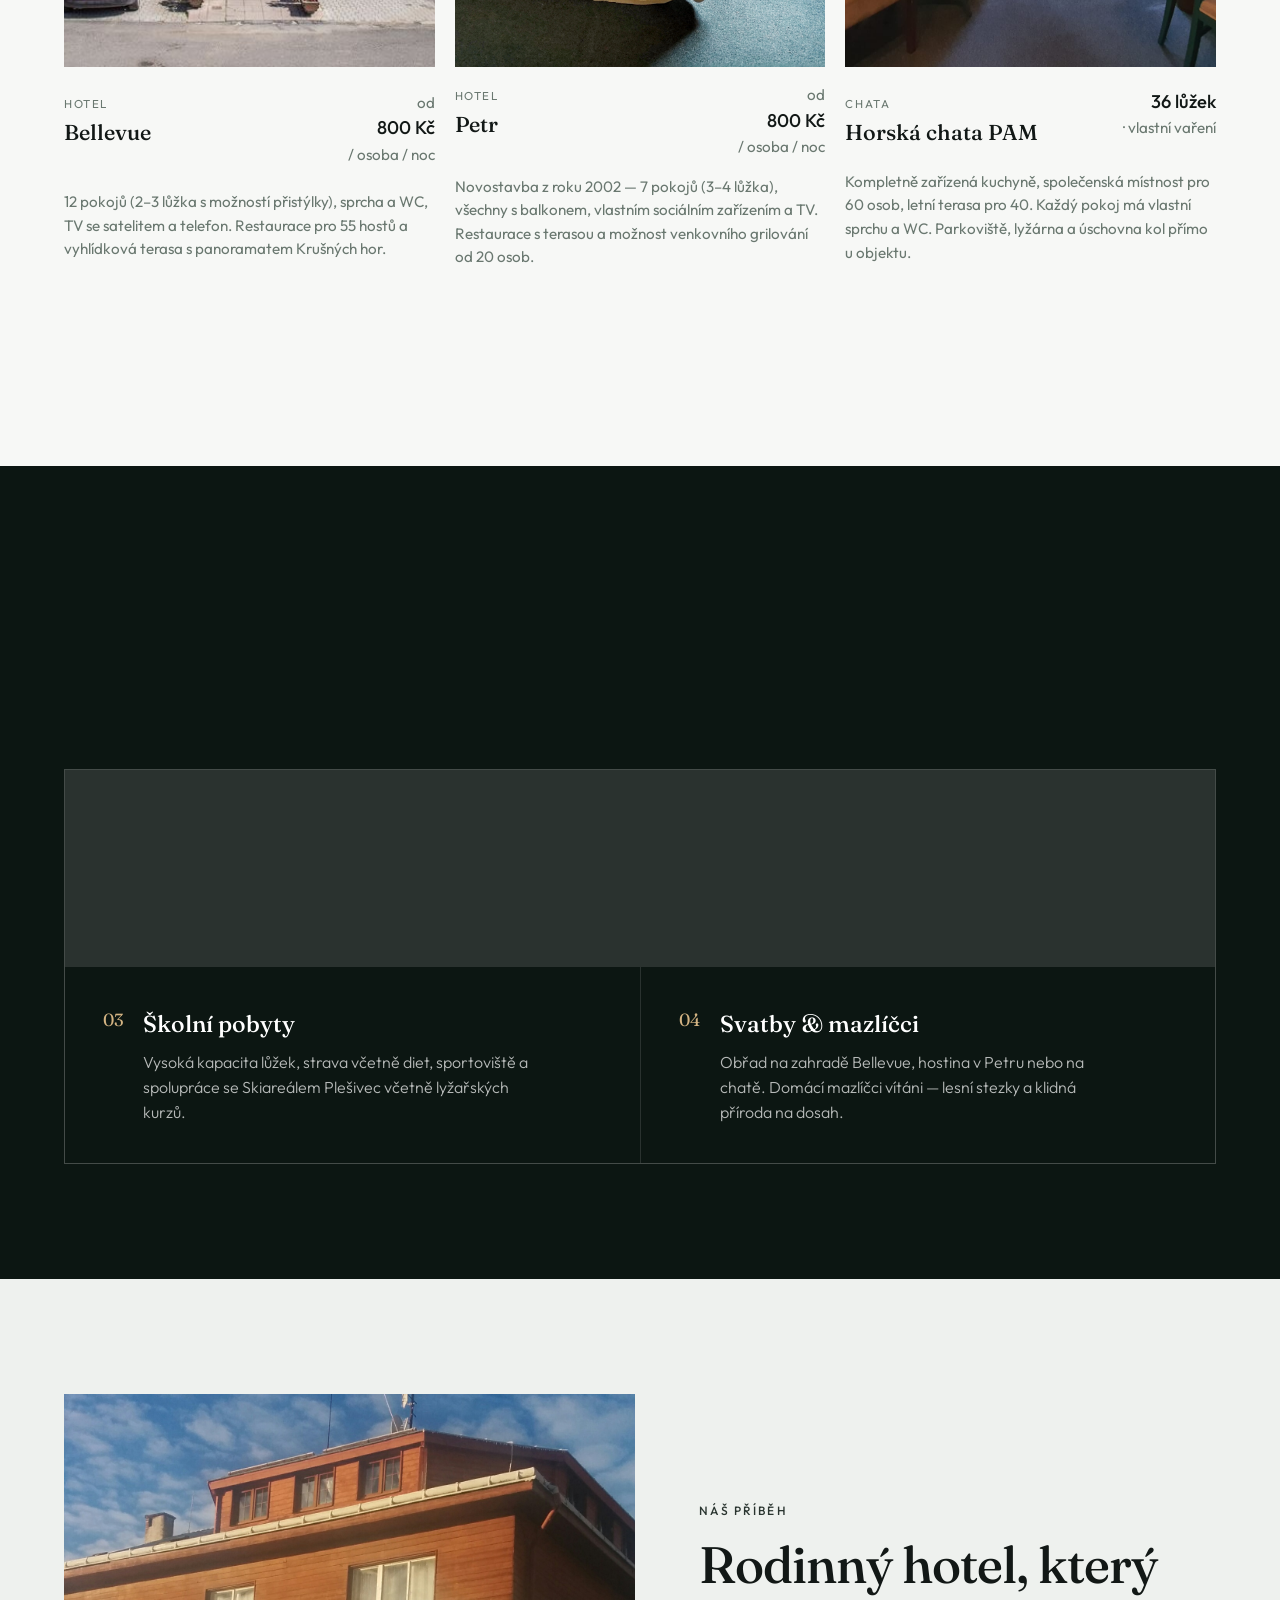
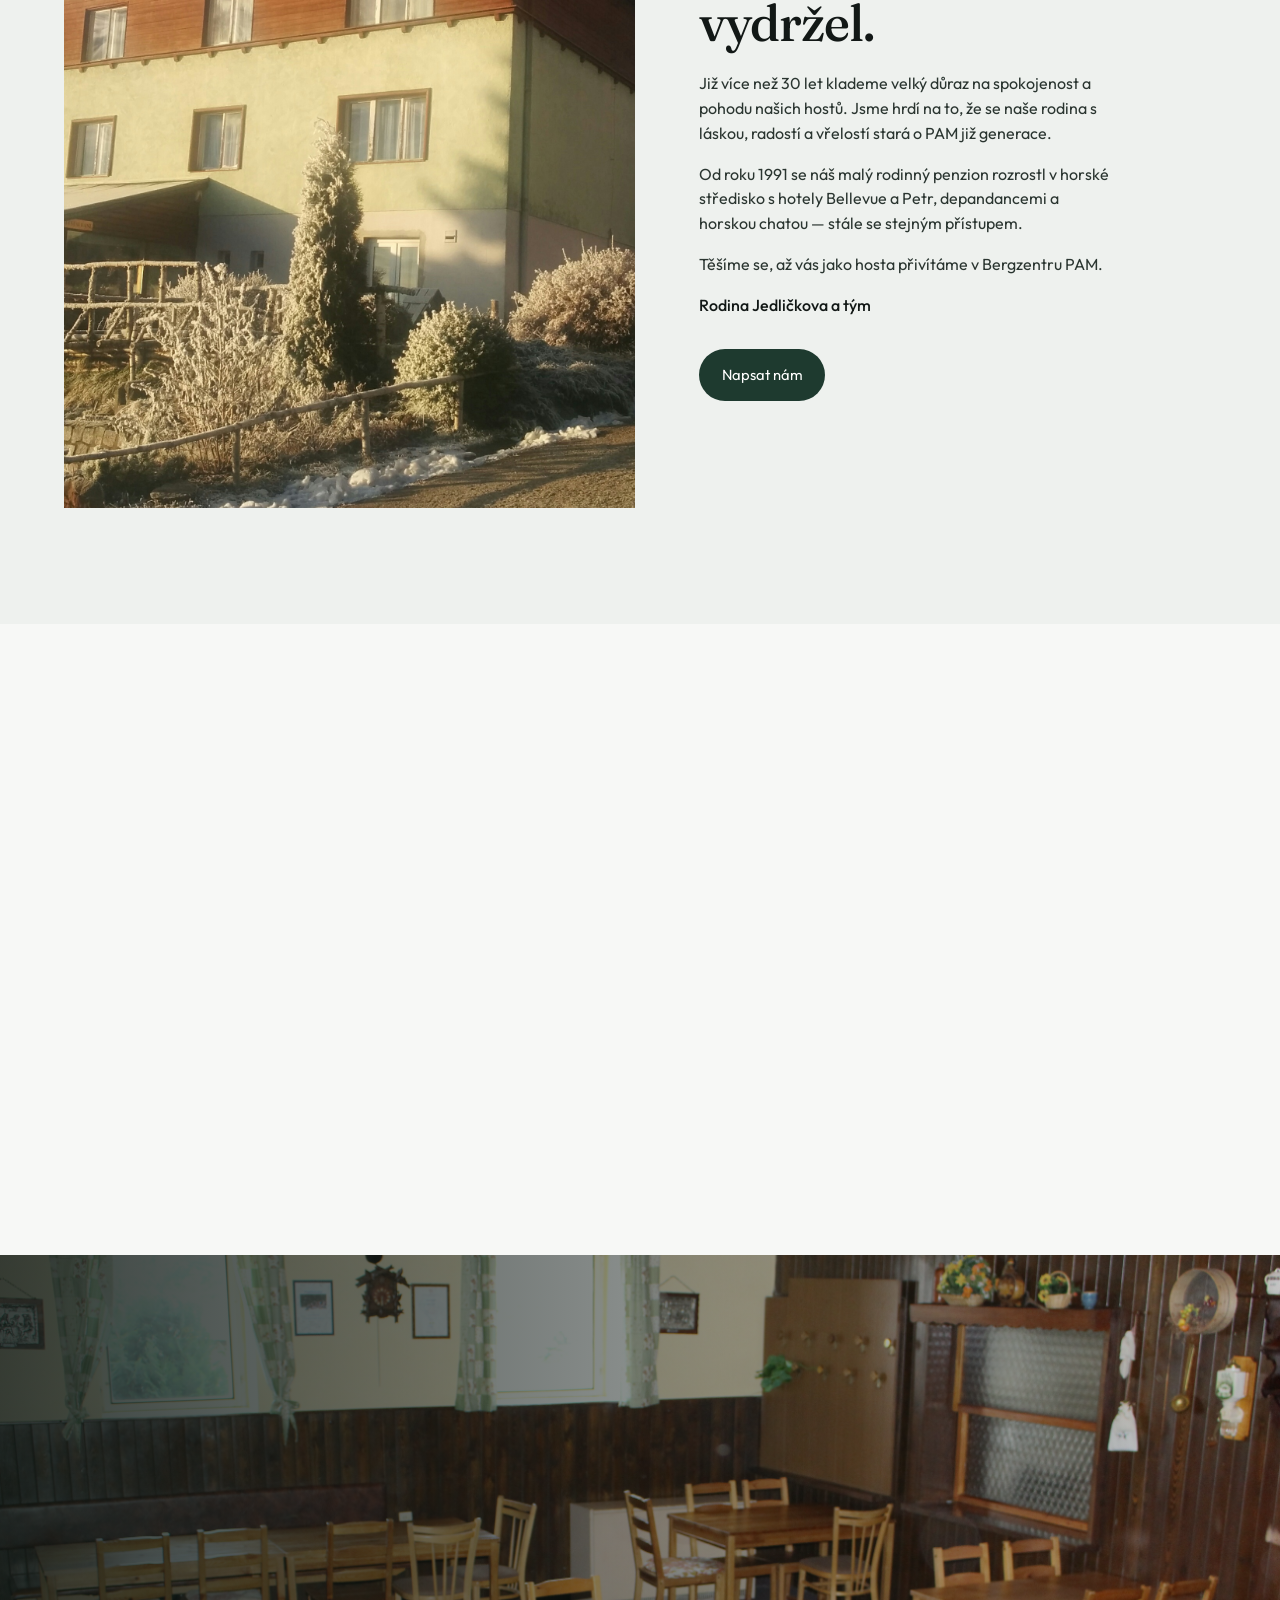
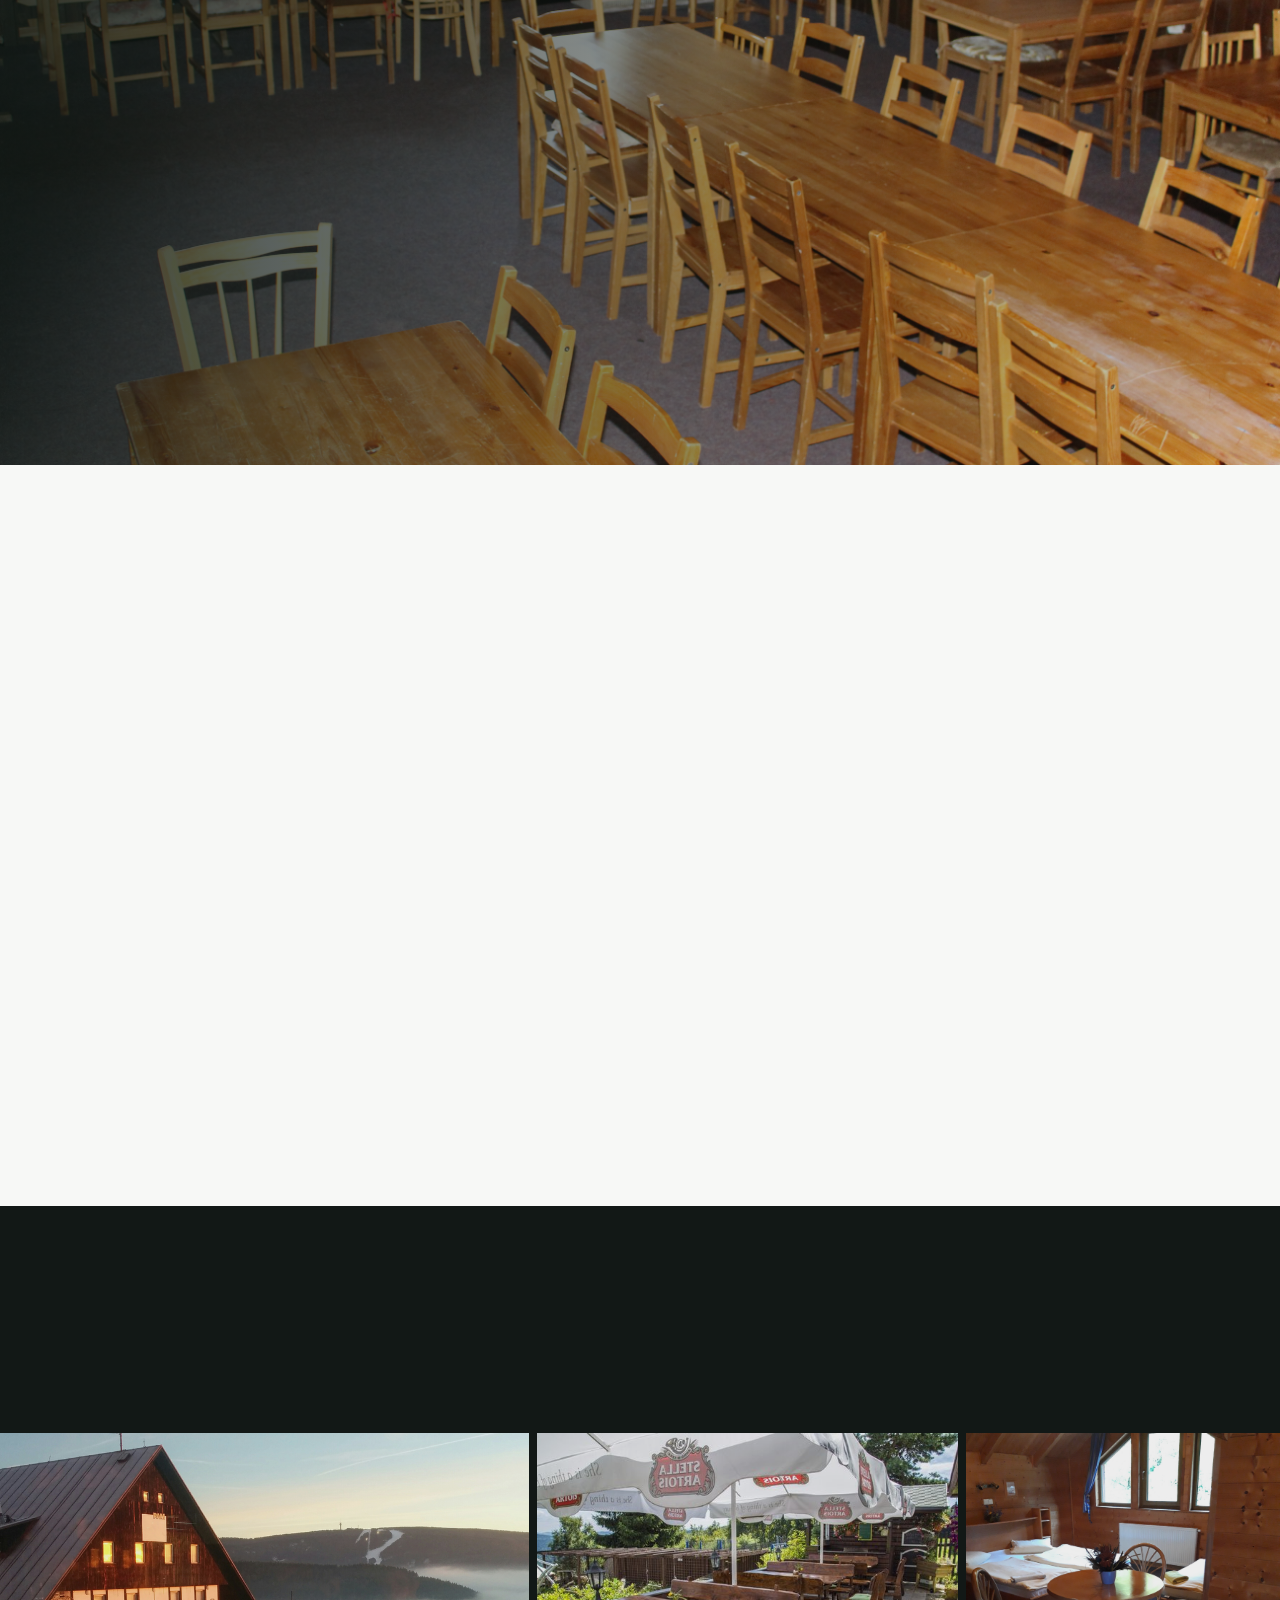
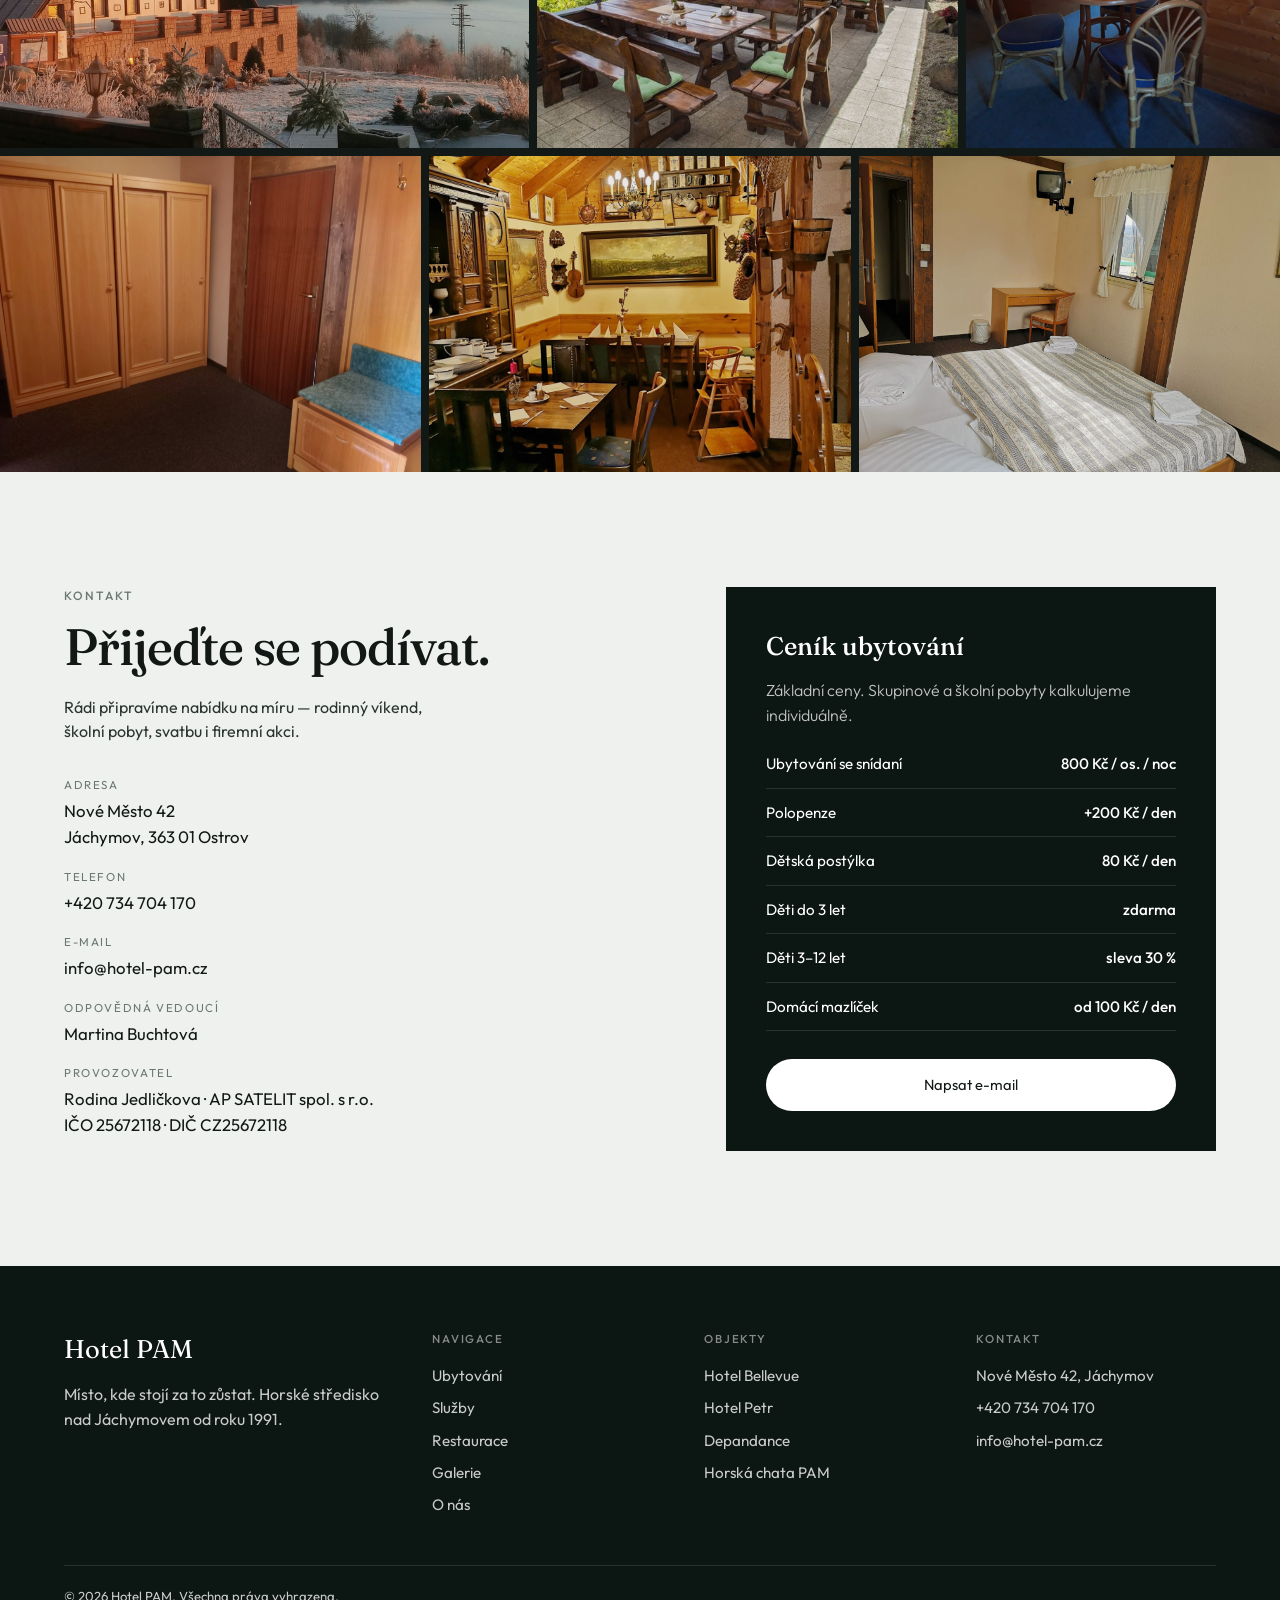
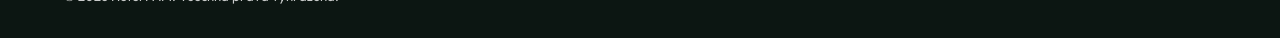
==== commit a2d6cb04: "Replace PDF menu link with designed Bellevue menu page. Co-authored-by: Cursor <cursoragent@cursor.c" ====
--- a/index.html
+++ b/index.html
@@ -251,7 +251,7 @@
           Od vydatného rána přes oběd až po večeři — tradiční kuchyně ve stylovém prostředí s opravdovou vřelostí.
           V létě terasa s výhledem na masiv Klínovce, v chladnějších měsících krb s otevřeným ohněm.
         </p>
-        <a class="btn btn-primary" href="https://hotel-pam.cz/wp-content/uploads/2019/11/jídelní-lístek-Bellevue.pdf" target="_blank" rel="noopener">Jídelní lístek (PDF)</a>
+        <a class="btn btn-primary" href="menu.html">Jídelní lístek</a>
       </div>
     </section>
 
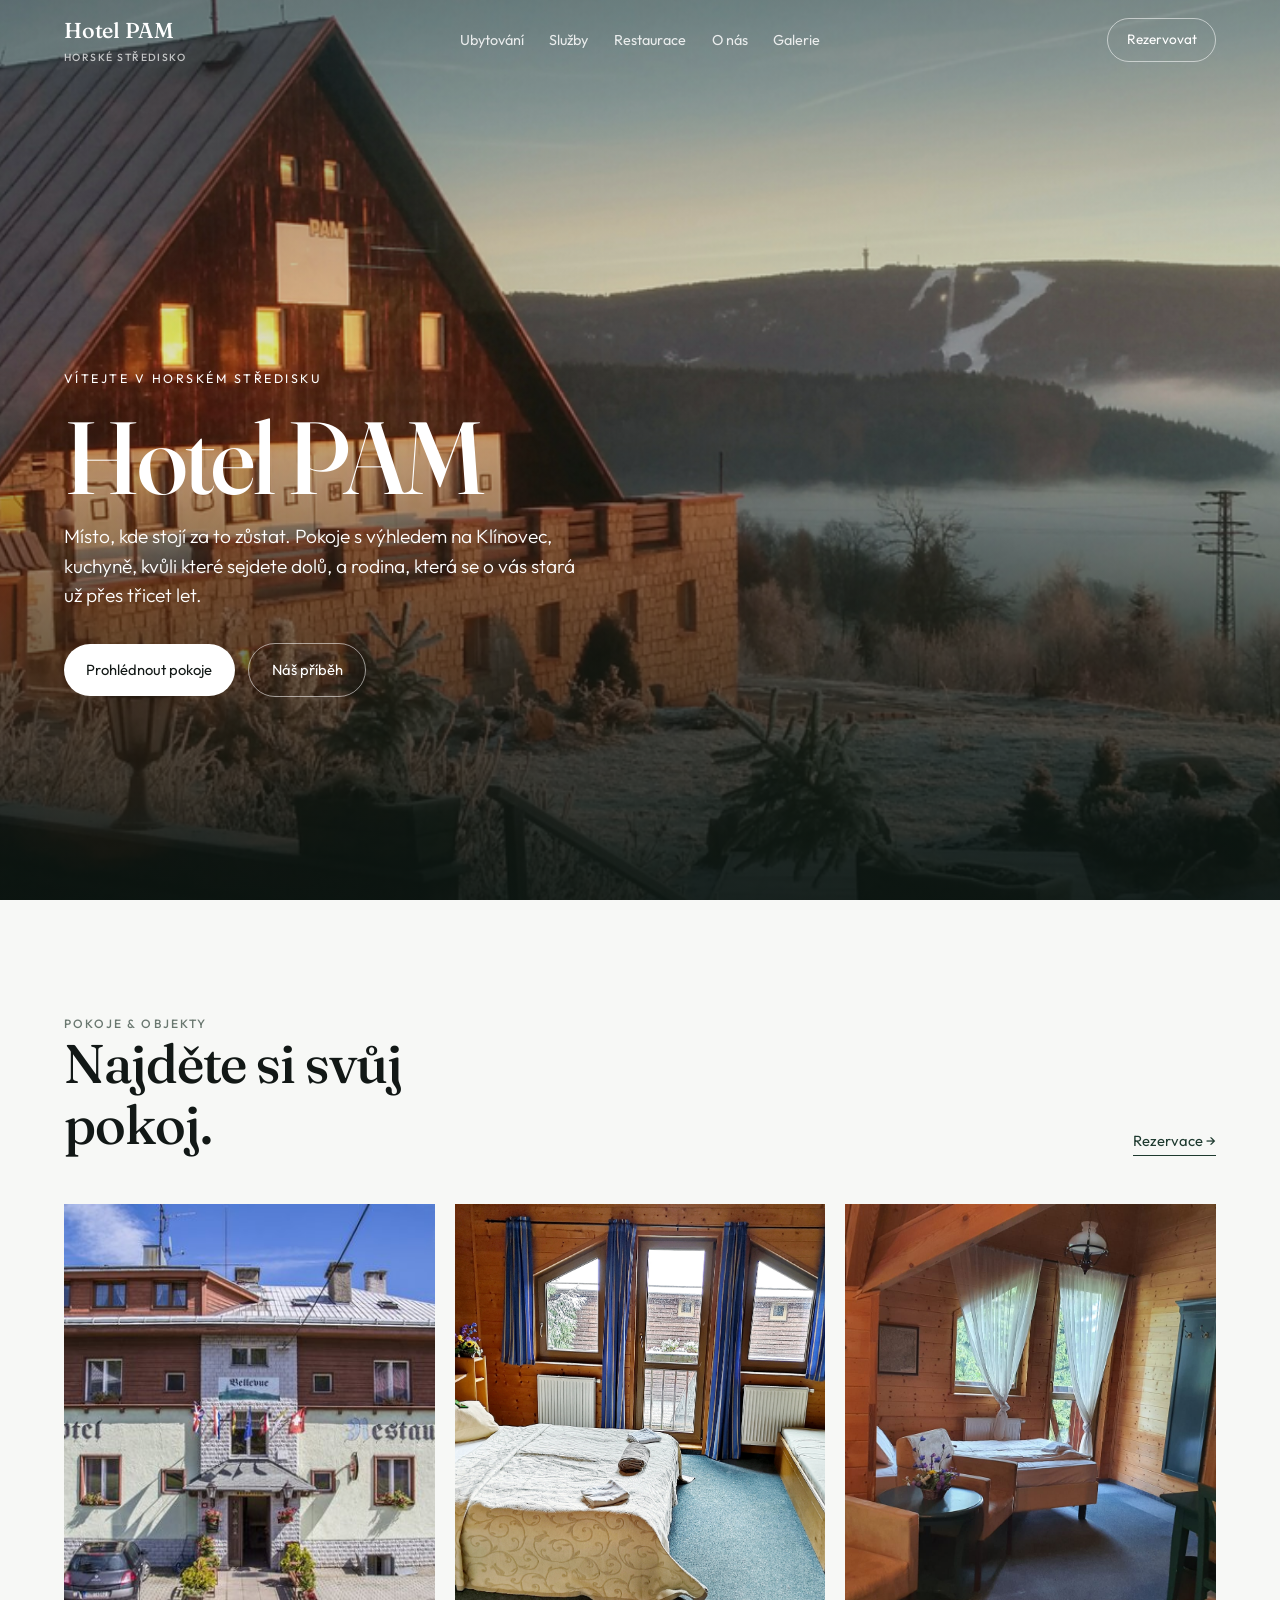
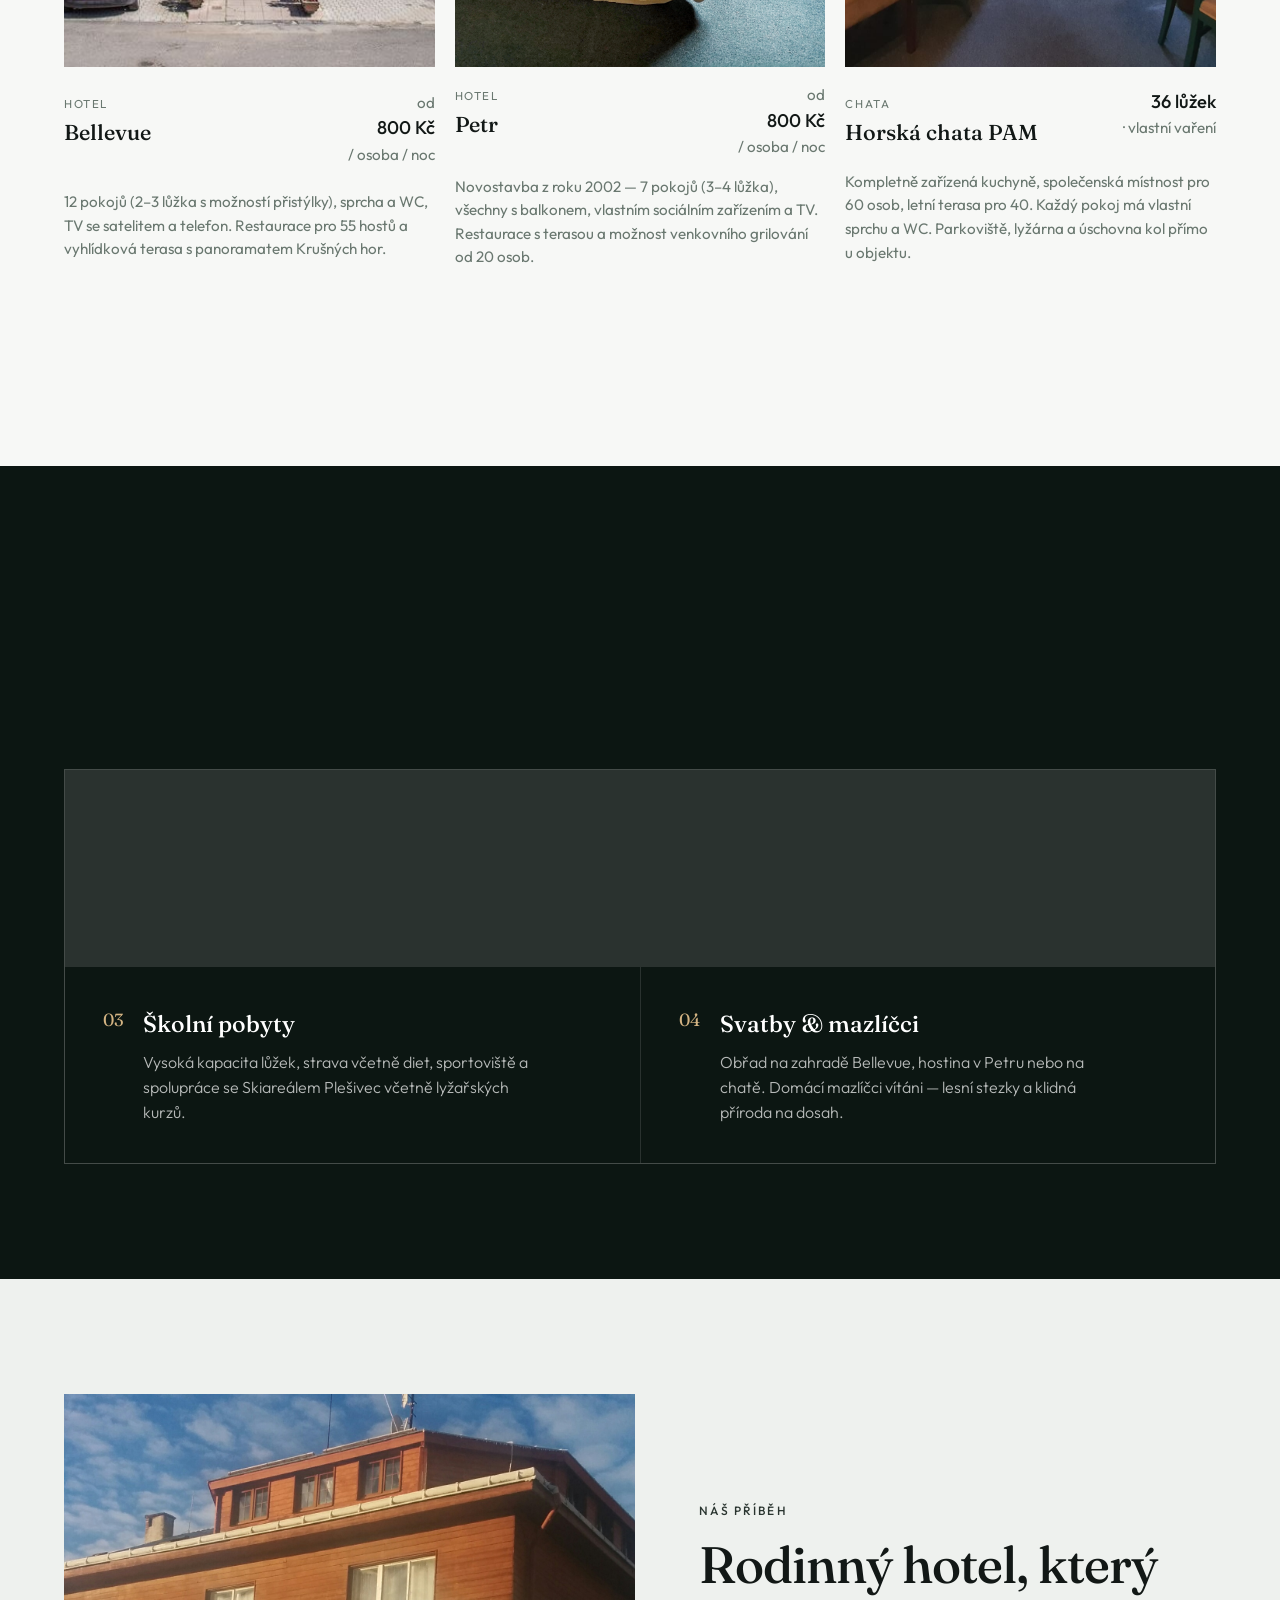
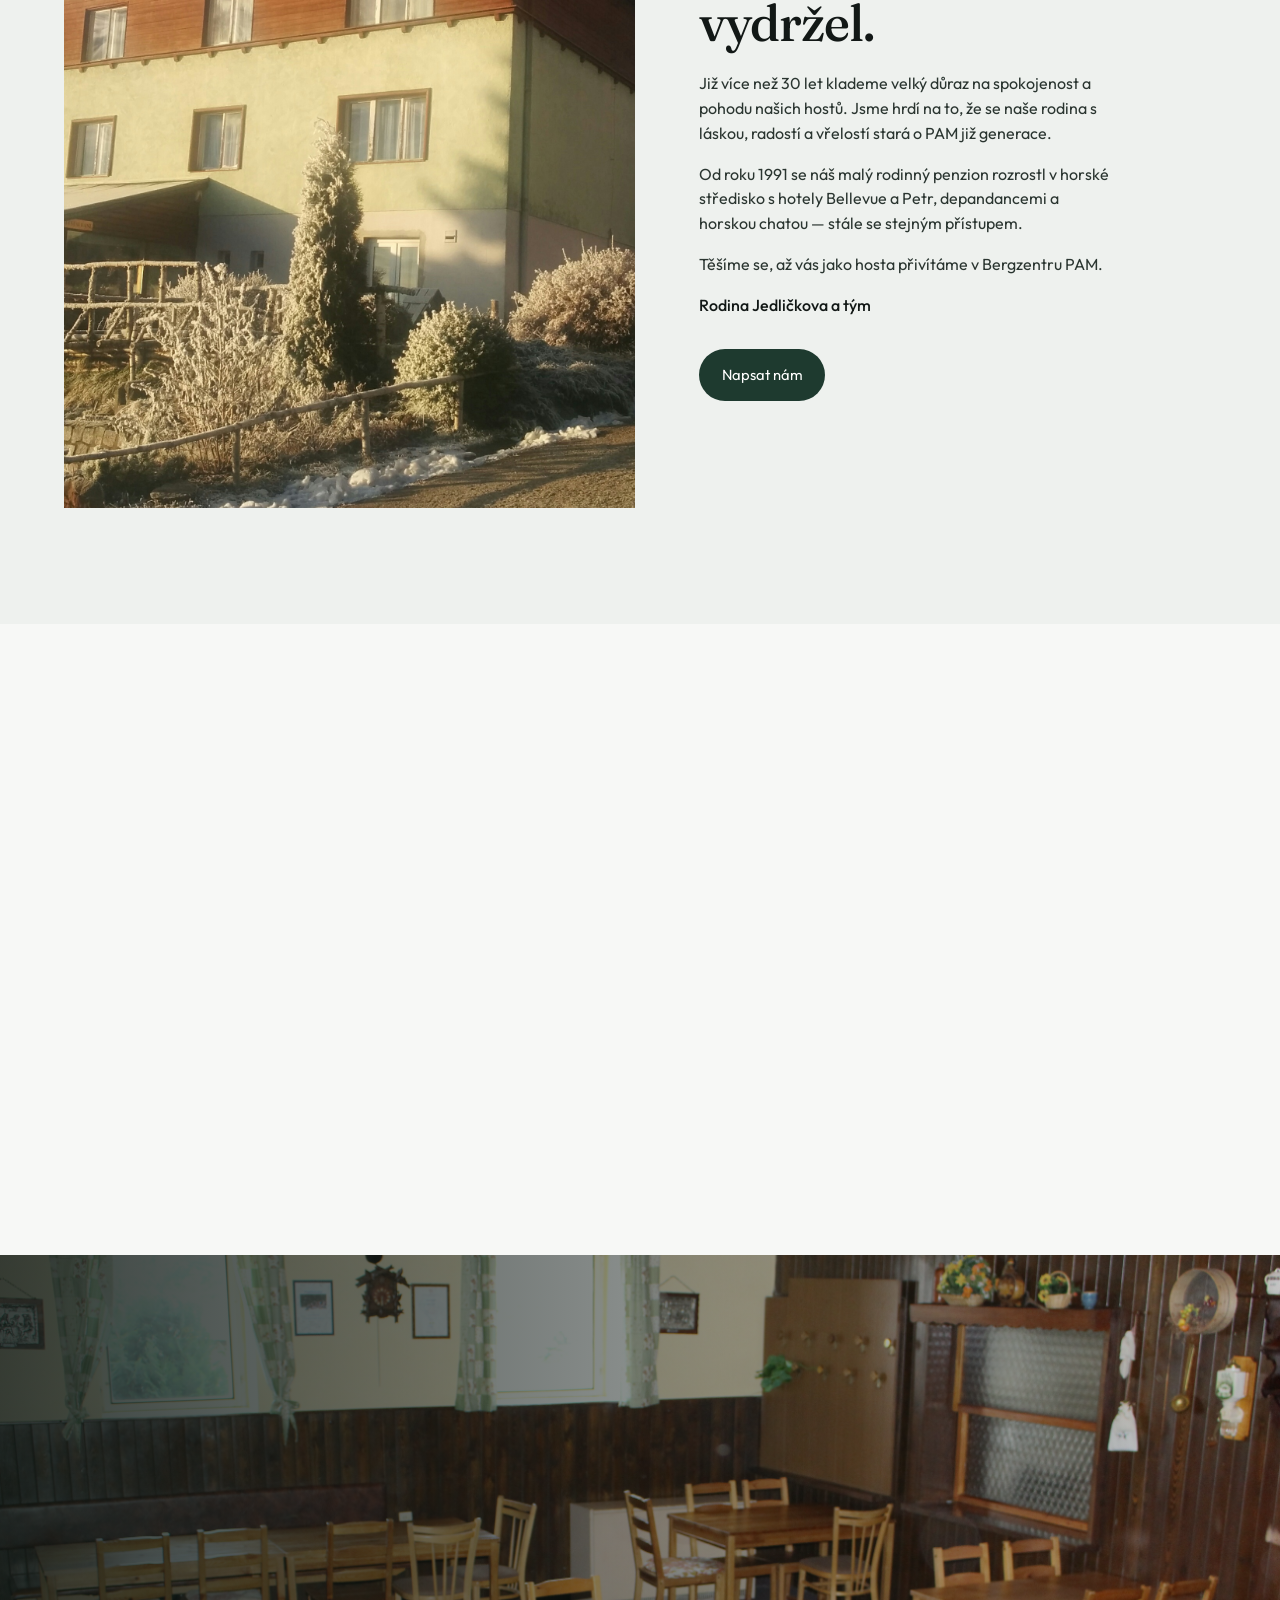
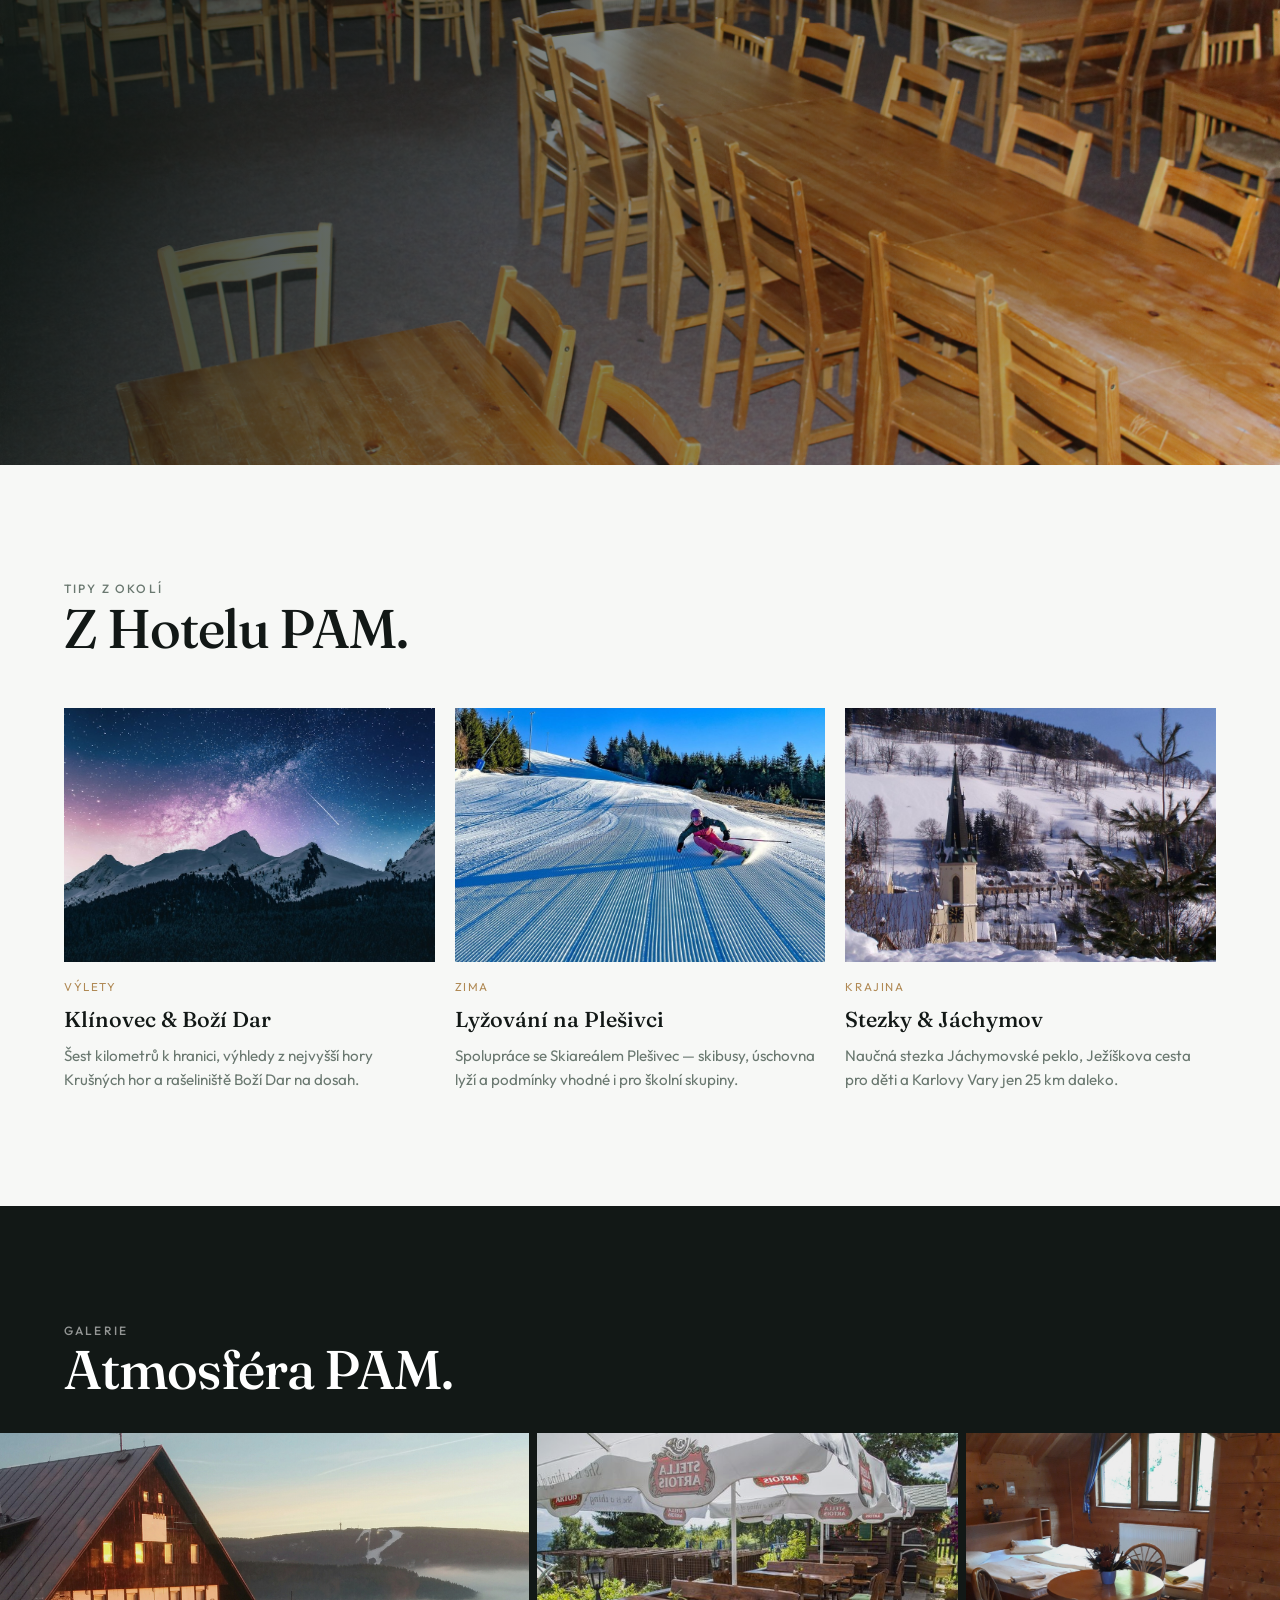
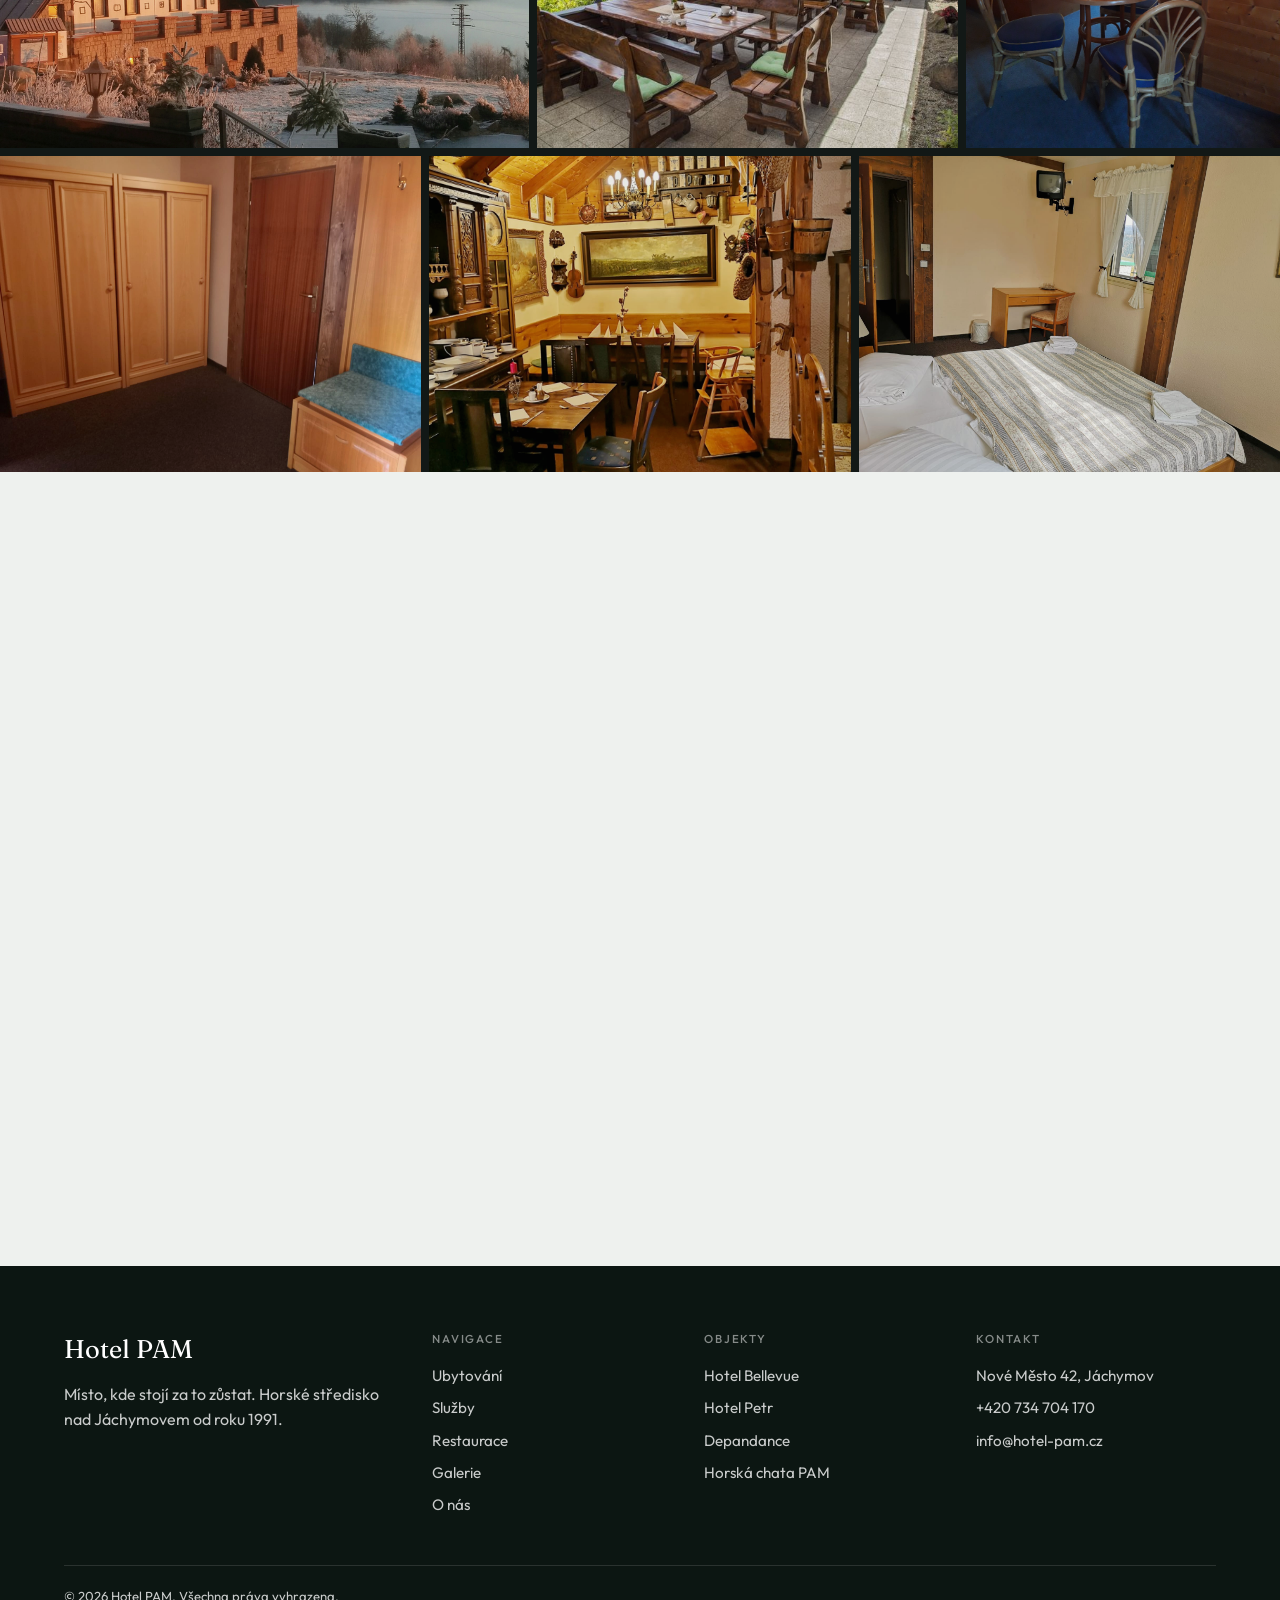
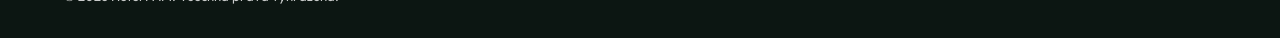
==== commit aea3848f: "Rename Stezky tip tag from Léto to Krajina. Co-authored-by: Cursor <cursoragent@cursor.com>" ====
--- a/index.html
+++ b/index.html
@@ -285,7 +285,7 @@
             <figure>
               <img src="assets/images/jachymov-winter.jpg" alt="Jáchymov v zimě" loading="lazy" />
             </figure>
-            <p class="tag">Léto</p>
+            <p class="tag">Krajina</p>
             <h3>Stezky &amp; Jáchymov</h3>
             <p>Naučná stezka Jáchymovské peklo, Ježíškova cesta pro děti a Karlovy Vary jen 25 km daleko.</p>
           </article>
